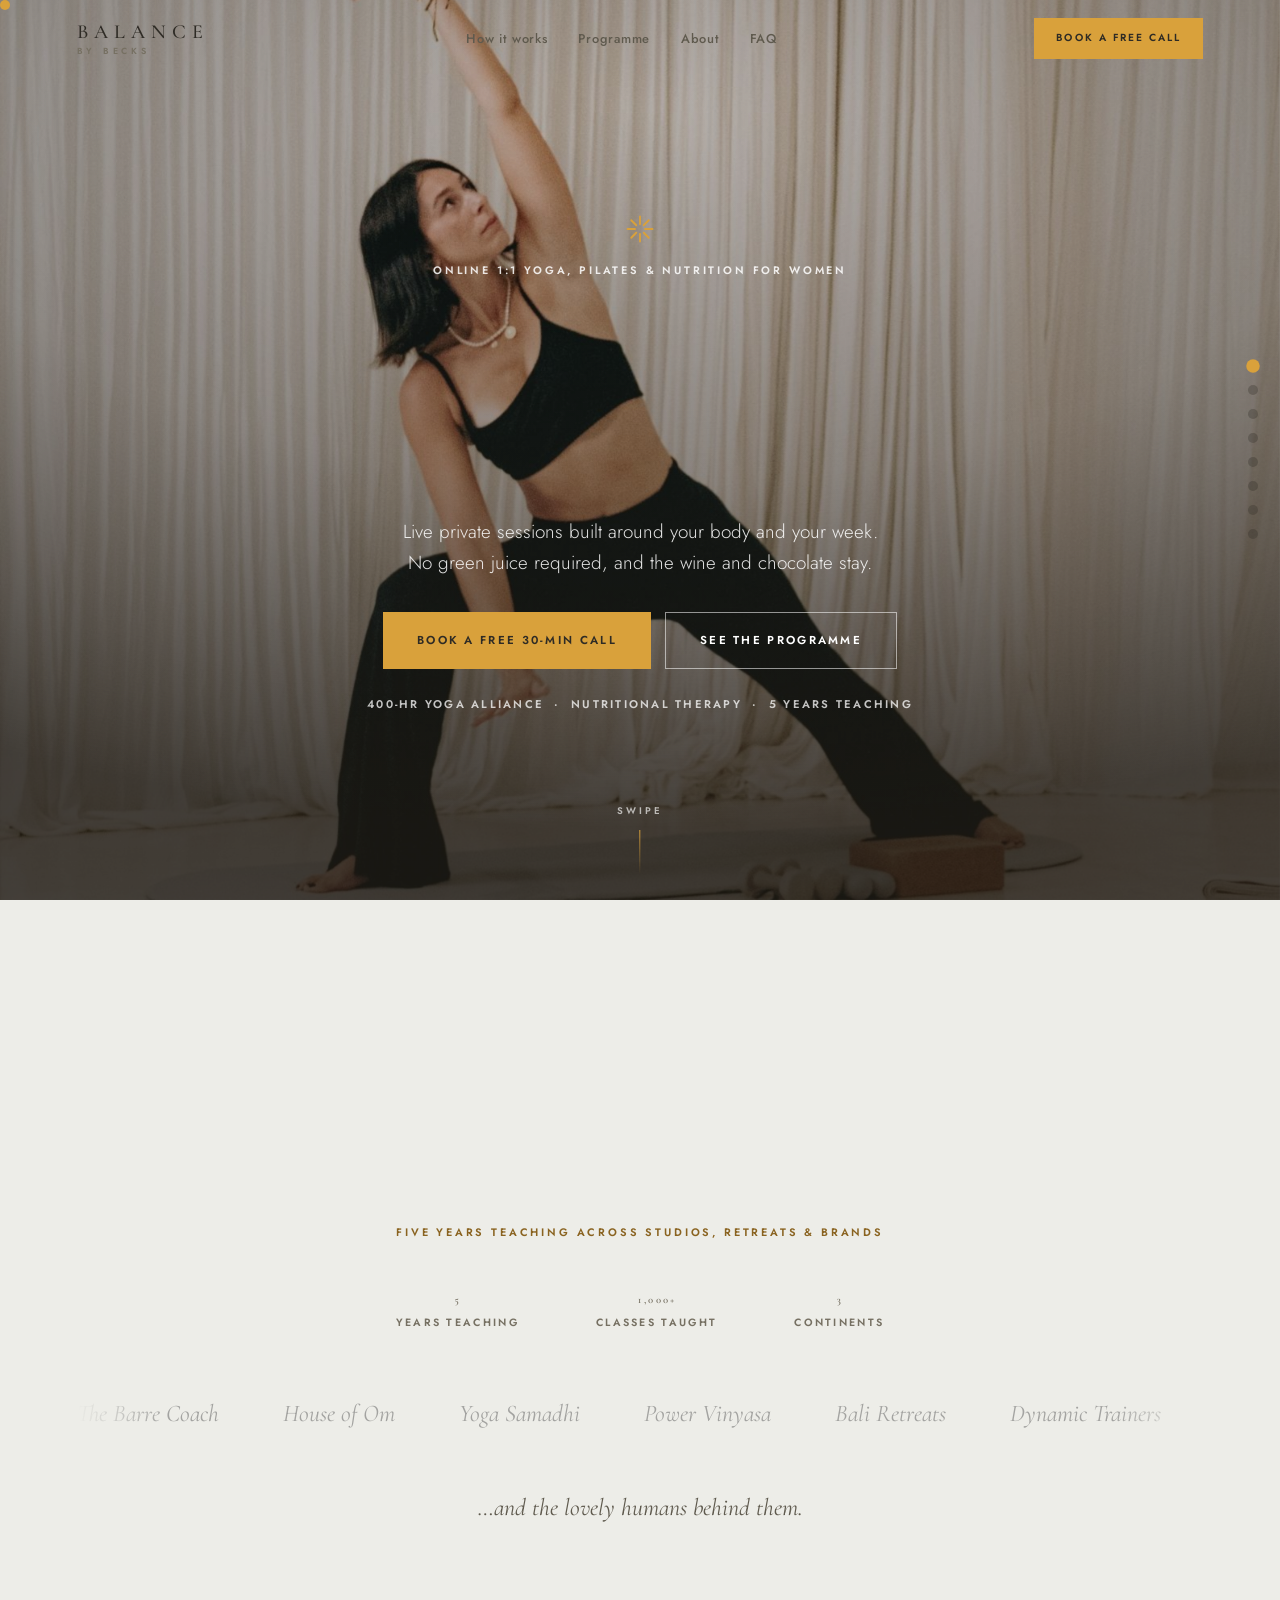
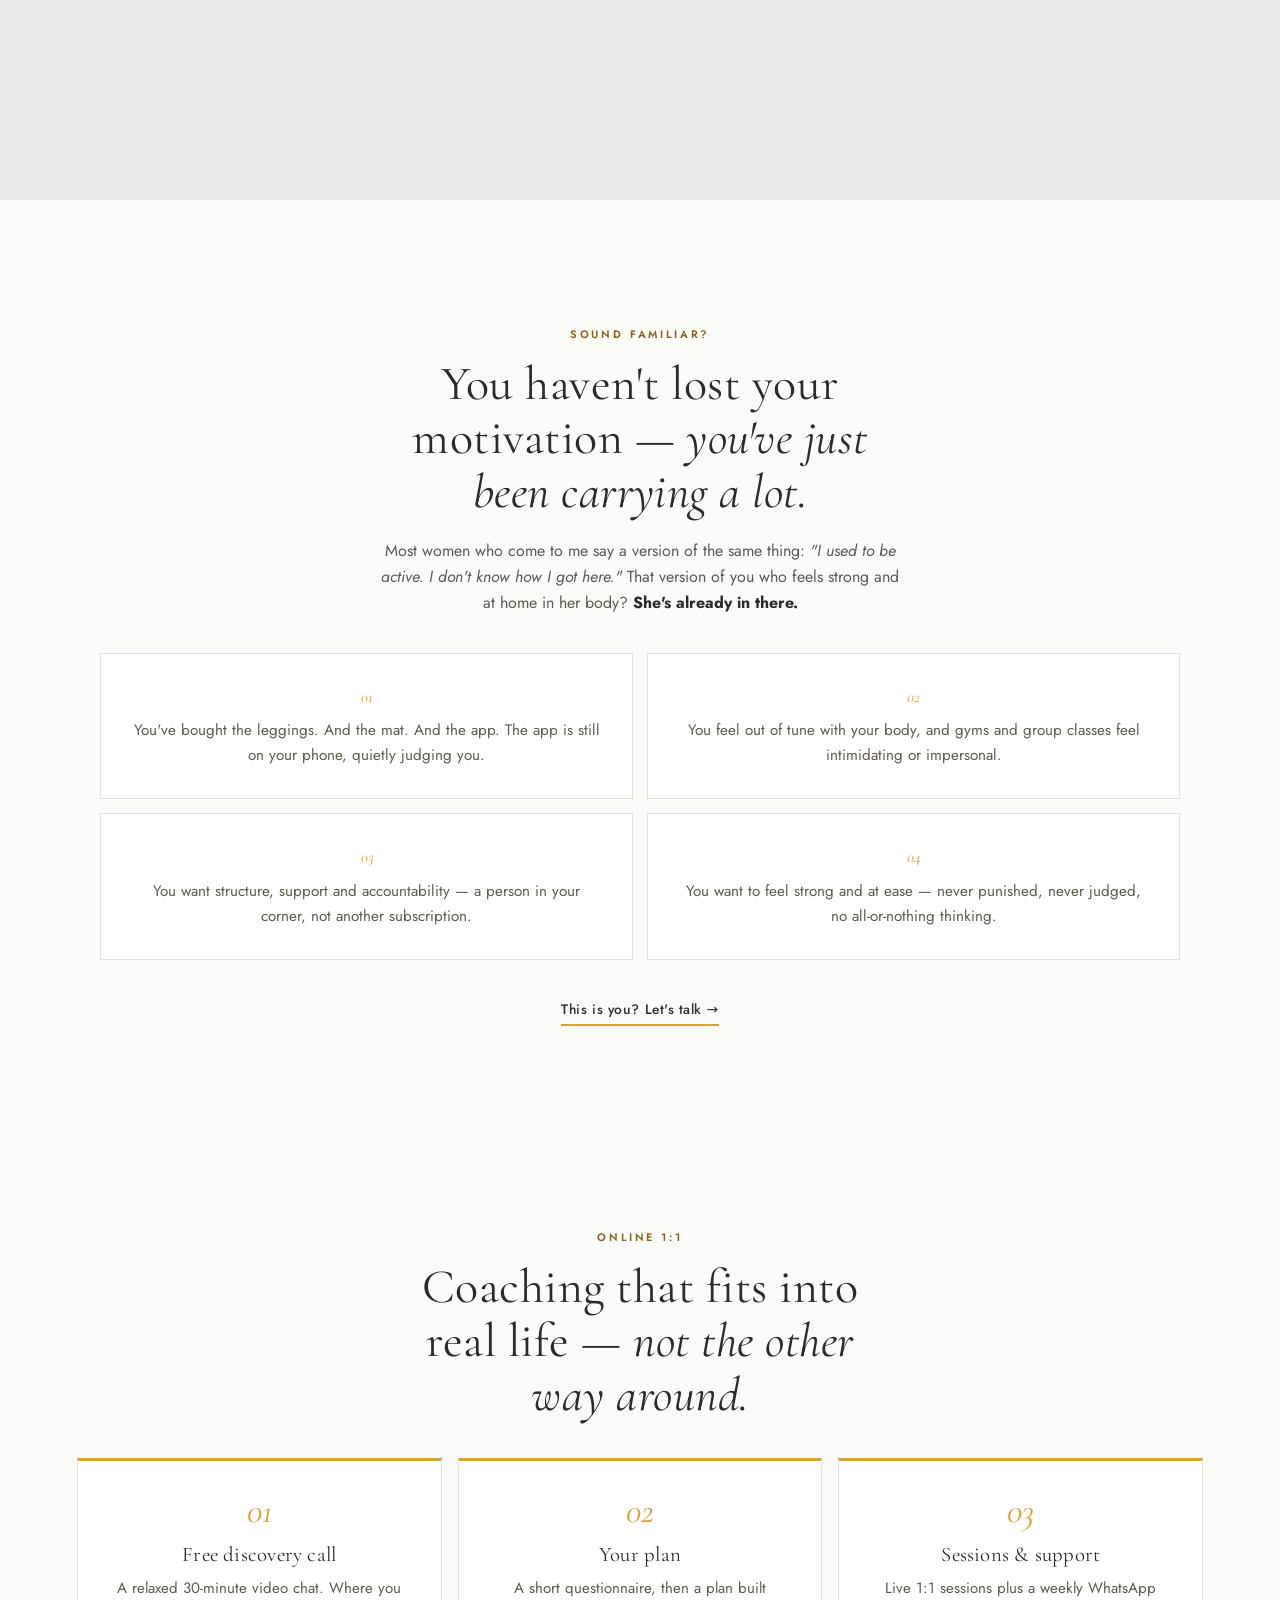
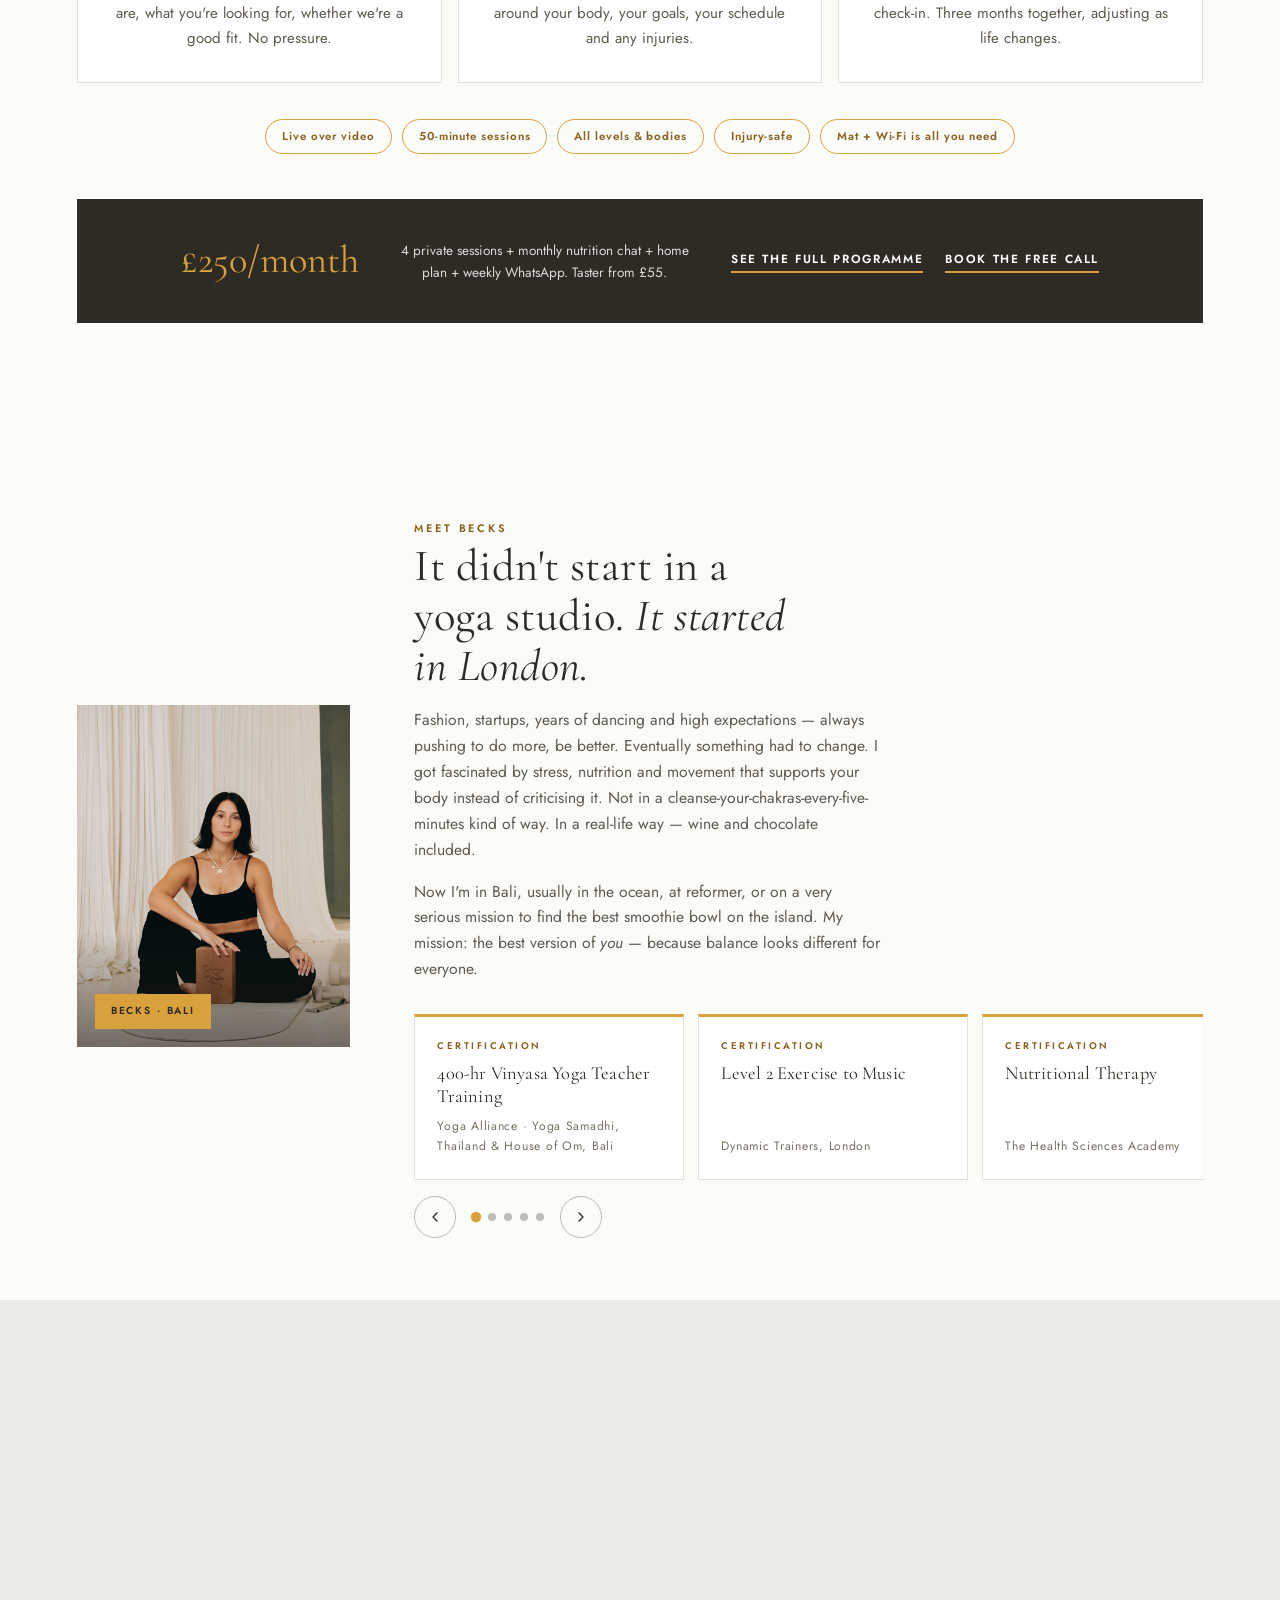
==== index.html @ b0c888af "Update index.html" ====
<!DOCTYPE html>
<html lang="en">
<head>
<meta charset="UTF-8">
<meta name="viewport" content="width=device-width, initial-scale=1.0">
<title>Balance by Becks | Online Yoga, Pilates &amp; Nutrition Coaching for Women</title>
<meta name="description" content="Private online yoga, Pilates and holistic nutrition coaching for women, with Becks. Live 1:1 sessions built around you. Book a free 30-minute call.">
<meta name="theme-color" content="#FBFBF8">
<link rel="canonical" href="https://balancebybecks.com/">
<link rel="icon" href="data:image/svg+xml,%3Csvg xmlns='http://www.w3.org/2000/svg' viewBox='0 0 64 64'%3E%3Crect width='64' height='64' fill='%23FBFBF8'/%3E%3Ctext x='32' y='45' font-family='Georgia,serif' font-size='40' text-anchor='middle' fill='%23D9A13B'%3EB%3C/text%3E%3C/svg%3E">
<meta property="og:type" content="website">
<meta property="og:url" content="https://balancebybecks.com/">
<meta property="og:title" content="Balance by Becks | Online Yoga, Pilates &amp; Nutrition Coaching for Women">
<meta property="og:description" content="Live private sessions built around your body and your week. No green juice required. Book a free 30-minute call.">
<meta property="og:image" content="https://balancebybecks.com/images/hero.jpg">
<meta name="twitter:card" content="summary_large_image">

<!-- ============================================================
     SETUP
     1) BOOKING: Calendly embedded in the closing slide; every Book
        button opens it as a pop-up. Driven by BOOKING_URL below.
     2) ANALYTICS: create Plausible, then uncomment the script line.
     3) LOGOS: images/logo-1.png … logo-6.png (transparent, ~800px).
        Missing logo? Its name shows in serif — nothing breaks.
     4) NEWSLETTER: paste your Formspree URL in the footer form action.
     IMAGES: images/hero.jpg (face, smiling) · images/about.jpg
     ============================================================ -->
<script>window.BOOKING_URL = "https://calendly.com/balancebybecks/new-meeting";</script>
<!-- <script defer data-domain="balancebybecks.com" src="https://plausible.io/js/script.js"></script> -->

<script type="application/ld+json">
{"@context":"https://schema.org","@graph":[
{"@type":"Person","name":"Rebecca (Becks)","url":"https://balancebybecks.com/","jobTitle":"Online yoga, Pilates and nutrition coach","description":"Becks is an online yoga and Pilates coach and nutritional therapist for women, based in Bali."},
{"@type":"Service","name":"Online 1:1 Yoga, Pilates & Nutrition Coaching","provider":{"@type":"Person","name":"Rebecca (Becks)"},"areaServed":["United Kingdom","Australia","Indonesia","Asia"],"url":"https://balancebybecks.com/","description":"Private online yoga, Pilates and holistic nutrition coaching for women. Four 50-minute sessions a month, a monthly nutrition chat, a home practice plan and a weekly WhatsApp check-in, for an initial three months.","offers":{"@type":"Offer","price":"250","priceCurrency":"GBP","description":"£250 a month for an initial three months. £55 taster session available. Pay all three months up front for £700."}}]}
</script>

<link rel="preconnect" href="https://fonts.googleapis.com">
<link rel="preconnect" href="https://fonts.gstatic.com" crossorigin>
<link href="https://fonts.googleapis.com/css2?family=Cormorant+Garamond:ital,wght@0,400;0,500;0,600;1,400;1,500&family=Jost:wght@300;400;500;600&display=swap" rel="stylesheet">
<script>document.documentElement.classList.add('js');</script>

<style>
/* ==========================================================================
   BALANCE by Becks — presentation edition · turmeric-only accent
   Near-white #FBFBF8 · turmeric #D9A13B · vertical slides, full-bleed
   ========================================================================== */
:root{
  --bg:#FBFBF8;
  --surface:#FFFFFF;
  --grey:#EDEDE8;
  --ink:#2E2B25;
  --ink-soft:#5F5A4E;
  --ink-faint:#767062;
  --turmeric:#D9A13B;      /* accent + CTA bg (with ink text = AA) */
  --turmeric-soft:#B8842A; /* hover strokes */
  --turmeric-deep:#8A6320; /* small text on light bg — 5.9:1 */
  --line:rgba(46,43,37,.14);
  --line-strong:rgba(46,43,37,.3);
  --font-serif:'Cormorant Garamond',Georgia,serif;
  --font-sans:'Jost',system-ui,-apple-system,'Segoe UI',sans-serif;
  --ease:cubic-bezier(.22,1,.36,1);
  --pad:clamp(24px,6vw,88px);
  --head-h:76px;
}
*,*::before,*::after{box-sizing:border-box;margin:0;padding:0}
html{scroll-behavior:smooth}
@media (prefers-reduced-motion:no-preference){
  html{scroll-snap-type:y mandatory}
  .slide{scroll-snap-align:start;scroll-snap-stop:always}
  .slide--tall{scroll-snap-align:start end}
}
body{font-family:var(--font-sans);font-weight:400;font-size:16px;line-height:1.65;color:var(--ink);background:var(--bg);overflow-x:hidden;-webkit-font-smoothing:antialiased}
img{display:block;max-width:100%}
a{color:inherit;text-decoration:none}
ul,ol{list-style:none}
button{font:inherit;background:none;border:0;cursor:pointer;color:inherit}
input{font:inherit}
:focus-visible{outline:2px solid var(--turmeric-deep);outline-offset:3px}
::selection{background:rgba(217,161,59,.35);color:var(--ink)}
h1,h2,h3,.serif{font-family:var(--font-serif);font-weight:400;line-height:1.12;letter-spacing:.01em;color:var(--ink)}
h1 em,h2 em,h3 em,.serif em{font-style:italic}
.caps{font-family:var(--font-sans);font-size:.68rem;font-weight:600;letter-spacing:.26em;text-transform:uppercase;color:var(--turmeric-deep)}
.visually-hidden{position:absolute!important;width:1px;height:1px;overflow:hidden;clip:rect(0 0 0 0);white-space:nowrap}
.skip-link{position:absolute;left:16px;top:-64px;background:var(--ink);color:#fff;padding:10px 20px;z-index:300;transition:top .2s var(--ease)}
.skip-link:focus{top:16px}

/* ---- progress + dots ---- */
.progress{position:fixed;top:0;left:0;height:3px;width:100%;z-index:210;pointer-events:none}
.progress b{display:block;height:100%;background:var(--turmeric);transform-origin:0 50%;transform:scaleX(0);transition:transform .15s linear}
.dots{position:fixed;right:22px;top:50%;transform:translateY(-50%);z-index:210;display:none;flex-direction:column;gap:14px}
.dots button{position:relative;width:10px;height:10px;border-radius:999px;background:var(--line-strong);transition:background .25s,transform .25s}
.dots button:hover{background:var(--turmeric-soft)}
.dots button.on{background:var(--turmeric);transform:scale(1.35)}
.dots button::after{content:attr(data-label);position:absolute;right:20px;top:50%;transform:translateY(-50%);font-size:.62rem;font-weight:600;letter-spacing:.18em;text-transform:uppercase;color:var(--ink);background:var(--surface);padding:5px 12px;white-space:nowrap;opacity:0;pointer-events:none;transition:opacity .2s;box-shadow:0 4px 18px rgba(46,43,37,.12)}
.dots button:hover::after{opacity:1}

/* ---- cursor ---- */
.cursor-dot,.cursor-ring{position:fixed;top:0;left:0;pointer-events:none;z-index:9999;border-radius:50%;opacity:0}
.cursor-dot{width:10px;height:10px;background:var(--turmeric)}
.cursor-ring{width:38px;height:38px;border:1.5px solid rgba(46,43,37,.55);transition:width .25s var(--ease),height .25s var(--ease),border-color .25s}
.cursor-ring.is-hover{width:60px;height:60px;border-color:var(--turmeric)}
.has-cursor .cursor-dot,.has-cursor .cursor-ring{opacity:1}
.has-cursor,.has-cursor a,.has-cursor button,.has-cursor summary,.has-cursor input{cursor:none}

/* ---- header ---- */
.site-header{position:fixed;inset:0 0 auto 0;z-index:200;padding:18px var(--pad);display:flex;align-items:center;justify-content:space-between;gap:16px;transition:background .3s var(--ease),box-shadow .3s,padding .3s}
.site-header.scrolled{background:rgba(251,251,248,.88);-webkit-backdrop-filter:blur(10px);backdrop-filter:blur(10px);box-shadow:inset 0 -1px 0 var(--line);padding-block:12px}
.brand{display:flex;flex-direction:column;line-height:1}
.brand__word{font-family:var(--font-serif);font-weight:500;font-size:1.25rem;letter-spacing:.3em;color:var(--ink)}
.brand__sub{font-size:.55rem;font-weight:600;letter-spacing:.42em;text-transform:uppercase;color:var(--ink-faint);margin-top:5px}
.head-links{display:none;align-items:center;gap:clamp(18px,2.4vw,34px)}
.head-links a{font-size:.8rem;font-weight:500;letter-spacing:.06em;color:var(--ink-soft);position:relative;transition:color .2s}
.head-links a::after{content:"";position:absolute;left:0;bottom:-5px;width:0;height:2px;background:var(--turmeric);transition:width .25s var(--ease)}
.head-links a:hover{color:var(--ink)}
.head-links a:hover::after{width:100%}
.head-right{display:flex;align-items:center;gap:12px}
.burger{display:inline-flex;flex-direction:column;justify-content:center;align-items:center;gap:7px;width:44px;height:44px;border:1px solid var(--line-strong);transition:border-color .2s}
.burger:hover{border-color:var(--ink)}
.burger span{width:18px;height:1.6px;background:var(--ink);transition:transform .2s var(--ease)}
.burger[aria-expanded="true"] span:nth-child(1){transform:translateY(4.3px) rotate(45deg)}
.burger[aria-expanded="true"] span:nth-child(2){transform:translateY(-4.3px) rotate(-45deg)}
.mobile-menu{position:fixed;inset:0;z-index:190;background:var(--bg);display:flex;flex-direction:column;justify-content:center;padding:var(--pad);opacity:0;visibility:hidden;transform:translateY(-8px);transition:opacity .3s var(--ease),transform .3s var(--ease),visibility 0s .3s}
.mobile-menu.open{opacity:1;visibility:visible;transform:none;transition-delay:0s}
.mobile-menu ul a{display:block;font-family:var(--font-serif);font-size:clamp(2rem,9vw,2.7rem);padding:12px 0;border-bottom:1px solid var(--line)}
.mobile-menu ul a:hover{color:var(--turmeric-deep)}
.mobile-menu .btn{align-self:flex-start;margin-top:28px}
body.no-scroll{overflow:hidden}

/* ---- buttons: turmeric bg + ink text; hover flips to ink + turmeric ---- */
.btn{display:inline-flex;align-items:center;justify-content:center;gap:10px;background:var(--turmeric);color:var(--ink);font-size:.72rem;font-weight:600;letter-spacing:.2em;text-transform:uppercase;padding:18px 34px;transition:background .2s var(--ease),color .2s var(--ease),transform .2s var(--ease),box-shadow .2s}
.btn:hover{background:var(--ink);color:var(--turmeric);transform:translateY(-2px);box-shadow:0 12px 28px rgba(46,43,37,.22)}
.btn--ghost{background:transparent;border:1px solid rgba(255,255,255,.55);color:#fff}
.btn--ghost:hover{background:#fff;color:var(--ink);box-shadow:0 12px 28px rgba(0,0,0,.25)}
.btn--sm{padding:12px 22px;font-size:.64rem}
.link-more{display:inline-flex;align-items:center;gap:8px;font-size:.86rem;font-weight:500;letter-spacing:.04em;color:var(--ink);border-bottom:2px solid var(--turmeric);padding-bottom:3px;transition:color .2s,gap .2s}
.link-more:hover{color:var(--turmeric-deep);gap:12px}

/* ---- slides base ---- */
.slide{position:relative;min-height:100svh;display:flex;flex-direction:column;justify-content:center;padding:calc(var(--head-h) + 24px) var(--pad) 48px;overflow:hidden}
.slide .a{opacity:0;transform:translateY(26px);transition:opacity .6s var(--ease),transform .6s var(--ease);transition-delay:var(--d,0s)}
.slide.active .a{opacity:1;transform:none}
.center{text-align:center;align-items:center}
.slide-head{margin-bottom:clamp(28px,4vh,48px)}
.slide-head .caps{display:block;margin-bottom:14px}
.slide-head h2{font-size:clamp(1.9rem,4vw,3rem);max-width:22ch;margin-inline:auto}

/* ---- 1. HERO ---- */
.hero{color:#fff;justify-content:center;align-items:center;text-align:center;padding-top:var(--head-h)}
.hero__bg{position:absolute;inset:0;width:100%;height:100%;object-fit:cover;will-change:transform}
.hero__tint{position:absolute;inset:0;background:radial-gradient(110% 80% at 50% 12%,rgba(38,33,26,.18) 0%,rgba(38,33,26,.42) 52%,rgba(30,26,20,.8) 100%)}
.hero__inner{position:relative;z-index:2;display:flex;flex-direction:column;align-items:center;max-width:880px}
.hero-spark{width:30px;height:30px;color:var(--turmeric);margin-bottom:18px;animation:spin 16s linear infinite}
@keyframes spin{to{transform:rotate(360deg)}}
.hero .caps{color:rgba(255,255,255,.85);margin-bottom:20px}
.hero h1{font-size:clamp(2.7rem,7vw,5.2rem);color:#fff;text-wrap:balance}
.hero h1 .w{display:inline-block;opacity:0;transform:translateY(.55em)}
.slide.active .hero h1 .w{animation:rise .7s var(--ease) both;animation-delay:calc(.15s + var(--i)*.09s)}
@keyframes rise{to{opacity:1;transform:none}}
.w--accent{border-bottom:5px solid var(--turmeric);padding-bottom:.03em}
.hero__sub{margin-top:22px;max-width:44ch;font-weight:300;font-size:clamp(1rem,1.6vw,1.18rem);color:rgba(255,255,255,.88)}
.hero-actions{display:flex;flex-wrap:wrap;justify-content:center;gap:14px;margin-top:34px}
.hero-trust{margin-top:26px;font-size:.7rem;font-weight:600;letter-spacing:.2em;text-transform:uppercase;color:rgba(255,255,255,.75)}
.scroll-hint{position:absolute;bottom:26px;left:50%;transform:translateX(-50%);z-index:2;display:flex;flex-direction:column;align-items:center;gap:10px;font-size:.6rem;font-weight:600;letter-spacing:.3em;text-transform:uppercase;color:rgba(255,255,255,.65)}
.scroll-hint i{display:block;width:1px;height:44px;background:linear-gradient(180deg,var(--turmeric),transparent);animation:drip 1.8s var(--ease) infinite}
@keyframes drip{0%{transform:scaleY(0);transform-origin:top}45%{transform:scaleY(1);transform-origin:top}55%{transform:scaleY(1);transform-origin:bottom}100%{transform:scaleY(0);transform-origin:bottom}}

/* ---- 2. BRANDS ---- */
.slide--brands{background:var(--grey)}
.brands-wrap{width:100%;max-width:1400px;margin-inline:auto}
.stats{display:flex;justify-content:center;gap:clamp(28px,6vw,80px);margin:clamp(28px,5vh,52px) 0}
.stats b{display:block;font-family:var(--font-serif);font-size:clamp(2.4rem,4.5vw,3.6rem);line-height:1;color:var(--ink);font-variant-numeric:tabular-nums}
.stats b sup{font-size:.45em;color:var(--turmeric)}
.stats span{display:block;margin-top:8px;font-size:.66rem;font-weight:600;letter-spacing:.22em;text-transform:uppercase;color:var(--ink-faint)}
.marquee{display:flex;overflow:hidden;user-select:none;mask-image:linear-gradient(90deg,transparent,#000 8%,#000 92%,transparent);-webkit-mask-image:linear-gradient(90deg,transparent,#000 8%,#000 92%,transparent)}
.marquee__track{display:flex;align-items:center;gap:clamp(40px,5vw,88px);flex:none;padding-right:clamp(40px,5vw,88px);animation:scroll 34s linear infinite}
.marquee:hover .marquee__track{animation-play-state:paused}
@keyframes scroll{to{transform:translateX(-100%)}}
.logo-slot{flex:none;height:76px;display:flex;align-items:center;justify-content:center;filter:grayscale(1);opacity:.5;transition:filter .3s var(--ease),opacity .3s}
.logo-slot:hover{filter:none;opacity:1}
.logo-slot img{max-height:76px;width:auto;max-width:170px;object-fit:contain}
.logo-slot.no-img::after{content:attr(data-name);font-family:var(--font-serif);font-style:italic;font-size:1.5rem;color:var(--ink-soft);white-space:nowrap}
.brands-note{text-align:center;margin-top:clamp(28px,4vh,44px);font-family:var(--font-serif);font-style:italic;font-size:clamp(1.2rem,2vw,1.5rem);color:var(--ink-soft)}

/* ---- 3. FAMILIAR ---- */
.fam-grid{display:grid;gap:14px;width:100%;max-width:1080px;margin-inline:auto}
@media(min-width:760px){.fam-grid{grid-template-columns:1fr 1fr}}
.fam-item{background:var(--surface);border:1px solid var(--line);padding:clamp(20px,3vw,30px);transition:transform .25s var(--ease),box-shadow .25s,border-color .25s}
.fam-item:hover{transform:translateY(-4px);box-shadow:0 16px 40px rgba(46,43,37,.09);border-color:var(--turmeric)}
.fam-item .num{font-family:var(--font-serif);font-style:italic;color:var(--turmeric);font-size:1rem;display:block;margin-bottom:8px}
.fam-item p{color:var(--ink-soft);font-size:.95rem}
.fam-cta{margin-top:clamp(26px,4vh,40px)}

/* ---- 4. HOW ---- */
.steps{display:grid;gap:16px;width:100%;max-width:1280px;margin-inline:auto}
@media(min-width:860px){.steps{grid-template-columns:repeat(3,1fr)}}
.step{background:var(--surface);border:1px solid var(--line);border-top:3px solid var(--turmeric);padding:clamp(22px,3vw,32px);transition:transform .25s var(--ease),box-shadow .25s}
.step:hover{transform:translateY(-5px);box-shadow:0 18px 44px rgba(46,43,37,.1)}
.step .num{font-family:var(--font-serif);font-style:italic;font-size:2.2rem;line-height:1;color:var(--turmeric);display:block}
.step h3{margin-top:14px;font-size:1.3rem}
.step p{margin-top:10px;font-size:.94rem;color:var(--ink-soft)}
.chips{display:flex;flex-wrap:wrap;justify-content:center;gap:10px;margin-top:clamp(24px,4vh,40px)}
.chip{font-size:.72rem;font-weight:600;letter-spacing:.08em;color:var(--turmeric-deep);border:1px solid var(--turmeric);border-radius:999px;padding:7px 16px;transition:background .2s,color .2s}
.chip:hover{background:var(--turmeric);color:var(--ink)}
.price-strip{width:100%;max-width:1280px;margin:clamp(28px,5vh,52px) auto 0;background:var(--ink);color:#fff;display:flex;flex-wrap:wrap;align-items:center;justify-content:center;gap:14px 34px;padding:clamp(20px,3vw,30px) clamp(22px,3vw,40px)}
.price-strip .amount{font-family:var(--font-serif);font-size:clamp(1.7rem,3vw,2.4rem);color:var(--turmeric);white-space:nowrap}
.price-strip .desc{font-size:.85rem;color:rgba(255,255,255,.82);max-width:38ch}
.price-strip .links{display:flex;gap:22px;align-items:center;flex-wrap:wrap;justify-content:center}
.price-strip .links a{font-size:.74rem;font-weight:600;letter-spacing:.14em;text-transform:uppercase;border-bottom:2px solid var(--turmeric);padding-bottom:3px;color:#fff}
.price-strip .links a:hover{color:var(--turmeric)}

/* ---- 5. ABOUT + credentials carousel ---- */
.slide--about .about-grid{display:grid;gap:clamp(28px,5vw,72px);width:100%;max-width:1280px;margin-inline:auto;align-items:center}
@media(min-width:900px){.slide--about .about-grid{grid-template-columns:5fr 6fr}}
.about-photo{position:relative;aspect-ratio:4/5;max-height:62svh;overflow:hidden}
.about-photo img{width:100%;height:100%;object-fit:cover;transition:transform .8s var(--ease)}
.about-photo:hover img{transform:scale(1.03)}
.about-photo::after{content:"";position:absolute;inset:auto 0 0 0;height:34%;background:linear-gradient(180deg,transparent,rgba(30,26,20,.55))}
.about-photo .badge{position:absolute;left:18px;bottom:18px;z-index:2;background:var(--turmeric);color:var(--ink);font-size:.64rem;font-weight:600;letter-spacing:.18em;text-transform:uppercase;padding:9px 16px}
.about-copy h2{font-size:clamp(1.9rem,3.6vw,2.8rem);max-width:18ch}
.about-copy p{margin-top:16px;color:var(--ink-soft);font-size:.98rem;max-width:52ch}
.cred-wrap{margin-top:clamp(22px,3.5vh,36px)}
.cred-track{display:flex;gap:14px;overflow-x:auto;scroll-snap-type:x mandatory;scrollbar-width:none;-ms-overflow-style:none}
.cred-track::-webkit-scrollbar{display:none}
.cred-card{flex:0 0 min(270px,76vw);scroll-snap-align:start;background:var(--surface);border:1px solid var(--line);border-top:3px solid var(--turmeric);padding:22px;display:flex;flex-direction:column;gap:8px;min-height:150px}
.cred-card .caps{font-size:.6rem}
.cred-card h3{font-size:1.15rem;line-height:1.25}
.cred-card .org{font-size:.76rem;letter-spacing:.06em;color:var(--ink-faint);margin-top:auto}
.cred-nav{display:flex;align-items:center;gap:16px;margin-top:16px}
.cred-btn{width:42px;height:42px;border:1px solid var(--line-strong);border-radius:99px;display:inline-flex;align-items:center;justify-content:center;transition:background .2s,border-color .2s,color .2s}
.cred-btn:hover{background:var(--turmeric);border-color:var(--turmeric);color:var(--ink)}
.cred-btn svg{width:16px;height:16px}
.cred-dots{display:flex;gap:8px}
.cred-dots button{width:8px;height:8px;border-radius:99px;background:var(--line-strong);transition:background .2s,transform .2s}
.cred-dots button.on{background:var(--turmeric);transform:scale(1.3)}

/* ---- 6. WORDS ---- */
.slide--words{background:var(--grey)}
.bigquote{max-width:900px;margin-inline:auto;text-align:center}
.bigquote .mark{font-family:var(--font-serif);font-size:4rem;line-height:.5;color:var(--turmeric);display:block;margin-bottom:18px}
.bigquote blockquote{font-family:var(--font-serif);font-style:italic;font-size:clamp(1.6rem,3.4vw,2.6rem);line-height:1.35;color:var(--ink);text-wrap:balance}
.bigquote figcaption{margin-top:26px}
.bigquote .t-name{font-size:.72rem;font-weight:600;letter-spacing:.24em;text-transform:uppercase}
.bigquote .t-ctx{font-size:.8rem;color:var(--ink-faint);margin-top:4px}
.mini-quotes{display:grid;gap:14px;max-width:1080px;margin:clamp(30px,5vh,56px) auto 0}
@media(min-width:820px){.mini-quotes{grid-template-columns:1fr 1fr}}
.mini-q{background:var(--surface);border:1px solid var(--line);padding:clamp(18px,2.5vw,26px);font-family:var(--font-serif);font-style:italic;font-size:1.05rem;line-height:1.5;color:var(--ink-soft)}
.mini-q b{display:block;margin-top:12px;font-family:var(--font-sans);font-style:normal;font-size:.66rem;font-weight:600;letter-spacing:.2em;text-transform:uppercase;color:var(--turmeric-deep)}

/* ---- 7. BOOK ---- */
.book-grid{display:grid;gap:clamp(28px,4vw,64px);width:100%;max-width:1280px;margin-inline:auto;align-items:center}
@media(min-width:960px){.book-grid{grid-template-columns:5fr 7fr}}
.book-copy h2{font-size:clamp(2.2rem,4.6vw,3.6rem);max-width:12ch}
.book-copy p{margin-top:18px;color:var(--ink-soft);max-width:44ch}
.book-copy .alt{margin-top:16px;font-size:.84rem;color:var(--ink-faint)}
.book-copy .alt a{color:var(--turmeric-deep);border-bottom:1px solid var(--turmeric)}
.cal-box{background:var(--surface);border:1px solid var(--line);box-shadow:0 24px 70px rgba(46,43,37,.12);padding:10px}
.calendly-inline-widget{height:600px}
@media(max-width:959px){.calendly-inline-widget{height:540px}}

/* ---- 8. FOOTER — minimal, same background ---- */
.slide--foot{background:var(--bg)}
.foot-min{width:100%;max-width:760px;margin-inline:auto;display:flex;flex-direction:column;align-items:center;text-align:center;gap:clamp(14px,2.4vh,22px)}
.foot-brand{display:flex;flex-direction:column;line-height:1;align-items:center}
.foot-brand b{font-family:var(--font-serif);font-weight:500;font-size:1.5rem;letter-spacing:.32em;color:var(--ink)}
.foot-brand span{font-size:.58rem;font-weight:600;letter-spacing:.44em;text-transform:uppercase;color:var(--ink-faint);margin-top:7px}
.foot-tag{font-family:var(--font-serif);font-style:italic;font-size:1.25rem;color:var(--ink-soft)}
.bali{display:inline-flex;align-items:center;gap:10px;font-size:.88rem;color:var(--ink-soft)}
.bali .pulse{width:9px;height:9px;border-radius:99px;background:var(--turmeric);animation:pulse 1.6s ease infinite}
@keyframes pulse{0%,100%{box-shadow:0 0 0 0 rgba(217,161,59,.5)}55%{box-shadow:0 0 0 9px rgba(217,161,59,0)}}
.bali b{font-variant-numeric:tabular-nums;color:var(--ink)}
.foot-links{display:flex;flex-wrap:wrap;justify-content:center;gap:8px 10px;font-size:.84rem;color:var(--ink-soft)}
.foot-links a{padding-bottom:2px;border-bottom:1px solid transparent;transition:color .2s,border-color .2s}
.foot-links a:hover{color:var(--ink);border-color:var(--turmeric)}
.foot-links .sep{color:var(--turmeric)}
.foot-nl{margin-top:6px}
.foot-nl .caps{display:block;margin-bottom:10px}
.foot-nl p{font-size:.88rem;color:var(--ink-soft);max-width:44ch}
.guide-form{display:flex;gap:8px;margin-top:14px;justify-content:center}
.guide-form input{flex:1;min-width:0;max-width:280px;background:var(--surface);border:1px solid var(--line-strong);padding:13px 16px;color:var(--ink)}
.guide-form input::placeholder{color:var(--ink-faint)}
.guide-form .btn{padding:13px 22px}
.guide-note{margin-top:8px;font-size:.74rem;color:var(--ink-faint)}
.foot-icons{display:flex;gap:12px;margin-top:4px}
.foot-icons a{width:40px;height:40px;border:1px solid var(--line-strong);border-radius:99px;display:inline-flex;align-items:center;justify-content:center;color:var(--ink);transition:background .2s,border-color .2s}
.foot-icons a:hover{background:var(--turmeric);border-color:var(--turmeric)}
.foot-icons svg{width:17px;height:17px}
.foot-bottom{margin-top:clamp(12px,2vh,20px);padding-top:16px;border-top:1px solid var(--line);width:100%;font-size:.74rem;color:var(--ink-faint)}

/* ---- responsive ---- */
@media(min-width:980px){.head-links{display:flex}.dots{display:flex}.burger{display:none}}
@media(max-width:979px){.head-links{display:none}}
@media(max-width:640px){
  .hero-actions .btn{width:100%;max-width:340px}
  .price-strip{flex-direction:column;text-align:center}
  .stats{flex-wrap:wrap;gap:22px 36px}
  .slide{padding-inline:20px}
  .dots{display:none}
  .guide-form{flex-direction:column;align-items:center}
  .guide-form .btn{width:100%;max-width:280px}
}
@media (prefers-reduced-motion:reduce){
  *,*::before,*::after{animation-duration:.01ms!important;animation-iteration-count:1!important;transition-duration:.01ms!important;scroll-behavior:auto!important}
  html{scroll-snap-type:none}
  .slide .a,.hero h1 .w{opacity:1;transform:none;animation:none}
  .marquee__track{animation:none;flex-wrap:wrap}
  .cursor-dot,.cursor-ring{display:none}
  .has-cursor,.has-cursor a,.has-cursor button,.has-cursor input{cursor:auto}
}
</style>
</head>
<body id="top">
<a class="skip-link" href="#main">Skip to content</a>
<div class="progress" aria-hidden="true"><b id="progressBar"></b></div>
<div class="cursor-dot" id="cursorDot" aria-hidden="true"></div>
<div class="cursor-ring" id="cursorRing" aria-hidden="true"></div>
<div class="dots" id="dots" aria-label="Section navigation"></div>

<header class="site-header" id="siteHeader">
  <a class="brand" href="#home" aria-label="BALANCE by Becks — home">
    <span class="brand__word">BALANCE</span>
    <span class="brand__sub">by Becks</span>
  </a>
  <nav class="head-links" aria-label="Primary">
    <a href="#how">How it works</a>
    <a href="programme.html">Programme</a>
    <a href="#about">About</a>
    <a href="faq.html">FAQ</a>
  </nav>
  <div class="head-right">
    <a class="btn btn--sm js-book" href="https://calendly.com/balancebybecks/new-meeting">Book a free call</a>
    <button class="burger" id="burger" aria-expanded="false" aria-controls="mobileMenu" aria-label="Open menu"><span></span><span></span></button>
  </div>
</header>

<div class="mobile-menu" id="mobileMenu">
  <nav aria-label="Mobile">
    <ul>
      <li><a href="#how">How it works</a></li>
      <li><a href="programme.html">Programme &amp; pricing</a></li>
      <li><a href="#about">About</a></li>
      <li><a href="faq.html">FAQ</a></li>
    </ul>
  </nav>
  <a class="btn js-book" href="https://calendly.com/balancebybecks/new-meeting">Book a free 30-min call</a>
</div>

<main id="main">

  <!-- ============ SLIDE 1 · HERO ============ -->
  <section class="slide hero active" id="home" aria-label="Introduction">
    <img class="hero__bg" id="heroBg" src="images/hero.jpg" alt="Becks, online yoga and Pilates coach for women, smiling at the camera" fetchpriority="high">
    <div class="hero__tint" aria-hidden="true"></div>
    <div class="hero__inner">
      <svg class="hero-spark" viewBox="0 0 24 24" fill="none" stroke="currentColor" stroke-width="1.5" stroke-linecap="round" aria-hidden="true"><path d="M12 2v6M12 16v6M2 12h6M16 12h6M5 5l4 4M15 15l4 4M19 5l-4 4M9 15l-4 4"/></svg>
      <p class="caps a" style="--d:.05s;color:rgba(255,255,255,.85)">Online 1:1 yoga, Pilates &amp; nutrition for women</p>
      <h1 aria-label="Not someone else's best. Yours.">
        <span class="w" style="--i:0">Not</span> <span class="w" style="--i:1">someone</span> <span class="w" style="--i:2">else's</span> <span class="w" style="--i:3">best.</span> <span class="w w--accent" style="--i:4">Yours.</span>
      </h1>
      <p class="hero__sub a" style="--d:.55s">Live private sessions built around your body and your week. No green juice required, and the wine and chocolate stay.</p>
      <div class="hero-actions a" style="--d:.65s">
        <a class="btn js-book" href="https://calendly.com/balancebybecks/new-meeting">Book a free 30-min call</a>
        <a class="btn btn--ghost" href="programme.html">See the programme</a>
      </div>
      <p class="hero-trust a" style="--d:.75s">400-hr Yoga Alliance&nbsp;&nbsp;·&nbsp;&nbsp;Nutritional therapy&nbsp;&nbsp;·&nbsp;&nbsp;5 years teaching</p>
    </div>
    <div class="scroll-hint" aria-hidden="true"><span>Swipe</span><i></i></div>
  </section>

  <!-- ============ SLIDE 2 · BRANDS ============ -->
  <section class="slide slide--brands center" id="studios" aria-label="Studios and brands Becks has worked with">
    <div class="brands-wrap">
      <p class="caps a">Five years teaching across studios, retreats &amp; brands</p>
      <div class="stats">
        <div class="a" style="--d:.1s"><b><span class="count" data-count="5">0</span></b><span>years teaching</span></div>
        <div class="a" style="--d:.18s"><b><span class="count" data-count="1000" data-suffix="+">0</span></b><span>classes taught</span></div>
        <div class="a" style="--d:.26s"><b><span class="count" data-count="3">0</span></b><span>continents</span></div>
      </div>
      <div class="marquee a" style="--d:.2s" aria-label="Partner logos">
        <div class="marquee__track">
          <span class="logo-slot" data-name="The Barre Coach"><img src="images/logo-1.png" alt="The Barre Coach" loading="lazy"></span>
          <span class="logo-slot" data-name="House of Om"><img src="images/logo-2.png" alt="House of Om" loading="lazy"></span>
          <span class="logo-slot" data-name="Yoga Samadhi"><img src="images/logo-3.png" alt="Yoga Samadhi" loading="lazy"></span>
          <span class="logo-slot" data-name="Power Vinyasa"><img src="images/logo-4.png" alt="Power Vinyasa London" loading="lazy"></span>
          <span class="logo-slot" data-name="Bali Retreats"><img src="images/logo-5.png" alt="Bali retreat organiser" loading="lazy"></span>
          <span class="logo-slot" data-name="Dynamic Trainers"><img src="images/logo-6.png" alt="Dynamic Trainers London" loading="lazy"></span>
        </div>
        <div class="marquee__track" aria-hidden="true">
          <span class="logo-slot"><img src="images/logo-1.png" alt="" loading="lazy"></span>
          <span class="logo-slot"><img src="images/logo-2.png" alt="" loading="lazy"></span>
          <span class="logo-slot"><img src="images/logo-3.png" alt="" loading="lazy"></span>
          <span class="logo-slot"><img src="images/logo-4.png" alt="" loading="lazy"></span>
          <span class="logo-slot"><img src="images/logo-5.png" alt="" loading="lazy"></span>
          <span class="logo-slot"><img src="images/logo-6.png" alt="" loading="lazy"></span>
        </div>
      </div>
      <p class="brands-note a" style="--d:.3s">…and the lovely humans behind them.</p>
    </div>
  </section>

  <!-- ============ SLIDE 3 · SOUND FAMILIAR ============ -->
  <section class="slide center" id="familiar" aria-label="Who this is for">
    <div class="slide-head">
      <span class="caps a">Sound familiar?</span>
      <h2 class="a" style="--d:.08s">You haven't lost your motivation — <em>you've just been carrying a lot.</em></h2>
      <p class="a" style="--d:.14s;max-width:52ch;margin:18px auto 0;color:var(--ink-soft)">Most women who come to me say a version of the same thing: <em>"I used to be active. I don't know how I got here."</em> That version of you who feels strong and at home in her body? <strong style="color:var(--ink)">She's already in there.</strong></p>
    </div>
    <div class="fam-grid">
      <div class="fam-item a" style="--d:.16s"><span class="num">01</span><p>You've bought the leggings. And the mat. And the app. The app is still on your phone, quietly judging you.</p></div>
      <div class="fam-item a" style="--d:.22s"><span class="num">02</span><p>You feel out of tune with your body, and gyms and group classes feel intimidating or impersonal.</p></div>
      <div class="fam-item a" style="--d:.28s"><span class="num">03</span><p>You want structure, support and accountability — a person in your corner, not another subscription.</p></div>
      <div class="fam-item a" style="--d:.34s"><span class="num">04</span><p>You want to feel strong and at ease — never punished, never judged, no all-or-nothing thinking.</p></div>
    </div>
    <div class="fam-cta a" style="--d:.4s"><a class="link-more js-anchor" href="#book">This is you? Let's talk →</a></div>
  </section>

  <!-- ============ SLIDE 4 · HOW IT WORKS ============ -->
  <section class="slide center" id="how" aria-label="How online one-to-one coaching works">
    <div class="slide-head">
      <span class="caps a">Online 1:1</span>
      <h2 class="a" style="--d:.08s">Coaching that fits into real life — <em>not the other way around.</em></h2>
    </div>
    <ol class="steps">
      <li class="step a" style="--d:.14s"><span class="num">01</span><h3>Free discovery call</h3><p>A relaxed 30-minute video chat. Where you are, what you're looking for, whether we're a good fit. No pressure.</p></li>
      <li class="step a" style="--d:.22s"><span class="num">02</span><h3>Your plan</h3><p>A short questionnaire, then a plan built around your body, your goals, your schedule and any injuries.</p></li>
      <li class="step a" style="--d:.3s"><span class="num">03</span><h3>Sessions &amp; support</h3><p>Live 1:1 sessions plus a weekly WhatsApp check-in. Three months together, adjusting as life changes.</p></li>
    </ol>
    <div class="chips a" style="--d:.36s">
      <span class="chip">Live over video</span><span class="chip">50-minute sessions</span><span class="chip">All levels &amp; bodies</span><span class="chip">Injury-safe</span><span class="chip">Mat + Wi-Fi is all you need</span>
    </div>
    <div class="price-strip a" style="--d:.42s">
      <span class="amount">£250/month</span>
      <span class="desc">4 private sessions + monthly nutrition chat + home plan + weekly WhatsApp. Taster from £55.</span>
      <span class="links">
        <a href="programme.html">See the full programme</a>
        <a class="js-book" href="https://calendly.com/balancebybecks/new-meeting">Book the free call</a>
      </span>
    </div>
  </section>

  <!-- ============ SLIDE 5 · ABOUT + CREDENTIALS CAROUSEL ============ -->
  <section class="slide slide--about" id="about" aria-label="About Becks">
    <div class="about-grid">
      <div class="about-photo a">
        <img src="images/about.jpg" alt="Becks, online yoga and Pilates coach for women, practising yoga" loading="lazy">
        <span class="badge">Becks · Bali</span>
      </div>
      <div class="about-copy">
        <span class="caps a">Meet Becks</span>
        <h2 class="a" style="--d:.08s">It didn't start in a yoga studio. <em>It started in London.</em></h2>
        <p class="a" style="--d:.14s">Fashion, startups, years of dancing and high expectations — always pushing to do more, be better. Eventually something had to change. I got fascinated by stress, nutrition and movement that supports your body instead of criticising it. Not in a cleanse-your-chakras-every-five-minutes kind of way. In a real-life way — wine and chocolate included.</p>
        <p class="a" style="--d:.2s">Now I'm in Bali, usually in the ocean, at reformer, or on a very serious mission to find the best smoothie bowl on the island. My mission: the best version of <em>you</em> — because balance looks different for everyone.</p>

        <div class="cred-wrap a" style="--d:.26s">
          <div class="cred-track" id="credTrack" tabindex="0" aria-label="Qualifications carousel">
            <article class="cred-card"><span class="caps">Certification</span><h3>400-hr Vinyasa Yoga Teacher Training</h3><p class="org">Yoga Alliance · Yoga Samadhi, Thailand &amp; House of Om, Bali</p></article>
            <article class="cred-card"><span class="caps">Certification</span><h3>Level 2 Exercise to Music</h3><p class="org">Dynamic Trainers, London</p></article>
            <article class="cred-card"><span class="caps">Certification</span><h3>Nutritional Therapy</h3><p class="org">The Health Sciences Academy</p></article>
            <article class="cred-card"><span class="caps">Certification</span><h3>Holistic Health Coaching</h3><p class="org">Institute for Integrative Nutrition</p></article>
            <article class="cred-card"><span class="caps">Experience</span><h3>5 years teaching</h3><p class="org">Classes, private clients, retreats &amp; events</p></article>
          </div>
          <div class="cred-nav">
            <button class="cred-btn" id="credPrev" aria-label="Previous qualification"><svg viewBox="0 0 24 24" fill="none" stroke="currentColor" stroke-width="2" stroke-linecap="round" stroke-linejoin="round" aria-hidden="true"><path d="M15 18l-6-6 6-6"/></svg></button>
            <div class="cred-dots" id="credDots" aria-hidden="true"></div>
            <button class="cred-btn" id="credNext" aria-label="Next qualification"><svg viewBox="0 0 24 24" fill="none" stroke="currentColor" stroke-width="2" stroke-linecap="round" stroke-linejoin="round" aria-hidden="true"><path d="M9 6l6 6-6 6"/></svg></button>
          </div>
        </div>
      </div>
    </div>
  </section>

  <!-- ============ SLIDE 6 · KIND WORDS ============ -->
  <section class="slide slide--words center" id="words" aria-label="Client testimonials">
    <figure class="bigquote">
      <span class="mark a" aria-hidden="true">"</span>
      <blockquote class="a" style="--d:.08s">Becks is warm, caring and very knowledgeable. I'd recommend her to anyone wanting to improve their health and wellbeing.</blockquote>
      <figcaption class="a" style="--d:.16s">
        <p class="t-name">Tiff Baron</p>
        <p class="t-ctx">Creative Director · Private coaching</p>
      </figcaption>
    </figure>
    <div class="mini-quotes">
      <div class="mini-q a" style="--d:.22s">"Becks' classes are the perfect balance of challenge and calm. I always leave feeling stronger and lighter."<b>Power Vinyasa student</b></div>
      <div class="mini-q a" style="--d:.28s">"Exactly what we needed at the retreat. Practical, grounding, and full of tangible takeaways."<b>Gen Greensted · The Barre Coach</b></div>
    </div>
  </section>

  <!-- ============ SLIDE 7 · BOOK ============ -->
  <section class="slide slide--tall" id="book" aria-label="Book a free discovery call">
    <div class="book-grid">
      <div class="book-copy">
        <span class="caps a">Ready when you are</span>
        <h2 class="a" style="--d:.08s">Come home <em>to your body.</em></h2>
        <p class="a" style="--d:.14s">Pick a time that suits you below — the calendar shows my availability in your own time zone. Free, 30 minutes, no pressure. Just a warm conversation about where you are and where you'd love to be.</p>
        <p class="alt a" style="--d:.2s">Prefer to say hello first? <a href="mailto:rebecca@balancebybecks.com">rebecca@balancebybecks.com</a></p>
      </div>
      <div class="cal-box a" style="--d:.18s">
        <div class="calendly-inline-widget" data-url="https://calendly.com/balancebybecks/new-meeting?hide_gdpr_banner=1" style="min-width:300px"></div>
      </div>
    </div>
  </section>

  <!-- ============ SLIDE 8 · FOOTER (minimal) ============ -->
  <footer class="slide slide--foot center" id="contact" aria-label="Contact and newsletter">
    <div class="foot-min">
      <p class="foot-brand a"><b>BALANCE</b><span>by Becks</span></p>
      <p class="foot-tag a" style="--d:.06s">Your best, your way.</p>
      <p class="bali a" style="--d:.12s"><span class="pulse" aria-hidden="true"></span>Bali · <b id="baliTime">--:--</b>&nbsp;—&nbsp;<span id="baliNote">Becks is probably in the ocean.</span></p>
      <nav class="foot-links a" style="--d:.18s" aria-label="Footer">
        <a href="#how">How it works</a><span class="sep" aria-hidden="true">·</span>
        <a href="programme.html">Programme &amp; pricing</a><span class="sep" aria-hidden="true">·</span>
        <a href="#about">About</a><span class="sep" aria-hidden="true">·</span>
        <a href="faq.html">FAQ</a><span class="sep" aria-hidden="true">·</span>
        <a href="terms.html">Terms</a><span class="sep" aria-hidden="true">·</span>
        <a href="privacy.html">Privacy</a>
      </nav>
      <div class="foot-nl a" style="--d:.24s">
        <span class="caps">Free Morning Reset</span>
        <p>A 10-minute morning flow video to start your day. Not ready to book? Start here.</p>
        <!-- CONFIRM: paste your Formspree endpoint in action="" -->
        <form class="guide-form" action="REPLACE_WITH_FORMSPREE_URL" method="POST">
          <label class="visually-hidden" for="nlEmail">Email address</label>
          <input id="nlEmail" type="email" name="email" placeholder="Your email address" required>
          <button class="btn" type="submit">Send it</button>
        </form>
        <p class="guide-note">One email. No spam, unsubscribe any time.</p>
      </div>
      <div class="foot-icons a" style="--d:.3s">
        <a href="https://www.instagram.com/balancebybecks" target="_blank" rel="noopener" aria-label="Instagram — @balancebybecks"><svg viewBox="0 0 24 24" fill="none" stroke="currentColor" stroke-width="1.6" stroke-linecap="round" stroke-linejoin="round" aria-hidden="true"><rect x="3" y="3" width="18" height="18" rx="5"/><circle cx="12" cy="12" r="4"/><circle cx="17.2" cy="6.8" r="1" fill="currentColor" stroke="none"/></svg></a>
        <a href="mailto:rebecca@balancebybecks.com" aria-label="Email rebecca@balancebybecks.com"><svg viewBox="0 0 24 24" fill="none" stroke="currentColor" stroke-width="1.6" stroke-linecap="round" stroke-linejoin="round" aria-hidden="true"><rect x="3" y="5" width="18" height="14" rx="2"/><path d="M3 7l9 6 9-6"/></svg></a>
      </div>
      <p class="foot-bottom a" style="--d:.36s">© <span id="year">2025</span> BALANCE by Becks · balancebybecks.com · Live online sessions for women, UK, Australia &amp; Asia</p>
    </div>
  </footer>

</main>

<script src="https://assets.calendly.com/assets/external/widget.js" defer></script>
<script>
(function(){
  'use strict';
  var reduceMotion = window.matchMedia('(prefers-reduced-motion: reduce)').matches;

  /* ---- Calendly pop-up for every .js-book button ---- */
  var BOOKING_URL = window.BOOKING_URL || '';
  function openBooking(){
    if(window.Calendly && !reduceMotion){ window.Calendly.initPopupWidget({url:BOOKING_URL}); }
    else { window.open(BOOKING_URL,'_blank','noopener'); }
    if(typeof window.plausible==='function'){ window.plausible('Booking click'); }
  }
  document.querySelectorAll('.js-book').forEach(function(a){
    a.addEventListener('click',function(e){ if(!reduceMotion){ e.preventDefault(); openBooking(); } });
  });

  /* ---- Custom cursor: turmeric dot + ink ring (desktop, fine pointer) ---- */
  var finePointer = window.matchMedia('(pointer: fine)').matches;
  if(finePointer && !reduceMotion){
    var dot=document.getElementById('cursorDot'), ring=document.getElementById('cursorRing');
    var mx=-100,my=-100,rx=-100,ry=-100;
    document.body.classList.add('has-cursor');
    document.addEventListener('mousemove',function(e){
      mx=e.clientX;my=e.clientY;
      dot.style.transform='translate('+mx+'px,'+my+'px) translate(-50%,-50%)';
    });
    document.addEventListener('mouseover',function(e){
      var t=e.target.closest('a, button, summary, input, .chip, .cred-track');
      ring.classList.toggle('is-hover',!!t);
    });
    (function loop(){
      rx+=(mx-rx)*.16; ry+=(my-ry)*.16;
      ring.style.transform='translate('+rx+'px,'+ry+'px) translate(-50%,-50%)';
      requestAnimationFrame(loop);
    })();
  }

  /* ---- Slides: active state, dots, progress ---- */
  var slides=Array.prototype.slice.call(document.querySelectorAll('.slide'));
  var dotsWrap=document.getElementById('dots');
  var labels=['Home','Studios','For you','How it works','About','Kind words','Book a call','Contact'];
  slides.forEach(function(s,i){
    var b=document.createElement('button');
    b.setAttribute('data-label',labels[i]||('Slide '+(i+1)));
    b.setAttribute('aria-label','Go to '+(labels[i]||('slide '+(i+1))));
    b.addEventListener('click',function(){ s.scrollIntoView({behavior:reduceMotion?'auto':'smooth'}); });
    dotsWrap.appendChild(b);
  });
  var dotBtns=dotsWrap.querySelectorAll('button');
  var bar=document.getElementById('progressBar');

  function countUp(el){
    if(el.dataset.done) return; el.dataset.done='1';
    var target=parseInt(el.dataset.count,10), suf=el.dataset.suffix||'', t0=null;
    function step(ts){
      if(!t0)t0=ts;
      var p=Math.min((ts-t0)/900,1), eased=1-Math.pow(1-p,3);
      el.textContent=Math.round(target*eased).toLocaleString('en-GB')+(p===1?suf:'');
      if(p<1)requestAnimationFrame(step);
    }
    requestAnimationFrame(step);
  }

  if('IntersectionObserver' in window && !reduceMotion){
    var io=new IntersectionObserver(function(entries){
      entries.forEach(function(en){
        var idx=slides.indexOf(en.target);
        en.target.classList.toggle('active', en.isIntersecting && en.intersectionRatio>.5);
        if(en.isIntersecting && en.intersectionRatio>.5){
          dotBtns.forEach(function(d,i){ d.classList.toggle('on', i===idx); });
          en.target.querySelectorAll('.count').forEach(countUp);
        }
      });
    },{threshold:[.5]});
    slides.forEach(function(s){ io.observe(s); });
  } else {
    slides.forEach(function(s){ s.classList.add('active'); s.querySelectorAll('.count').forEach(countUp); });
  }

  /* progress bar + header */
  var header=document.getElementById('siteHeader'), ticking=false;
  function onScroll(){
    if(ticking)return; ticking=true;
    requestAnimationFrame(function(){
      var max=document.documentElement.scrollHeight-innerHeight;
      bar.style.transform='scaleX('+(max>0?scrollY/max:0)+')';
      header.classList.toggle('scrolled',scrollY>40);
      ticking=false;
    });
  }
  addEventListener('scroll',onScroll,{passive:true}); onScroll();

  /* hero parallax */
  var heroBg=document.getElementById('heroBg');
  if(heroBg && !reduceMotion){
    addEventListener('scroll',function(){
      if(scrollY<innerHeight){ heroBg.style.transform='translateY('+(scrollY*.28)+'px)'; }
    },{passive:true});
  }

  /* ---- Credentials carousel ---- */
  var track=document.getElementById('credTrack');
  if(track){
    var prev=document.getElementById('credPrev'), next=document.getElementById('credNext');
    var cDots=document.getElementById('credDots');
    var cards=track.children;
    function stepW(){ return cards[0].getBoundingClientRect().width+14; }
    function pages(){ return cards.length; }
    for(var i=0;i<pages();i++){
      (function(idx){
        var b=document.createElement('button');
        b.setAttribute('aria-label','Go to qualification '+(idx+1));
        b.addEventListener('click',function(){ track.scrollTo({left:idx*stepW(),behavior:reduceMotion?'auto':'smooth'}); });
        cDots.appendChild(b);
      })(i);
    }
    var cDotBtns=cDots.querySelectorAll('button');
    function syncDots(){
      var idx=Math.min(pages()-1,Math.max(0,Math.round(track.scrollLeft/stepW())));
      cDotBtns.forEach(function(d,i){ d.classList.toggle('on',i===idx); });
    }
    track.addEventListener('scroll',syncDots,{passive:true}); syncDots();
    prev.addEventListener('click',function(){ track.scrollBy({left:-stepW(),behavior:reduceMotion?'auto':'smooth'}); });
    next.addEventListener('click',function(){ track.scrollBy({left:stepW(),behavior:reduceMotion?'auto':'smooth'}); });
  }

  /* mobile menu */
  var burger=document.getElementById('burger'),menu=document.getElementById('mobileMenu');
  function setMenu(open){
    menu.classList.toggle('open',open);
    burger.setAttribute('aria-expanded',String(open));
    document.body.classList.toggle('no-scroll',open);
  }
  burger.addEventListener('click',function(){ setMenu(!menu.classList.contains('open')); });
  menu.querySelectorAll('a').forEach(function(l){ l.addEventListener('click',function(){ setMenu(false); }); });
  document.addEventListener('keydown',function(e){
    if(e.key==='Escape'&&menu.classList.contains('open')){ setMenu(false); burger.focus(); }
  });

  /* logo fallback — shows name if image missing */
  document.querySelectorAll('.logo-slot img').forEach(function(img){
    img.addEventListener('error',function(){
      var slot=img.closest('.logo-slot');
      if(slot && !slot.dataset.name){ slot.dataset.name='Studio'; }
      if(slot){ slot.classList.add('no-img'); }
      img.remove();
    });
  });

  /* Bali clock — WITA (UTC+8) */
  var tEl=document.getElementById('baliTime'), nEl=document.getElementById('baliNote');
  function baliTick(){
    try{
      var now=new Date();
      tEl.textContent=new Intl.DateTimeFormat('en-GB',{hour:'2-digit',minute:'2-digit',timeZone:'Asia/Makassar'}).format(now);
      var h=parseInt(new Intl.DateTimeFormat('en-GB',{hour:'numeric',hour12:false,timeZone:'Asia/Makassar'}).format(now),10);
      nEl.textContent = h<5?'almost certainly asleep.' : h<11?'likely on the mat or a strong coffee.' : h<16?'probably teaching or at the reformer.' : h<21?'very possibly in the ocean.' : 'winding down, island time.';
    }catch(e){}
  }
  if(tEl){ baliTick(); setInterval(baliTick,30000); }

  var y=document.getElementById('year'); if(y){y.textContent=new Date().getFullYear();}
})();
</script>
</body>
</html>
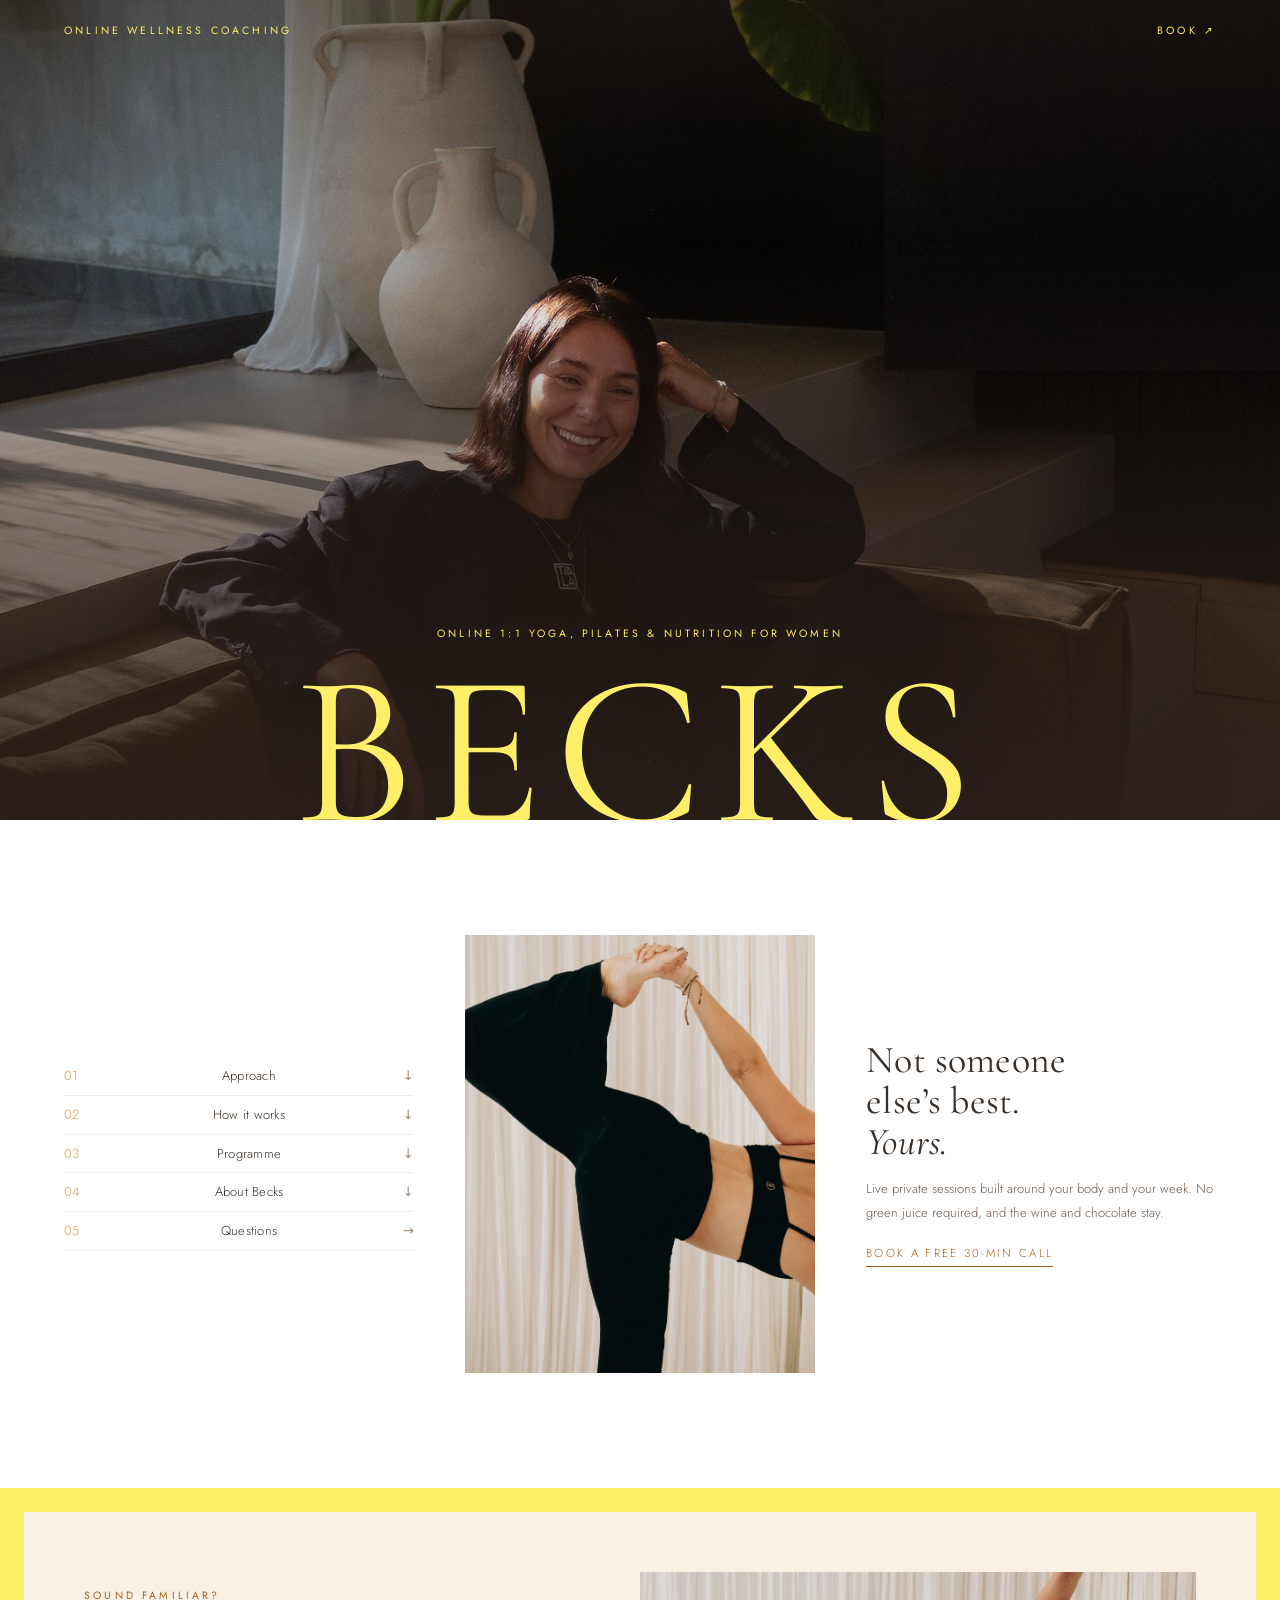
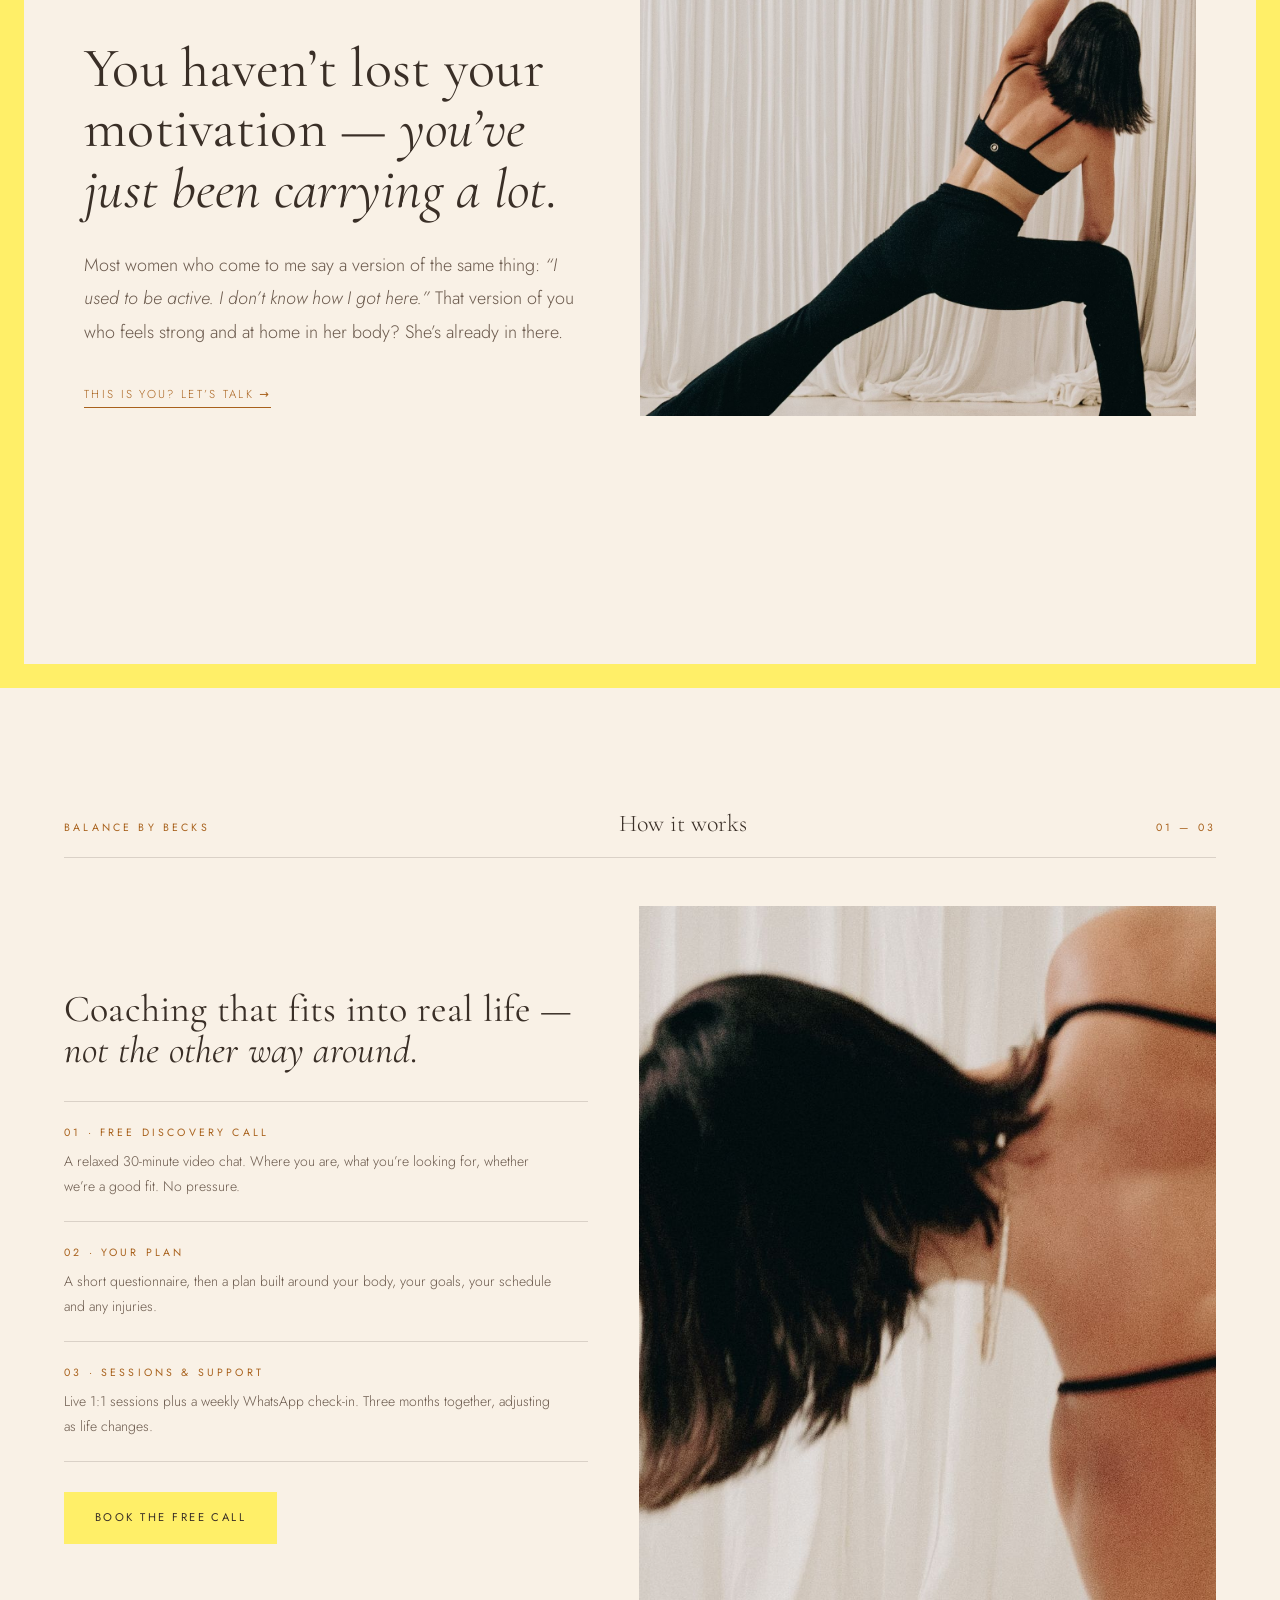
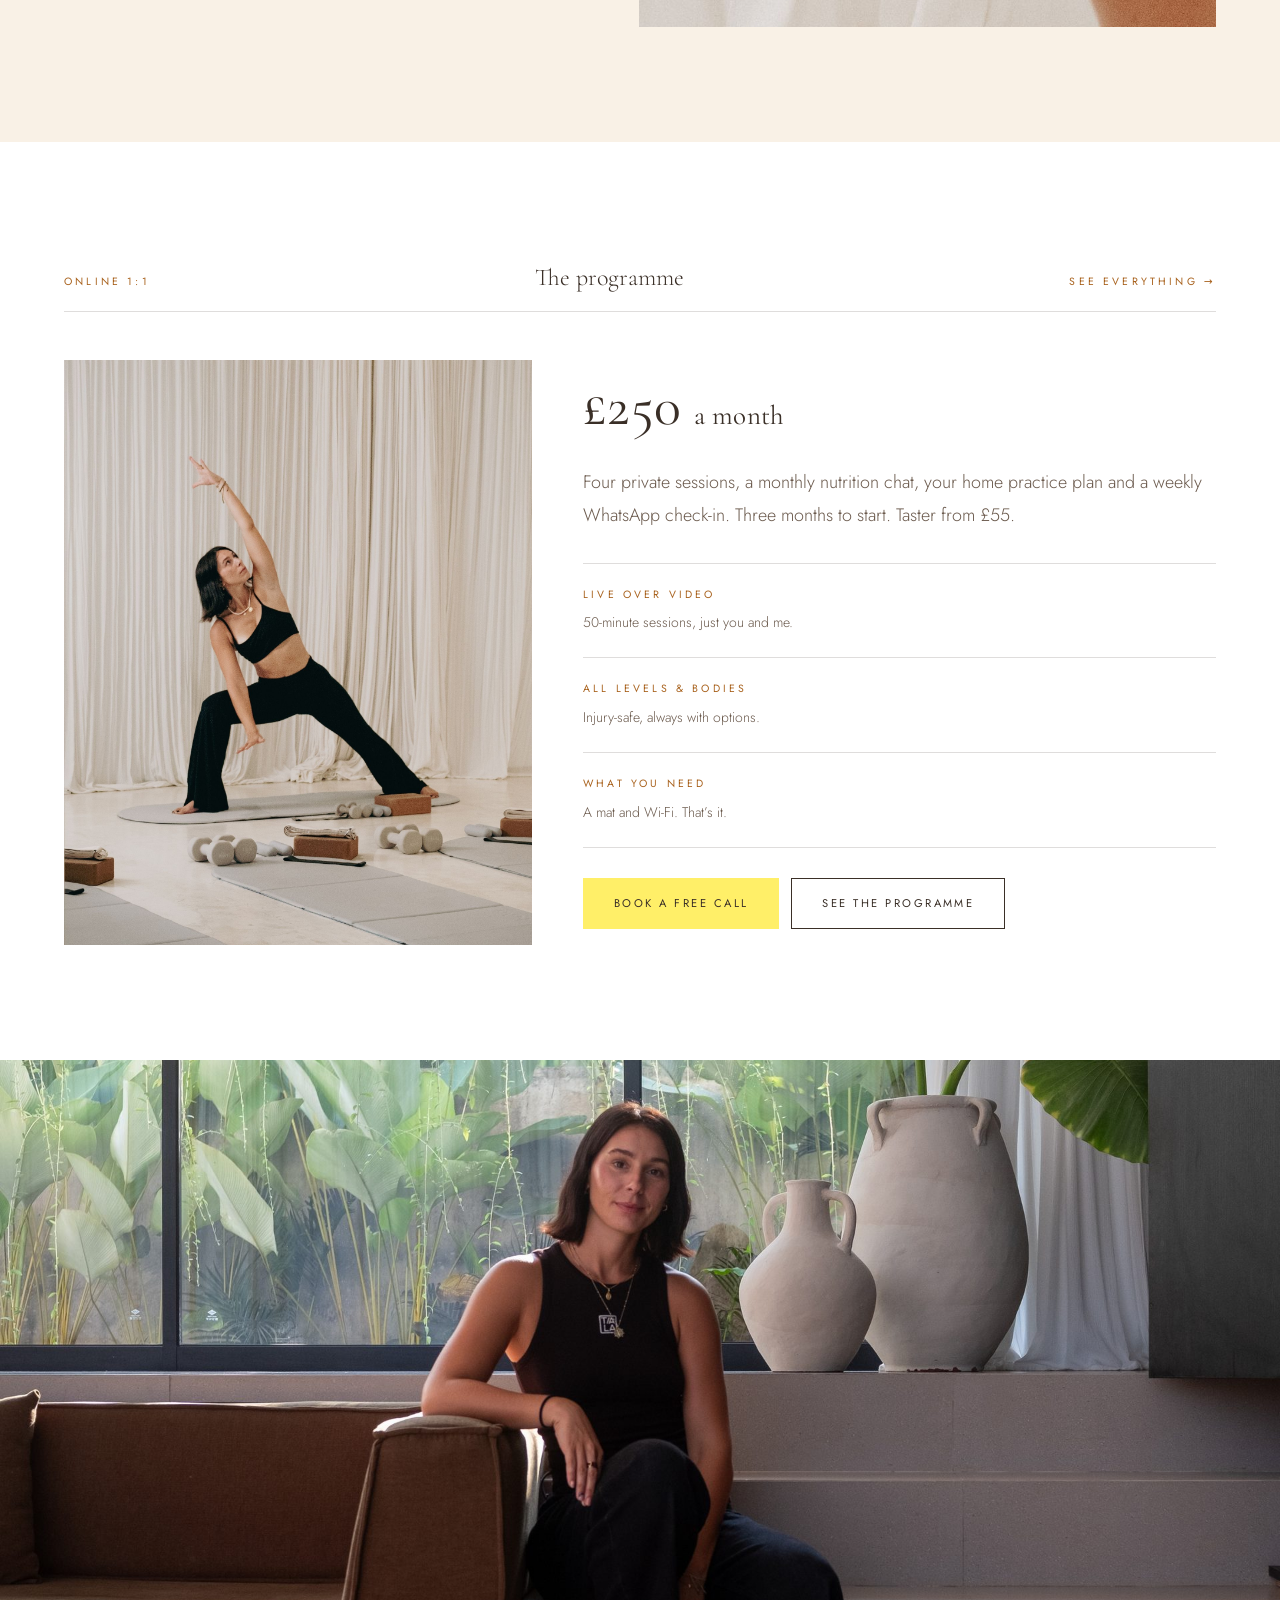
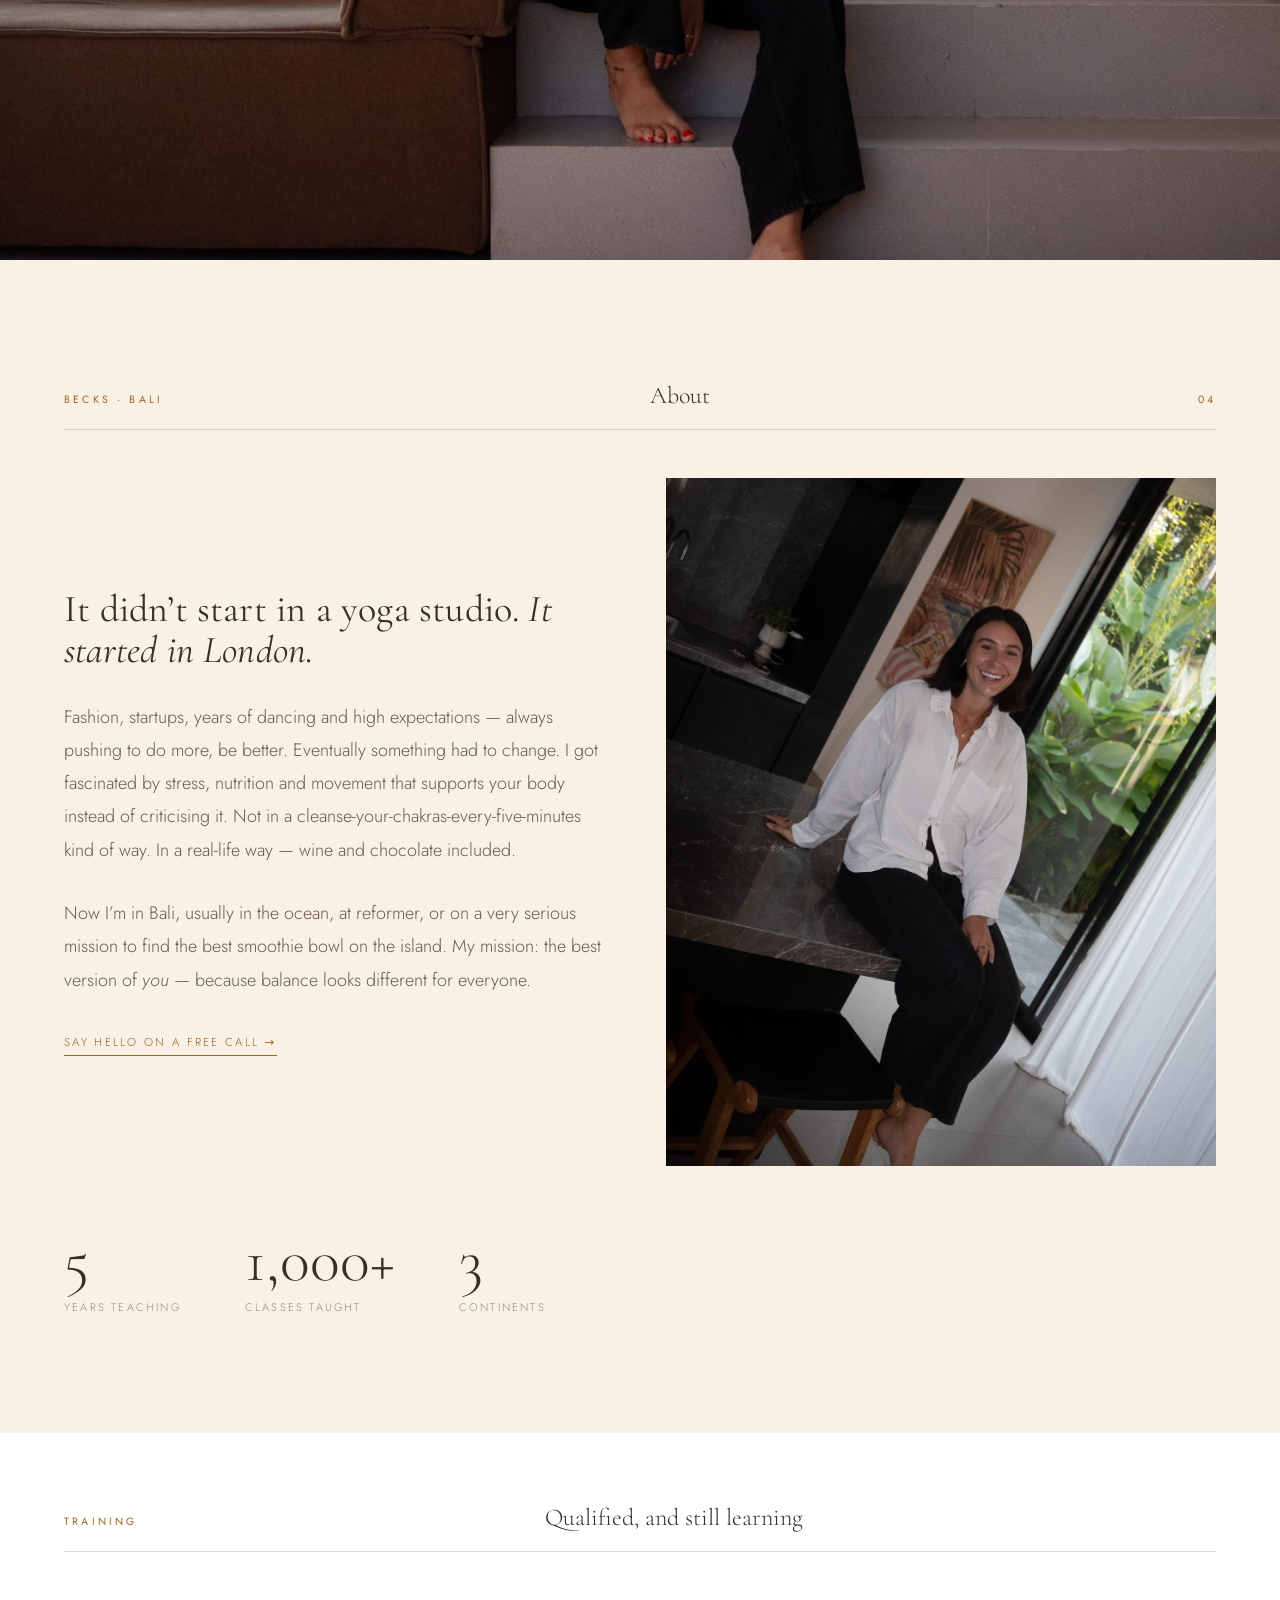
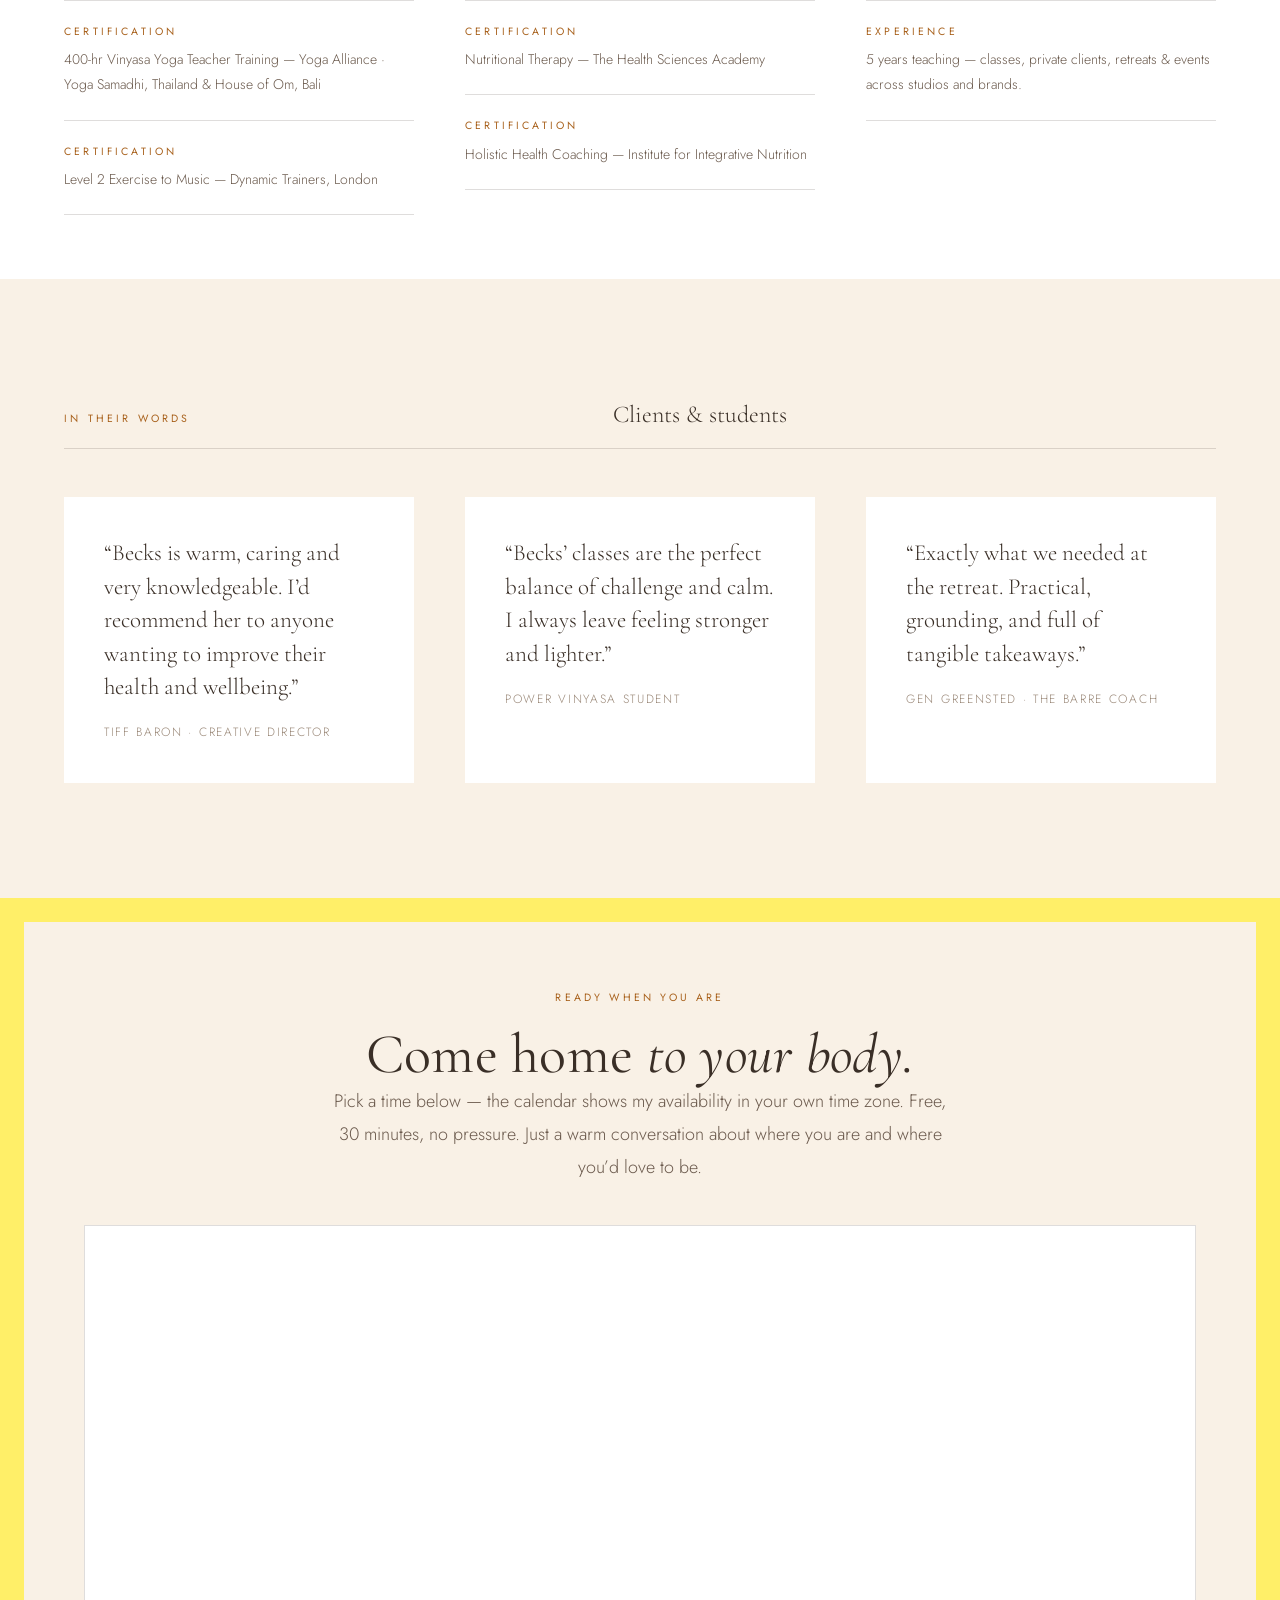
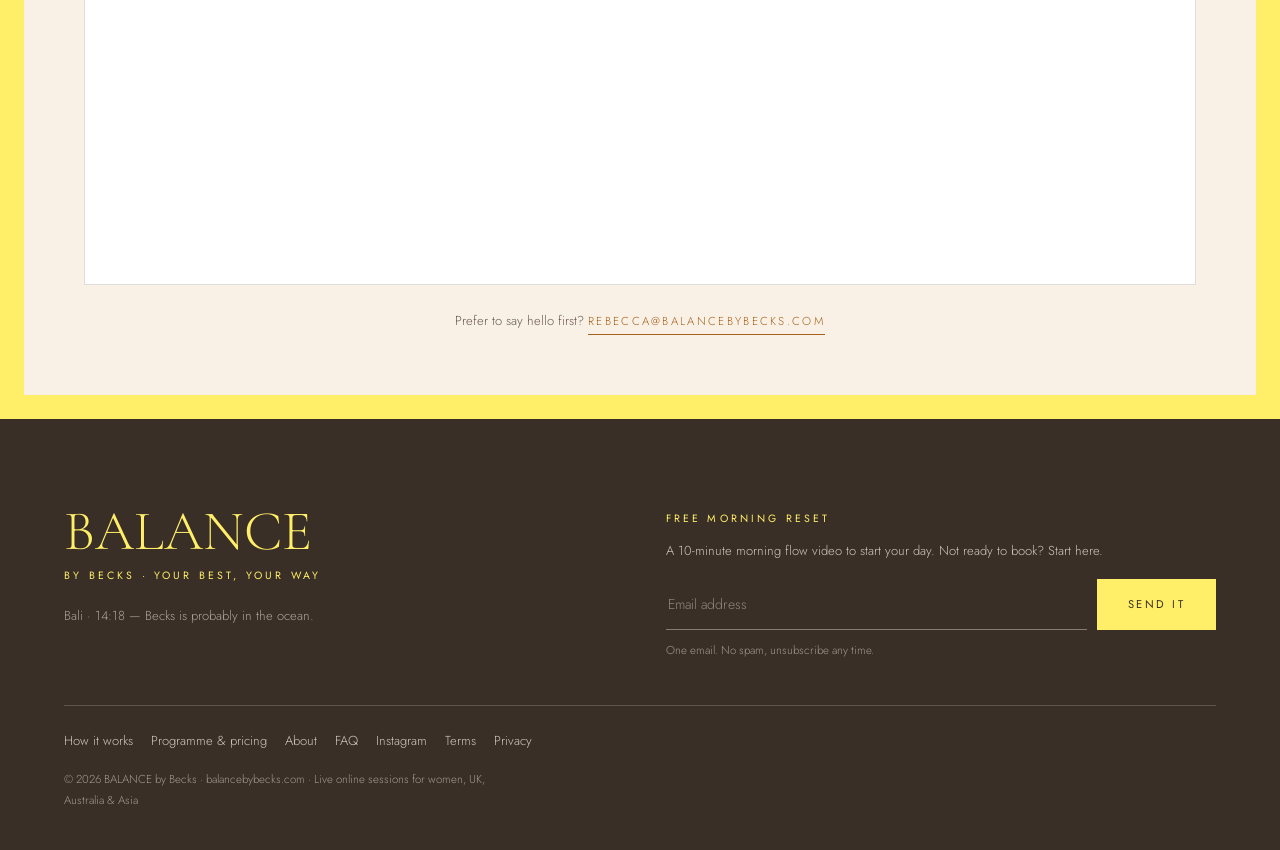
==== commit 37f0619e: "Rediseño Louve: nueva identidad visual en las cinco páginas Monta el diseño "Louve · exact yellow" s" ====
--- a/index.html
+++ b/index.html
@@ -5,699 +5,357 @@
 <meta name="viewport" content="width=device-width, initial-scale=1.0">
 <title>Balance by Becks | Online Yoga, Pilates &amp; Nutrition Coaching for Women</title>
 <meta name="description" content="Private online yoga, Pilates and holistic nutrition coaching for women, with Becks. Live 1:1 sessions built around you. Book a free 30-minute call.">
-<meta name="theme-color" content="#FBFBF8">
+<meta name="theme-color" content="#F9F1E6">
 <link rel="canonical" href="https://balancebybecks.com/">
-<link rel="icon" href="data:image/svg+xml,%3Csvg xmlns='http://www.w3.org/2000/svg' viewBox='0 0 64 64'%3E%3Crect width='64' height='64' fill='%23FBFBF8'/%3E%3Ctext x='32' y='45' font-family='Georgia,serif' font-size='40' text-anchor='middle' fill='%23D9A13B'%3EB%3C/text%3E%3C/svg%3E">
+<link rel="icon" href="data:image/svg+xml,%3Csvg xmlns='http://www.w3.org/2000/svg' viewBox='0 0 64 64'%3E%3Crect width='64' height='64' fill='%23F9F1E6'/%3E%3Ctext x='32' y='46' font-family='Georgia,serif' font-size='42' text-anchor='middle' fill='%23E8963A'%3EB%3C/text%3E%3C/svg%3E">
 <meta property="og:type" content="website">
 <meta property="og:url" content="https://balancebybecks.com/">
 <meta property="og:title" content="Balance by Becks | Online Yoga, Pilates &amp; Nutrition Coaching for Women">
 <meta property="og:description" content="Live private sessions built around your body and your week. No green juice required. Book a free 30-minute call.">
-<meta property="og:image" content="https://balancebybecks.com/images/hero.jpg">
+<meta property="og:image" content="https://balancebybecks.com/images/becks-lounge.jpg">
 <meta name="twitter:card" content="summary_large_image">
 
 <!-- ============================================================
      SETUP
-     1) BOOKING: Calendly embedded in the closing slide; every Book
-        button opens it as a pop-up. Driven by BOOKING_URL below.
-     2) ANALYTICS: create Plausible, then uncomment the script line.
-     3) LOGOS: images/logo-1.png … logo-6.png (transparent, ~800px).
-        Missing logo? Its name shows in serif — nothing breaks.
-     4) NEWSLETTER: paste your Formspree URL in the footer form action.
-     IMAGES: images/hero.jpg (face, smiling) · images/about.jpg
+     1) BOOKING — one place: window.BOOKING_URL below. Every button
+        with data-book opens it as a pop-up; #calendar embeds it.
+     2) ANALYTICS — create Plausible, then uncomment the line.
+     3) NEWSLETTER — paste the Formspree URL in the footer form action.
+     IMAGES — images/becks-lounge.jpg (hero) · becks-kitchen.jpg (about)
+              becks-steps.jpg (wide) · hero.jpg · about.jpg · gallery-1/2
+              online-session.jpg · final.jpg
      ============================================================ -->
 <script>window.BOOKING_URL = "https://calendly.com/balancebybecks/new-meeting";</script>
 <!-- <script defer data-domain="balancebybecks.com" src="https://plausible.io/js/script.js"></script> -->
 
+<link rel="preconnect" href="https://fonts.googleapis.com">
+<link rel="preconnect" href="https://fonts.gstatic.com" crossorigin>
+<link href="https://fonts.googleapis.com/css2?family=Cormorant+Garamond:ital,wght@0,300;0,400;1,400&family=Jost:wght@300;400&display=swap" rel="stylesheet">
+<link rel="stylesheet" href="assets/site.css">
+<link rel="stylesheet" href="https://assets.calendly.com/assets/external/widget.css">
+
 <script type="application/ld+json">
 {"@context":"https://schema.org","@graph":[
 {"@type":"Person","name":"Rebecca (Becks)","url":"https://balancebybecks.com/","jobTitle":"Online yoga, Pilates and nutrition coach","description":"Becks is an online yoga and Pilates coach and nutritional therapist for women, based in Bali."},
-{"@type":"Service","name":"Online 1:1 Yoga, Pilates & Nutrition Coaching","provider":{"@type":"Person","name":"Rebecca (Becks)"},"areaServed":["United Kingdom","Australia","Indonesia","Asia"],"url":"https://balancebybecks.com/","description":"Private online yoga, Pilates and holistic nutrition coaching for women. Four 50-minute sessions a month, a monthly nutrition chat, a home practice plan and a weekly WhatsApp check-in, for an initial three months.","offers":{"@type":"Offer","price":"250","priceCurrency":"GBP","description":"£250 a month for an initial three months. £55 taster session available. Pay all three months up front for £700."}}]}
+{"@type":"Service","name":"Online 1:1 Yoga, Pilates & Nutrition Coaching","provider":{"@type":"Person","name":"Rebecca (Becks)"},"areaServed":["United Kingdom","Australia","Indonesia","Asia"],"url":"https://balancebybecks.com/","description":"Private online yoga, Pilates and holistic nutrition coaching for women. Four 50-minute sessions a month, a monthly nutrition chat, a home practice plan and a weekly WhatsApp check-in, for an initial three months.","offers":{"@type":"Offer","price":"250","priceCurrency":"GBP","description":"£250 a month"}}
+]}
 </script>
-
-<link rel="preconnect" href="https://fonts.googleapis.com">
-<link rel="preconnect" href="https://fonts.gstatic.com" crossorigin>
-<link href="https://fonts.googleapis.com/css2?family=Cormorant+Garamond:ital,wght@0,400;0,500;0,600;1,400;1,500&family=Jost:wght@300;400;500;600&display=swap" rel="stylesheet">
-<script>document.documentElement.classList.add('js');</script>
-
-<style>
-/* ==========================================================================
-   BALANCE by Becks — presentation edition · turmeric-only accent
-   Near-white #FBFBF8 · turmeric #D9A13B · vertical slides, full-bleed
-   ========================================================================== */
-:root{
-  --bg:#FBFBF8;
-  --surface:#FFFFFF;
-  --grey:#EDEDE8;
-  --ink:#2E2B25;
-  --ink-soft:#5F5A4E;
-  --ink-faint:#767062;
-  --turmeric:#D9A13B;      /* accent + CTA bg (with ink text = AA) */
-  --turmeric-soft:#B8842A; /* hover strokes */
-  --turmeric-deep:#8A6320; /* small text on light bg — 5.9:1 */
-  --line:rgba(46,43,37,.14);
-  --line-strong:rgba(46,43,37,.3);
-  --font-serif:'Cormorant Garamond',Georgia,serif;
-  --font-sans:'Jost',system-ui,-apple-system,'Segoe UI',sans-serif;
-  --ease:cubic-bezier(.22,1,.36,1);
-  --pad:clamp(24px,6vw,88px);
-  --head-h:76px;
-}
-*,*::before,*::after{box-sizing:border-box;margin:0;padding:0}
-html{scroll-behavior:smooth}
-@media (prefers-reduced-motion:no-preference){
-  html{scroll-snap-type:y mandatory}
-  .slide{scroll-snap-align:start;scroll-snap-stop:always}
-  .slide--tall{scroll-snap-align:start end}
-}
-body{font-family:var(--font-sans);font-weight:400;font-size:16px;line-height:1.65;color:var(--ink);background:var(--bg);overflow-x:hidden;-webkit-font-smoothing:antialiased}
-img{display:block;max-width:100%}
-a{color:inherit;text-decoration:none}
-ul,ol{list-style:none}
-button{font:inherit;background:none;border:0;cursor:pointer;color:inherit}
-input{font:inherit}
-:focus-visible{outline:2px solid var(--turmeric-deep);outline-offset:3px}
-::selection{background:rgba(217,161,59,.35);color:var(--ink)}
-h1,h2,h3,.serif{font-family:var(--font-serif);font-weight:400;line-height:1.12;letter-spacing:.01em;color:var(--ink)}
-h1 em,h2 em,h3 em,.serif em{font-style:italic}
-.caps{font-family:var(--font-sans);font-size:.68rem;font-weight:600;letter-spacing:.26em;text-transform:uppercase;color:var(--turmeric-deep)}
-.visually-hidden{position:absolute!important;width:1px;height:1px;overflow:hidden;clip:rect(0 0 0 0);white-space:nowrap}
-.skip-link{position:absolute;left:16px;top:-64px;background:var(--ink);color:#fff;padding:10px 20px;z-index:300;transition:top .2s var(--ease)}
-.skip-link:focus{top:16px}
-
-/* ---- progress + dots ---- */
-.progress{position:fixed;top:0;left:0;height:3px;width:100%;z-index:210;pointer-events:none}
-.progress b{display:block;height:100%;background:var(--turmeric);transform-origin:0 50%;transform:scaleX(0);transition:transform .15s linear}
-.dots{position:fixed;right:22px;top:50%;transform:translateY(-50%);z-index:210;display:none;flex-direction:column;gap:14px}
-.dots button{position:relative;width:10px;height:10px;border-radius:999px;background:var(--line-strong);transition:background .25s,transform .25s}
-.dots button:hover{background:var(--turmeric-soft)}
-.dots button.on{background:var(--turmeric);transform:scale(1.35)}
-.dots button::after{content:attr(data-label);position:absolute;right:20px;top:50%;transform:translateY(-50%);font-size:.62rem;font-weight:600;letter-spacing:.18em;text-transform:uppercase;color:var(--ink);background:var(--surface);padding:5px 12px;white-space:nowrap;opacity:0;pointer-events:none;transition:opacity .2s;box-shadow:0 4px 18px rgba(46,43,37,.12)}
-.dots button:hover::after{opacity:1}
-
-/* ---- cursor ---- */
-.cursor-dot,.cursor-ring{position:fixed;top:0;left:0;pointer-events:none;z-index:9999;border-radius:50%;opacity:0}
-.cursor-dot{width:10px;height:10px;background:var(--turmeric)}
-.cursor-ring{width:38px;height:38px;border:1.5px solid rgba(46,43,37,.55);transition:width .25s var(--ease),height .25s var(--ease),border-color .25s}
-.cursor-ring.is-hover{width:60px;height:60px;border-color:var(--turmeric)}
-.has-cursor .cursor-dot,.has-cursor .cursor-ring{opacity:1}
-.has-cursor,.has-cursor a,.has-cursor button,.has-cursor summary,.has-cursor input{cursor:none}
-
-/* ---- header ---- */
-.site-header{position:fixed;inset:0 0 auto 0;z-index:200;padding:18px var(--pad);display:flex;align-items:center;justify-content:space-between;gap:16px;transition:background .3s var(--ease),box-shadow .3s,padding .3s}
-.site-header.scrolled{background:rgba(251,251,248,.88);-webkit-backdrop-filter:blur(10px);backdrop-filter:blur(10px);box-shadow:inset 0 -1px 0 var(--line);padding-block:12px}
-.brand{display:flex;flex-direction:column;line-height:1}
-.brand__word{font-family:var(--font-serif);font-weight:500;font-size:1.25rem;letter-spacing:.3em;color:var(--ink)}
-.brand__sub{font-size:.55rem;font-weight:600;letter-spacing:.42em;text-transform:uppercase;color:var(--ink-faint);margin-top:5px}
-.head-links{display:none;align-items:center;gap:clamp(18px,2.4vw,34px)}
-.head-links a{font-size:.8rem;font-weight:500;letter-spacing:.06em;color:var(--ink-soft);position:relative;transition:color .2s}
-.head-links a::after{content:"";position:absolute;left:0;bottom:-5px;width:0;height:2px;background:var(--turmeric);transition:width .25s var(--ease)}
-.head-links a:hover{color:var(--ink)}
-.head-links a:hover::after{width:100%}
-.head-right{display:flex;align-items:center;gap:12px}
-.burger{display:inline-flex;flex-direction:column;justify-content:center;align-items:center;gap:7px;width:44px;height:44px;border:1px solid var(--line-strong);transition:border-color .2s}
-.burger:hover{border-color:var(--ink)}
-.burger span{width:18px;height:1.6px;background:var(--ink);transition:transform .2s var(--ease)}
-.burger[aria-expanded="true"] span:nth-child(1){transform:translateY(4.3px) rotate(45deg)}
-.burger[aria-expanded="true"] span:nth-child(2){transform:translateY(-4.3px) rotate(-45deg)}
-.mobile-menu{position:fixed;inset:0;z-index:190;background:var(--bg);display:flex;flex-direction:column;justify-content:center;padding:var(--pad);opacity:0;visibility:hidden;transform:translateY(-8px);transition:opacity .3s var(--ease),transform .3s var(--ease),visibility 0s .3s}
-.mobile-menu.open{opacity:1;visibility:visible;transform:none;transition-delay:0s}
-.mobile-menu ul a{display:block;font-family:var(--font-serif);font-size:clamp(2rem,9vw,2.7rem);padding:12px 0;border-bottom:1px solid var(--line)}
-.mobile-menu ul a:hover{color:var(--turmeric-deep)}
-.mobile-menu .btn{align-self:flex-start;margin-top:28px}
-body.no-scroll{overflow:hidden}
-
-/* ---- buttons: turmeric bg + ink text; hover flips to ink + turmeric ---- */
-.btn{display:inline-flex;align-items:center;justify-content:center;gap:10px;background:var(--turmeric);color:var(--ink);font-size:.72rem;font-weight:600;letter-spacing:.2em;text-transform:uppercase;padding:18px 34px;transition:background .2s var(--ease),color .2s var(--ease),transform .2s var(--ease),box-shadow .2s}
-.btn:hover{background:var(--ink);color:var(--turmeric);transform:translateY(-2px);box-shadow:0 12px 28px rgba(46,43,37,.22)}
-.btn--ghost{background:transparent;border:1px solid rgba(255,255,255,.55);color:#fff}
-.btn--ghost:hover{background:#fff;color:var(--ink);box-shadow:0 12px 28px rgba(0,0,0,.25)}
-.btn--sm{padding:12px 22px;font-size:.64rem}
-.link-more{display:inline-flex;align-items:center;gap:8px;font-size:.86rem;font-weight:500;letter-spacing:.04em;color:var(--ink);border-bottom:2px solid var(--turmeric);padding-bottom:3px;transition:color .2s,gap .2s}
-.link-more:hover{color:var(--turmeric-deep);gap:12px}
-
-/* ---- slides base ---- */
-.slide{position:relative;min-height:100svh;display:flex;flex-direction:column;justify-content:center;padding:calc(var(--head-h) + 24px) var(--pad) 48px;overflow:hidden}
-.slide .a{opacity:0;transform:translateY(26px);transition:opacity .6s var(--ease),transform .6s var(--ease);transition-delay:var(--d,0s)}
-.slide.active .a{opacity:1;transform:none}
-.center{text-align:center;align-items:center}
-.slide-head{margin-bottom:clamp(28px,4vh,48px)}
-.slide-head .caps{display:block;margin-bottom:14px}
-.slide-head h2{font-size:clamp(1.9rem,4vw,3rem);max-width:22ch;margin-inline:auto}
-
-/* ---- 1. HERO ---- */
-.hero{color:#fff;justify-content:center;align-items:center;text-align:center;padding-top:var(--head-h)}
-.hero__bg{position:absolute;inset:0;width:100%;height:100%;object-fit:cover;will-change:transform}
-.hero__tint{position:absolute;inset:0;background:radial-gradient(110% 80% at 50% 12%,rgba(38,33,26,.18) 0%,rgba(38,33,26,.42) 52%,rgba(30,26,20,.8) 100%)}
-.hero__inner{position:relative;z-index:2;display:flex;flex-direction:column;align-items:center;max-width:880px}
-.hero-spark{width:30px;height:30px;color:var(--turmeric);margin-bottom:18px;animation:spin 16s linear infinite}
-@keyframes spin{to{transform:rotate(360deg)}}
-.hero .caps{color:rgba(255,255,255,.85);margin-bottom:20px}
-.hero h1{font-size:clamp(2.7rem,7vw,5.2rem);color:#fff;text-wrap:balance}
-.hero h1 .w{display:inline-block;opacity:0;transform:translateY(.55em)}
-.slide.active .hero h1 .w{animation:rise .7s var(--ease) both;animation-delay:calc(.15s + var(--i)*.09s)}
-@keyframes rise{to{opacity:1;transform:none}}
-.w--accent{border-bottom:5px solid var(--turmeric);padding-bottom:.03em}
-.hero__sub{margin-top:22px;max-width:44ch;font-weight:300;font-size:clamp(1rem,1.6vw,1.18rem);color:rgba(255,255,255,.88)}
-.hero-actions{display:flex;flex-wrap:wrap;justify-content:center;gap:14px;margin-top:34px}
-.hero-trust{margin-top:26px;font-size:.7rem;font-weight:600;letter-spacing:.2em;text-transform:uppercase;color:rgba(255,255,255,.75)}
-.scroll-hint{position:absolute;bottom:26px;left:50%;transform:translateX(-50%);z-index:2;display:flex;flex-direction:column;align-items:center;gap:10px;font-size:.6rem;font-weight:600;letter-spacing:.3em;text-transform:uppercase;color:rgba(255,255,255,.65)}
-.scroll-hint i{display:block;width:1px;height:44px;background:linear-gradient(180deg,var(--turmeric),transparent);animation:drip 1.8s var(--ease) infinite}
-@keyframes drip{0%{transform:scaleY(0);transform-origin:top}45%{transform:scaleY(1);transform-origin:top}55%{transform:scaleY(1);transform-origin:bottom}100%{transform:scaleY(0);transform-origin:bottom}}
-
-/* ---- 2. BRANDS ---- */
-.slide--brands{background:var(--grey)}
-.brands-wrap{width:100%;max-width:1400px;margin-inline:auto}
-.stats{display:flex;justify-content:center;gap:clamp(28px,6vw,80px);margin:clamp(28px,5vh,52px) 0}
-.stats b{display:block;font-family:var(--font-serif);font-size:clamp(2.4rem,4.5vw,3.6rem);line-height:1;color:var(--ink);font-variant-numeric:tabular-nums}
-.stats b sup{font-size:.45em;color:var(--turmeric)}
-.stats span{display:block;margin-top:8px;font-size:.66rem;font-weight:600;letter-spacing:.22em;text-transform:uppercase;color:var(--ink-faint)}
-.marquee{display:flex;overflow:hidden;user-select:none;mask-image:linear-gradient(90deg,transparent,#000 8%,#000 92%,transparent);-webkit-mask-image:linear-gradient(90deg,transparent,#000 8%,#000 92%,transparent)}
-.marquee__track{display:flex;align-items:center;gap:clamp(40px,5vw,88px);flex:none;padding-right:clamp(40px,5vw,88px);animation:scroll 34s linear infinite}
-.marquee:hover .marquee__track{animation-play-state:paused}
-@keyframes scroll{to{transform:translateX(-100%)}}
-.logo-slot{flex:none;height:76px;display:flex;align-items:center;justify-content:center;filter:grayscale(1);opacity:.5;transition:filter .3s var(--ease),opacity .3s}
-.logo-slot:hover{filter:none;opacity:1}
-.logo-slot img{max-height:76px;width:auto;max-width:170px;object-fit:contain}
-.logo-slot.no-img::after{content:attr(data-name);font-family:var(--font-serif);font-style:italic;font-size:1.5rem;color:var(--ink-soft);white-space:nowrap}
-.brands-note{text-align:center;margin-top:clamp(28px,4vh,44px);font-family:var(--font-serif);font-style:italic;font-size:clamp(1.2rem,2vw,1.5rem);color:var(--ink-soft)}
-
-/* ---- 3. FAMILIAR ---- */
-.fam-grid{display:grid;gap:14px;width:100%;max-width:1080px;margin-inline:auto}
-@media(min-width:760px){.fam-grid{grid-template-columns:1fr 1fr}}
-.fam-item{background:var(--surface);border:1px solid var(--line);padding:clamp(20px,3vw,30px);transition:transform .25s var(--ease),box-shadow .25s,border-color .25s}
-.fam-item:hover{transform:translateY(-4px);box-shadow:0 16px 40px rgba(46,43,37,.09);border-color:var(--turmeric)}
-.fam-item .num{font-family:var(--font-serif);font-style:italic;color:var(--turmeric);font-size:1rem;display:block;margin-bottom:8px}
-.fam-item p{color:var(--ink-soft);font-size:.95rem}
-.fam-cta{margin-top:clamp(26px,4vh,40px)}
-
-/* ---- 4. HOW ---- */
-.steps{display:grid;gap:16px;width:100%;max-width:1280px;margin-inline:auto}
-@media(min-width:860px){.steps{grid-template-columns:repeat(3,1fr)}}
-.step{background:var(--surface);border:1px solid var(--line);border-top:3px solid var(--turmeric);padding:clamp(22px,3vw,32px);transition:transform .25s var(--ease),box-shadow .25s}
-.step:hover{transform:translateY(-5px);box-shadow:0 18px 44px rgba(46,43,37,.1)}
-.step .num{font-family:var(--font-serif);font-style:italic;font-size:2.2rem;line-height:1;color:var(--turmeric);display:block}
-.step h3{margin-top:14px;font-size:1.3rem}
-.step p{margin-top:10px;font-size:.94rem;color:var(--ink-soft)}
-.chips{display:flex;flex-wrap:wrap;justify-content:center;gap:10px;margin-top:clamp(24px,4vh,40px)}
-.chip{font-size:.72rem;font-weight:600;letter-spacing:.08em;color:var(--turmeric-deep);border:1px solid var(--turmeric);border-radius:999px;padding:7px 16px;transition:background .2s,color .2s}
-.chip:hover{background:var(--turmeric);color:var(--ink)}
-.price-strip{width:100%;max-width:1280px;margin:clamp(28px,5vh,52px) auto 0;background:var(--ink);color:#fff;display:flex;flex-wrap:wrap;align-items:center;justify-content:center;gap:14px 34px;padding:clamp(20px,3vw,30px) clamp(22px,3vw,40px)}
-.price-strip .amount{font-family:var(--font-serif);font-size:clamp(1.7rem,3vw,2.4rem);color:var(--turmeric);white-space:nowrap}
-.price-strip .desc{font-size:.85rem;color:rgba(255,255,255,.82);max-width:38ch}
-.price-strip .links{display:flex;gap:22px;align-items:center;flex-wrap:wrap;justify-content:center}
-.price-strip .links a{font-size:.74rem;font-weight:600;letter-spacing:.14em;text-transform:uppercase;border-bottom:2px solid var(--turmeric);padding-bottom:3px;color:#fff}
-.price-strip .links a:hover{color:var(--turmeric)}
-
-/* ---- 5. ABOUT + credentials carousel ---- */
-.slide--about .about-grid{display:grid;gap:clamp(28px,5vw,72px);width:100%;max-width:1280px;margin-inline:auto;align-items:center}
-@media(min-width:900px){.slide--about .about-grid{grid-template-columns:5fr 6fr}}
-.about-photo{position:relative;aspect-ratio:4/5;max-height:62svh;overflow:hidden}
-.about-photo img{width:100%;height:100%;object-fit:cover;transition:transform .8s var(--ease)}
-.about-photo:hover img{transform:scale(1.03)}
-.about-photo::after{content:"";position:absolute;inset:auto 0 0 0;height:34%;background:linear-gradient(180deg,transparent,rgba(30,26,20,.55))}
-.about-photo .badge{position:absolute;left:18px;bottom:18px;z-index:2;background:var(--turmeric);color:var(--ink);font-size:.64rem;font-weight:600;letter-spacing:.18em;text-transform:uppercase;padding:9px 16px}
-.about-copy h2{font-size:clamp(1.9rem,3.6vw,2.8rem);max-width:18ch}
-.about-copy p{margin-top:16px;color:var(--ink-soft);font-size:.98rem;max-width:52ch}
-.cred-wrap{margin-top:clamp(22px,3.5vh,36px)}
-.cred-track{display:flex;gap:14px;overflow-x:auto;scroll-snap-type:x mandatory;scrollbar-width:none;-ms-overflow-style:none}
-.cred-track::-webkit-scrollbar{display:none}
-.cred-card{flex:0 0 min(270px,76vw);scroll-snap-align:start;background:var(--surface);border:1px solid var(--line);border-top:3px solid var(--turmeric);padding:22px;display:flex;flex-direction:column;gap:8px;min-height:150px}
-.cred-card .caps{font-size:.6rem}
-.cred-card h3{font-size:1.15rem;line-height:1.25}
-.cred-card .org{font-size:.76rem;letter-spacing:.06em;color:var(--ink-faint);margin-top:auto}
-.cred-nav{display:flex;align-items:center;gap:16px;margin-top:16px}
-.cred-btn{width:42px;height:42px;border:1px solid var(--line-strong);border-radius:99px;display:inline-flex;align-items:center;justify-content:center;transition:background .2s,border-color .2s,color .2s}
-.cred-btn:hover{background:var(--turmeric);border-color:var(--turmeric);color:var(--ink)}
-.cred-btn svg{width:16px;height:16px}
-.cred-dots{display:flex;gap:8px}
-.cred-dots button{width:8px;height:8px;border-radius:99px;background:var(--line-strong);transition:background .2s,transform .2s}
-.cred-dots button.on{background:var(--turmeric);transform:scale(1.3)}
-
-/* ---- 6. WORDS ---- */
-.slide--words{background:var(--grey)}
-.bigquote{max-width:900px;margin-inline:auto;text-align:center}
-.bigquote .mark{font-family:var(--font-serif);font-size:4rem;line-height:.5;color:var(--turmeric);display:block;margin-bottom:18px}
-.bigquote blockquote{font-family:var(--font-serif);font-style:italic;font-size:clamp(1.6rem,3.4vw,2.6rem);line-height:1.35;color:var(--ink);text-wrap:balance}
-.bigquote figcaption{margin-top:26px}
-.bigquote .t-name{font-size:.72rem;font-weight:600;letter-spacing:.24em;text-transform:uppercase}
-.bigquote .t-ctx{font-size:.8rem;color:var(--ink-faint);margin-top:4px}
-.mini-quotes{display:grid;gap:14px;max-width:1080px;margin:clamp(30px,5vh,56px) auto 0}
-@media(min-width:820px){.mini-quotes{grid-template-columns:1fr 1fr}}
-.mini-q{background:var(--surface);border:1px solid var(--line);padding:clamp(18px,2.5vw,26px);font-family:var(--font-serif);font-style:italic;font-size:1.05rem;line-height:1.5;color:var(--ink-soft)}
-.mini-q b{display:block;margin-top:12px;font-family:var(--font-sans);font-style:normal;font-size:.66rem;font-weight:600;letter-spacing:.2em;text-transform:uppercase;color:var(--turmeric-deep)}
-
-/* ---- 7. BOOK ---- */
-.book-grid{display:grid;gap:clamp(28px,4vw,64px);width:100%;max-width:1280px;margin-inline:auto;align-items:center}
-@media(min-width:960px){.book-grid{grid-template-columns:5fr 7fr}}
-.book-copy h2{font-size:clamp(2.2rem,4.6vw,3.6rem);max-width:12ch}
-.book-copy p{margin-top:18px;color:var(--ink-soft);max-width:44ch}
-.book-copy .alt{margin-top:16px;font-size:.84rem;color:var(--ink-faint)}
-.book-copy .alt a{color:var(--turmeric-deep);border-bottom:1px solid var(--turmeric)}
-.cal-box{background:var(--surface);border:1px solid var(--line);box-shadow:0 24px 70px rgba(46,43,37,.12);padding:10px}
-.calendly-inline-widget{height:600px}
-@media(max-width:959px){.calendly-inline-widget{height:540px}}
-
-/* ---- 8. FOOTER — minimal, same background ---- */
-.slide--foot{background:var(--bg)}
-.foot-min{width:100%;max-width:760px;margin-inline:auto;display:flex;flex-direction:column;align-items:center;text-align:center;gap:clamp(14px,2.4vh,22px)}
-.foot-brand{display:flex;flex-direction:column;line-height:1;align-items:center}
-.foot-brand b{font-family:var(--font-serif);font-weight:500;font-size:1.5rem;letter-spacing:.32em;color:var(--ink)}
-.foot-brand span{font-size:.58rem;font-weight:600;letter-spacing:.44em;text-transform:uppercase;color:var(--ink-faint);margin-top:7px}
-.foot-tag{font-family:var(--font-serif);font-style:italic;font-size:1.25rem;color:var(--ink-soft)}
-.bali{display:inline-flex;align-items:center;gap:10px;font-size:.88rem;color:var(--ink-soft)}
-.bali .pulse{width:9px;height:9px;border-radius:99px;background:var(--turmeric);animation:pulse 1.6s ease infinite}
-@keyframes pulse{0%,100%{box-shadow:0 0 0 0 rgba(217,161,59,.5)}55%{box-shadow:0 0 0 9px rgba(217,161,59,0)}}
-.bali b{font-variant-numeric:tabular-nums;color:var(--ink)}
-.foot-links{display:flex;flex-wrap:wrap;justify-content:center;gap:8px 10px;font-size:.84rem;color:var(--ink-soft)}
-.foot-links a{padding-bottom:2px;border-bottom:1px solid transparent;transition:color .2s,border-color .2s}
-.foot-links a:hover{color:var(--ink);border-color:var(--turmeric)}
-.foot-links .sep{color:var(--turmeric)}
-.foot-nl{margin-top:6px}
-.foot-nl .caps{display:block;margin-bottom:10px}
-.foot-nl p{font-size:.88rem;color:var(--ink-soft);max-width:44ch}
-.guide-form{display:flex;gap:8px;margin-top:14px;justify-content:center}
-.guide-form input{flex:1;min-width:0;max-width:280px;background:var(--surface);border:1px solid var(--line-strong);padding:13px 16px;color:var(--ink)}
-.guide-form input::placeholder{color:var(--ink-faint)}
-.guide-form .btn{padding:13px 22px}
-.guide-note{margin-top:8px;font-size:.74rem;color:var(--ink-faint)}
-.foot-icons{display:flex;gap:12px;margin-top:4px}
-.foot-icons a{width:40px;height:40px;border:1px solid var(--line-strong);border-radius:99px;display:inline-flex;align-items:center;justify-content:center;color:var(--ink);transition:background .2s,border-color .2s}
-.foot-icons a:hover{background:var(--turmeric);border-color:var(--turmeric)}
-.foot-icons svg{width:17px;height:17px}
-.foot-bottom{margin-top:clamp(12px,2vh,20px);padding-top:16px;border-top:1px solid var(--line);width:100%;font-size:.74rem;color:var(--ink-faint)}
-
-/* ---- responsive ---- */
-@media(min-width:980px){.head-links{display:flex}.dots{display:flex}.burger{display:none}}
-@media(max-width:979px){.head-links{display:none}}
-@media(max-width:640px){
-  .hero-actions .btn{width:100%;max-width:340px}
-  .price-strip{flex-direction:column;text-align:center}
-  .stats{flex-wrap:wrap;gap:22px 36px}
-  .slide{padding-inline:20px}
-  .dots{display:none}
-  .guide-form{flex-direction:column;align-items:center}
-  .guide-form .btn{width:100%;max-width:280px}
-}
-@media (prefers-reduced-motion:reduce){
-  *,*::before,*::after{animation-duration:.01ms!important;animation-iteration-count:1!important;transition-duration:.01ms!important;scroll-behavior:auto!important}
-  html{scroll-snap-type:none}
-  .slide .a,.hero h1 .w{opacity:1;transform:none;animation:none}
-  .marquee__track{animation:none;flex-wrap:wrap}
-  .cursor-dot,.cursor-ring{display:none}
-  .has-cursor,.has-cursor a,.has-cursor button,.has-cursor input{cursor:auto}
-}
-</style>
 </head>
-<body id="top">
-<a class="skip-link" href="#main">Skip to content</a>
-<div class="progress" aria-hidden="true"><b id="progressBar"></b></div>
-<div class="cursor-dot" id="cursorDot" aria-hidden="true"></div>
-<div class="cursor-ring" id="cursorRing" aria-hidden="true"></div>
-<div class="dots" id="dots" aria-label="Section navigation"></div>
-
-<header class="site-header" id="siteHeader">
-  <a class="brand" href="#home" aria-label="BALANCE by Becks — home">
-    <span class="brand__word">BALANCE</span>
-    <span class="brand__sub">by Becks</span>
-  </a>
-  <nav class="head-links" aria-label="Primary">
-    <a href="#how">How it works</a>
-    <a href="programme.html">Programme</a>
-    <a href="#about">About</a>
-    <a href="faq.html">FAQ</a>
-  </nav>
-  <div class="head-right">
-    <a class="btn btn--sm js-book" href="https://calendly.com/balancebybecks/new-meeting">Book a free call</a>
-    <button class="burger" id="burger" aria-expanded="false" aria-controls="mobileMenu" aria-label="Open menu"><span></span><span></span></button>
+
+<body>
+<a class="skip" href="#main">Skip to content</a>
+
+<!-- ══════════════ 01 · HERO ══════════════ -->
+<header class="hero">
+  <div class="strip">
+    <span class="label label--light">Online wellness coaching</span>
+    <a class="label label--light" href="#book" data-book>Book ↗</a>
+  </div>
+
+  <img class="hero__img" src="images/becks-lounge.jpg"
+       alt="Becks, online yoga and Pilates coach, sitting in warm afternoon light" width="1280" height="1600">
+  <div class="hero__veil"></div>
+
+  <div class="hero__foot">
+    <p class="hero__sub label label--light">Online 1:1 yoga, Pilates &amp; nutrition for women</p>
+    <h1 class="hero__mark">BECKS</h1>
   </div>
 </header>
 
-<div class="mobile-menu" id="mobileMenu">
-  <nav aria-label="Mobile">
-    <ul>
-      <li><a href="#how">How it works</a></li>
-      <li><a href="programme.html">Programme &amp; pricing</a></li>
-      <li><a href="#about">About</a></li>
-      <li><a href="faq.html">FAQ</a></li>
-    </ul>
-  </nav>
-  <a class="btn js-book" href="https://calendly.com/balancebybecks/new-meeting">Book a free 30-min call</a>
-</div>
-
 <main id="main">
 
-  <!-- ============ SLIDE 1 · HERO ============ -->
-  <section class="slide hero active" id="home" aria-label="Introduction">
-    <img class="hero__bg" id="heroBg" src="images/hero.jpg" alt="Becks, online yoga and Pilates coach for women, smiling at the camera" fetchpriority="high">
-    <div class="hero__tint" aria-hidden="true"></div>
-    <div class="hero__inner">
-      <svg class="hero-spark" viewBox="0 0 24 24" fill="none" stroke="currentColor" stroke-width="1.5" stroke-linecap="round" aria-hidden="true"><path d="M12 2v6M12 16v6M2 12h6M16 12h6M5 5l4 4M15 15l4 4M19 5l-4 4M9 15l-4 4"/></svg>
-      <p class="caps a" style="--d:.05s;color:rgba(255,255,255,.85)">Online 1:1 yoga, Pilates &amp; nutrition for women</p>
-      <h1 aria-label="Not someone else's best. Yours.">
-        <span class="w" style="--i:0">Not</span> <span class="w" style="--i:1">someone</span> <span class="w" style="--i:2">else's</span> <span class="w" style="--i:3">best.</span> <span class="w w--accent" style="--i:4">Yours.</span>
-      </h1>
-      <p class="hero__sub a" style="--d:.55s">Live private sessions built around your body and your week. No green juice required, and the wine and chocolate stay.</p>
-      <div class="hero-actions a" style="--d:.65s">
-        <a class="btn js-book" href="https://calendly.com/balancebybecks/new-meeting">Book a free 30-min call</a>
-        <a class="btn btn--ghost" href="programme.html">See the programme</a>
-      </div>
-      <p class="hero-trust a" style="--d:.75s">400-hr Yoga Alliance&nbsp;&nbsp;·&nbsp;&nbsp;Nutritional therapy&nbsp;&nbsp;·&nbsp;&nbsp;5 years teaching</p>
-    </div>
-    <div class="scroll-hint" aria-hidden="true"><span>Swipe</span><i></i></div>
-  </section>
-
-  <!-- ============ SLIDE 2 · BRANDS ============ -->
-  <section class="slide slide--brands center" id="studios" aria-label="Studios and brands Becks has worked with">
-    <div class="brands-wrap">
-      <p class="caps a">Five years teaching across studios, retreats &amp; brands</p>
-      <div class="stats">
-        <div class="a" style="--d:.1s"><b><span class="count" data-count="5">0</span></b><span>years teaching</span></div>
-        <div class="a" style="--d:.18s"><b><span class="count" data-count="1000" data-suffix="+">0</span></b><span>classes taught</span></div>
-        <div class="a" style="--d:.26s"><b><span class="count" data-count="3">0</span></b><span>continents</span></div>
-      </div>
-      <div class="marquee a" style="--d:.2s" aria-label="Partner logos">
-        <div class="marquee__track">
-          <span class="logo-slot" data-name="The Barre Coach"><img src="images/logo-1.png" alt="The Barre Coach" loading="lazy"></span>
-          <span class="logo-slot" data-name="House of Om"><img src="images/logo-2.png" alt="House of Om" loading="lazy"></span>
-          <span class="logo-slot" data-name="Yoga Samadhi"><img src="images/logo-3.png" alt="Yoga Samadhi" loading="lazy"></span>
-          <span class="logo-slot" data-name="Power Vinyasa"><img src="images/logo-4.png" alt="Power Vinyasa London" loading="lazy"></span>
-          <span class="logo-slot" data-name="Bali Retreats"><img src="images/logo-5.png" alt="Bali retreat organiser" loading="lazy"></span>
-          <span class="logo-slot" data-name="Dynamic Trainers"><img src="images/logo-6.png" alt="Dynamic Trainers London" loading="lazy"></span>
-        </div>
-        <div class="marquee__track" aria-hidden="true">
-          <span class="logo-slot"><img src="images/logo-1.png" alt="" loading="lazy"></span>
-          <span class="logo-slot"><img src="images/logo-2.png" alt="" loading="lazy"></span>
-          <span class="logo-slot"><img src="images/logo-3.png" alt="" loading="lazy"></span>
-          <span class="logo-slot"><img src="images/logo-4.png" alt="" loading="lazy"></span>
-          <span class="logo-slot"><img src="images/logo-5.png" alt="" loading="lazy"></span>
-          <span class="logo-slot"><img src="images/logo-6.png" alt="" loading="lazy"></span>
-        </div>
-      </div>
-      <p class="brands-note a" style="--d:.3s">…and the lovely humans behind them.</p>
-    </div>
-  </section>
-
-  <!-- ============ SLIDE 3 · SOUND FAMILIAR ============ -->
-  <section class="slide center" id="familiar" aria-label="Who this is for">
-    <div class="slide-head">
-      <span class="caps a">Sound familiar?</span>
-      <h2 class="a" style="--d:.08s">You haven't lost your motivation — <em>you've just been carrying a lot.</em></h2>
-      <p class="a" style="--d:.14s;max-width:52ch;margin:18px auto 0;color:var(--ink-soft)">Most women who come to me say a version of the same thing: <em>"I used to be active. I don't know how I got here."</em> That version of you who feels strong and at home in her body? <strong style="color:var(--ink)">She's already in there.</strong></p>
-    </div>
-    <div class="fam-grid">
-      <div class="fam-item a" style="--d:.16s"><span class="num">01</span><p>You've bought the leggings. And the mat. And the app. The app is still on your phone, quietly judging you.</p></div>
-      <div class="fam-item a" style="--d:.22s"><span class="num">02</span><p>You feel out of tune with your body, and gyms and group classes feel intimidating or impersonal.</p></div>
-      <div class="fam-item a" style="--d:.28s"><span class="num">03</span><p>You want structure, support and accountability — a person in your corner, not another subscription.</p></div>
-      <div class="fam-item a" style="--d:.34s"><span class="num">04</span><p>You want to feel strong and at ease — never punished, never judged, no all-or-nothing thinking.</p></div>
-    </div>
-    <div class="fam-cta a" style="--d:.4s"><a class="link-more js-anchor" href="#book">This is you? Let's talk →</a></div>
-  </section>
-
-  <!-- ============ SLIDE 4 · HOW IT WORKS ============ -->
-  <section class="slide center" id="how" aria-label="How online one-to-one coaching works">
-    <div class="slide-head">
-      <span class="caps a">Online 1:1</span>
-      <h2 class="a" style="--d:.08s">Coaching that fits into real life — <em>not the other way around.</em></h2>
-    </div>
-    <ol class="steps">
-      <li class="step a" style="--d:.14s"><span class="num">01</span><h3>Free discovery call</h3><p>A relaxed 30-minute video chat. Where you are, what you're looking for, whether we're a good fit. No pressure.</p></li>
-      <li class="step a" style="--d:.22s"><span class="num">02</span><h3>Your plan</h3><p>A short questionnaire, then a plan built around your body, your goals, your schedule and any injuries.</p></li>
-      <li class="step a" style="--d:.3s"><span class="num">03</span><h3>Sessions &amp; support</h3><p>Live 1:1 sessions plus a weekly WhatsApp check-in. Three months together, adjusting as life changes.</p></li>
-    </ol>
-    <div class="chips a" style="--d:.36s">
-      <span class="chip">Live over video</span><span class="chip">50-minute sessions</span><span class="chip">All levels &amp; bodies</span><span class="chip">Injury-safe</span><span class="chip">Mat + Wi-Fi is all you need</span>
-    </div>
-    <div class="price-strip a" style="--d:.42s">
-      <span class="amount">£250/month</span>
-      <span class="desc">4 private sessions + monthly nutrition chat + home plan + weekly WhatsApp. Taster from £55.</span>
-      <span class="links">
-        <a href="programme.html">See the full programme</a>
-        <a class="js-book" href="https://calendly.com/balancebybecks/new-meeting">Book the free call</a>
-      </span>
-    </div>
-  </section>
-
-  <!-- ============ SLIDE 5 · ABOUT + CREDENTIALS CAROUSEL ============ -->
-  <section class="slide slide--about" id="about" aria-label="About Becks">
-    <div class="about-grid">
-      <div class="about-photo a">
-        <img src="images/about.jpg" alt="Becks, online yoga and Pilates coach for women, practising yoga" loading="lazy">
-        <span class="badge">Becks · Bali</span>
-      </div>
-      <div class="about-copy">
-        <span class="caps a">Meet Becks</span>
-        <h2 class="a" style="--d:.08s">It didn't start in a yoga studio. <em>It started in London.</em></h2>
-        <p class="a" style="--d:.14s">Fashion, startups, years of dancing and high expectations — always pushing to do more, be better. Eventually something had to change. I got fascinated by stress, nutrition and movement that supports your body instead of criticising it. Not in a cleanse-your-chakras-every-five-minutes kind of way. In a real-life way — wine and chocolate included.</p>
-        <p class="a" style="--d:.2s">Now I'm in Bali, usually in the ocean, at reformer, or on a very serious mission to find the best smoothie bowl on the island. My mission: the best version of <em>you</em> — because balance looks different for everyone.</p>
-
-        <div class="cred-wrap a" style="--d:.26s">
-          <div class="cred-track" id="credTrack" tabindex="0" aria-label="Qualifications carousel">
-            <article class="cred-card"><span class="caps">Certification</span><h3>400-hr Vinyasa Yoga Teacher Training</h3><p class="org">Yoga Alliance · Yoga Samadhi, Thailand &amp; House of Om, Bali</p></article>
-            <article class="cred-card"><span class="caps">Certification</span><h3>Level 2 Exercise to Music</h3><p class="org">Dynamic Trainers, London</p></article>
-            <article class="cred-card"><span class="caps">Certification</span><h3>Nutritional Therapy</h3><p class="org">The Health Sciences Academy</p></article>
-            <article class="cred-card"><span class="caps">Certification</span><h3>Holistic Health Coaching</h3><p class="org">Institute for Integrative Nutrition</p></article>
-            <article class="cred-card"><span class="caps">Experience</span><h3>5 years teaching</h3><p class="org">Classes, private clients, retreats &amp; events</p></article>
+<!-- ══════════════ 02 · CONTENTS ══════════════ -->
+<section class="section section--paper">
+  <div class="wrap cols cols--3 middle">
+
+    <nav class="contents rise" aria-label="Contents">
+      <a href="#approach"><span class="n">01</span><span>Approach</span><span class="p">↓</span></a>
+      <a href="#how"><span class="n">02</span><span>How it works</span><span class="p">↓</span></a>
+      <a href="#programme"><span class="n">03</span><span>Programme</span><span class="p">↓</span></a>
+      <a href="#about"><span class="n">04</span><span>About Becks</span><span class="p">↓</span></a>
+      <a href="faq.html"><span class="n">05</span><span>Questions</span><span class="p">→</span></a>
+    </nav>
+
+    <div class="shot shot--tall rise">
+      <img src="images/gallery-1.jpg" alt="Becks training outdoors with weights" loading="lazy">
+    </div>
+
+    <div class="rise stack">
+      <h2 class="h-md serif">Not someone<br>else&rsquo;s best.<br><em>Yours.</em></h2>
+      <p class="small">Live private sessions built around your body and your week. No green juice required, and the wine and chocolate stay.</p>
+      <p><a class="link-cta" href="#book" data-book>Book a free 30-min call</a></p>
+    </div>
+
+  </div>
+</section>
+
+<!-- ══════════════ 03 · THE YELLOW FRAME ══════════════ -->
+<section class="frame" id="approach">
+  <div class="frame__inner">
+    <div class="wrap cols cols--text-photo middle">
+
+      <div class="rise stack-lg">
+        <span class="label">Sound familiar?</span>
+        <h2 class="h-lg serif">You haven&rsquo;t lost your motivation &mdash; <em>you&rsquo;ve just been carrying a lot.</em></h2>
+        <p class="lede">Most women who come to me say a version of the same thing: <em>&ldquo;I used to be active. I don&rsquo;t know how I got here.&rdquo;</em> That version of you who feels strong and at home in her body? She&rsquo;s already in there.</p>
+        <p><a class="link-cta" href="#book" data-book>This is you? Let&rsquo;s talk →</a></p>
+      </div>
+
+      <div class="shot shot--wide rise">
+        <img src="images/gallery-2.jpg" alt="Becks practising on the mat" loading="lazy">
+      </div>
+
+    </div>
+
+    <div class="wrap steps steps--4 rise" style="margin-top:clamp(36px,5vw,64px)">
+      <div class="step">
+        <div class="step__n">01</div>
+        <p>You&rsquo;ve bought the leggings. And the mat. And the app. The app is still on your phone, quietly judging you.</p>
+      </div>
+      <div class="step">
+        <div class="step__n">02</div>
+        <p>You feel out of tune with your body, and gyms and group classes feel intimidating or impersonal.</p>
+      </div>
+      <div class="step">
+        <div class="step__n">03</div>
+        <p>You want structure, support and accountability &mdash; a person in your corner, not another subscription.</p>
+      </div>
+      <div class="step">
+        <div class="step__n">04</div>
+        <p>You want to feel strong and at ease &mdash; never punished, never judged, no all-or-nothing thinking.</p>
+      </div>
+    </div>
+  </div>
+</section>
+
+<!-- ══════════════ 04 · HOW IT WORKS ══════════════ -->
+<section class="section" id="how">
+  <div class="wrap">
+    <div class="rule-head">
+      <span class="label">Balance by Becks</span>
+      <span class="rule-head__mid">How it works</span>
+      <span class="label hide-sm">01 &mdash; 03</span>
+    </div>
+
+    <div class="cols cols--text-photo middle">
+      <div class="rise stack-lg">
+        <h2 class="h-md serif">Coaching that fits into real life &mdash; <em>not the other way around.</em></h2>
+
+        <div class="rows">
+          <div class="row">
+            <span class="row__k label">01 &middot; Free discovery call</span>
+            <p>A relaxed 30-minute video chat. Where you are, what you&rsquo;re looking for, whether we&rsquo;re a good fit. No pressure.</p>
           </div>
-          <div class="cred-nav">
-            <button class="cred-btn" id="credPrev" aria-label="Previous qualification"><svg viewBox="0 0 24 24" fill="none" stroke="currentColor" stroke-width="2" stroke-linecap="round" stroke-linejoin="round" aria-hidden="true"><path d="M15 18l-6-6 6-6"/></svg></button>
-            <div class="cred-dots" id="credDots" aria-hidden="true"></div>
-            <button class="cred-btn" id="credNext" aria-label="Next qualification"><svg viewBox="0 0 24 24" fill="none" stroke="currentColor" stroke-width="2" stroke-linecap="round" stroke-linejoin="round" aria-hidden="true"><path d="M9 6l6 6-6 6"/></svg></button>
+          <div class="row">
+            <span class="row__k label">02 &middot; Your plan</span>
+            <p>A short questionnaire, then a plan built around your body, your goals, your schedule and any injuries.</p>
+          </div>
+          <div class="row">
+            <span class="row__k label">03 &middot; Sessions &amp; support</span>
+            <p>Live 1:1 sessions plus a weekly WhatsApp check-in. Three months together, adjusting as life changes.</p>
           </div>
         </div>
-      </div>
-    </div>
-  </section>
-
-  <!-- ============ SLIDE 6 · KIND WORDS ============ -->
-  <section class="slide slide--words center" id="words" aria-label="Client testimonials">
-    <figure class="bigquote">
-      <span class="mark a" aria-hidden="true">"</span>
-      <blockquote class="a" style="--d:.08s">Becks is warm, caring and very knowledgeable. I'd recommend her to anyone wanting to improve their health and wellbeing.</blockquote>
-      <figcaption class="a" style="--d:.16s">
-        <p class="t-name">Tiff Baron</p>
-        <p class="t-ctx">Creative Director · Private coaching</p>
-      </figcaption>
-    </figure>
-    <div class="mini-quotes">
-      <div class="mini-q a" style="--d:.22s">"Becks' classes are the perfect balance of challenge and calm. I always leave feeling stronger and lighter."<b>Power Vinyasa student</b></div>
-      <div class="mini-q a" style="--d:.28s">"Exactly what we needed at the retreat. Practical, grounding, and full of tangible takeaways."<b>Gen Greensted · The Barre Coach</b></div>
-    </div>
-  </section>
-
-  <!-- ============ SLIDE 7 · BOOK ============ -->
-  <section class="slide slide--tall" id="book" aria-label="Book a free discovery call">
-    <div class="book-grid">
-      <div class="book-copy">
-        <span class="caps a">Ready when you are</span>
-        <h2 class="a" style="--d:.08s">Come home <em>to your body.</em></h2>
-        <p class="a" style="--d:.14s">Pick a time that suits you below — the calendar shows my availability in your own time zone. Free, 30 minutes, no pressure. Just a warm conversation about where you are and where you'd love to be.</p>
-        <p class="alt a" style="--d:.2s">Prefer to say hello first? <a href="mailto:rebecca@balancebybecks.com">rebecca@balancebybecks.com</a></p>
-      </div>
-      <div class="cal-box a" style="--d:.18s">
-        <div class="calendly-inline-widget" data-url="https://calendly.com/balancebybecks/new-meeting?hide_gdpr_banner=1" style="min-width:300px"></div>
-      </div>
-    </div>
-  </section>
-
-  <!-- ============ SLIDE 8 · FOOTER (minimal) ============ -->
-  <footer class="slide slide--foot center" id="contact" aria-label="Contact and newsletter">
-    <div class="foot-min">
-      <p class="foot-brand a"><b>BALANCE</b><span>by Becks</span></p>
-      <p class="foot-tag a" style="--d:.06s">Your best, your way.</p>
-      <p class="bali a" style="--d:.12s"><span class="pulse" aria-hidden="true"></span>Bali · <b id="baliTime">--:--</b>&nbsp;—&nbsp;<span id="baliNote">Becks is probably in the ocean.</span></p>
-      <nav class="foot-links a" style="--d:.18s" aria-label="Footer">
-        <a href="#how">How it works</a><span class="sep" aria-hidden="true">·</span>
-        <a href="programme.html">Programme &amp; pricing</a><span class="sep" aria-hidden="true">·</span>
-        <a href="#about">About</a><span class="sep" aria-hidden="true">·</span>
-        <a href="faq.html">FAQ</a><span class="sep" aria-hidden="true">·</span>
-        <a href="terms.html">Terms</a><span class="sep" aria-hidden="true">·</span>
-        <a href="privacy.html">Privacy</a>
-      </nav>
-      <div class="foot-nl a" style="--d:.24s">
-        <span class="caps">Free Morning Reset</span>
-        <p>A 10-minute morning flow video to start your day. Not ready to book? Start here.</p>
-        <!-- CONFIRM: paste your Formspree endpoint in action="" -->
-        <form class="guide-form" action="REPLACE_WITH_FORMSPREE_URL" method="POST">
-          <label class="visually-hidden" for="nlEmail">Email address</label>
-          <input id="nlEmail" type="email" name="email" placeholder="Your email address" required>
-          <button class="btn" type="submit">Send it</button>
-        </form>
-        <p class="guide-note">One email. No spam, unsubscribe any time.</p>
-      </div>
-      <div class="foot-icons a" style="--d:.3s">
-        <a href="https://www.instagram.com/balancebybecks" target="_blank" rel="noopener" aria-label="Instagram — @balancebybecks"><svg viewBox="0 0 24 24" fill="none" stroke="currentColor" stroke-width="1.6" stroke-linecap="round" stroke-linejoin="round" aria-hidden="true"><rect x="3" y="3" width="18" height="18" rx="5"/><circle cx="12" cy="12" r="4"/><circle cx="17.2" cy="6.8" r="1" fill="currentColor" stroke="none"/></svg></a>
-        <a href="mailto:rebecca@balancebybecks.com" aria-label="Email rebecca@balancebybecks.com"><svg viewBox="0 0 24 24" fill="none" stroke="currentColor" stroke-width="1.6" stroke-linecap="round" stroke-linejoin="round" aria-hidden="true"><rect x="3" y="5" width="18" height="14" rx="2"/><path d="M3 7l9 6 9-6"/></svg></a>
-      </div>
-      <p class="foot-bottom a" style="--d:.36s">© <span id="year">2025</span> BALANCE by Becks · balancebybecks.com · Live online sessions for women, UK, Australia &amp; Asia</p>
-    </div>
-  </footer>
+
+        <div class="btn-row">
+          <a class="btn" href="#book" data-book>Book the free call</a>
+        </div>
+      </div>
+
+      <div class="shot shot--tall rise">
+        <img src="images/online-session.jpg" alt="A live online session in progress" loading="lazy">
+      </div>
+    </div>
+  </div>
+</section>
+
+<!-- ══════════════ 05 · PROGRAMME ══════════════ -->
+<section class="section section--paper" id="programme">
+  <div class="wrap">
+    <div class="rule-head">
+      <span class="label">Online 1:1</span>
+      <span class="rule-head__mid">The programme</span>
+      <a class="label" href="programme.html">See everything →</a>
+    </div>
+
+    <div class="cols cols--sidebar middle">
+      <div class="shot shot--tall rise">
+        <img src="images/hero.jpg" alt="Becks teaching" loading="lazy">
+      </div>
+
+      <div class="rise stack-lg">
+        <h2 class="h-lg serif">£250 <span class="h-sm">a month</span></h2>
+        <p class="lede">Four private sessions, a monthly nutrition chat, your home practice plan and a weekly WhatsApp check-in. Three months to start. Taster from £55.</p>
+
+        <div class="rows">
+          <div class="row"><span class="row__k label">Live over video</span><p>50-minute sessions, just you and me.</p></div>
+          <div class="row"><span class="row__k label">All levels &amp; bodies</span><p>Injury-safe, always with options.</p></div>
+          <div class="row"><span class="row__k label">What you need</span><p>A mat and Wi-Fi. That&rsquo;s it.</p></div>
+        </div>
+
+        <div class="btn-row">
+          <a class="btn" href="#book" data-book>Book a free call</a>
+          <a class="btn btn--ghost" href="programme.html">See the programme</a>
+        </div>
+      </div>
+    </div>
+  </div>
+</section>
+
+<!-- ══════════════ 06 · WIDE BREAK ══════════════ -->
+<section class="shot shot--pano" aria-hidden="true">
+  <img src="images/becks-steps.jpg" alt="" loading="lazy">
+</section>
+
+<!-- ══════════════ 07 · ABOUT ══════════════ -->
+<section class="section" id="about">
+  <div class="wrap">
+    <div class="rule-head">
+      <span class="label">Becks &middot; Bali</span>
+      <span class="rule-head__mid">About</span>
+      <span class="label hide-sm">04</span>
+    </div>
+
+    <div class="cols cols--2 middle">
+      <div class="rise stack-lg">
+        <h2 class="h-md serif">It didn&rsquo;t start in a yoga studio. <em>It started in London.</em></h2>
+        <p class="lede">Fashion, startups, years of dancing and high expectations &mdash; always pushing to do more, be better. Eventually something had to change. I got fascinated by stress, nutrition and movement that supports your body instead of criticising it. Not in a cleanse-your-chakras-every-five-minutes kind of way. In a real-life way &mdash; wine and chocolate included.</p>
+        <p class="lede">Now I&rsquo;m in Bali, usually in the ocean, at reformer, or on a very serious mission to find the best smoothie bowl on the island. My mission: the best version of <em>you</em> &mdash; because balance looks different for everyone.</p>
+        <p><a class="link-cta" href="#book" data-book>Say hello on a free call →</a></p>
+      </div>
+
+      <div class="shot shot--tall rise">
+        <img src="images/becks-kitchen.jpg" alt="Becks at home in Bali" loading="lazy">
+      </div>
+    </div>
+
+    <div class="facts rise" style="margin-top:clamp(40px,5vw,70px)">
+      <div class="fact"><div class="fact__n">5</div><div class="fact__k">Years teaching</div></div>
+      <div class="fact"><div class="fact__n">1,000+</div><div class="fact__k">Classes taught</div></div>
+      <div class="fact"><div class="fact__n">3</div><div class="fact__k">Continents</div></div>
+    </div>
+  </div>
+</section>
+
+<!-- ══════════════ 08 · CREDENTIALS ══════════════ -->
+<section class="section section--paper section--tight">
+  <div class="wrap">
+    <div class="rule-head">
+      <span class="label">Training</span>
+      <span class="rule-head__mid">Qualified, and still learning</span>
+      <span class="label hide-sm">&nbsp;</span>
+    </div>
+    <div class="cols cols--3">
+      <div class="rows rise">
+        <div class="row"><span class="row__k label">Certification</span><p>400-hr Vinyasa Yoga Teacher Training &mdash; Yoga Alliance · Yoga Samadhi, Thailand &amp; House of Om, Bali</p></div>
+        <div class="row"><span class="row__k label">Certification</span><p>Level 2 Exercise to Music &mdash; Dynamic Trainers, London</p></div>
+      </div>
+      <div class="rows rise">
+        <div class="row"><span class="row__k label">Certification</span><p>Nutritional Therapy &mdash; The Health Sciences Academy</p></div>
+        <div class="row"><span class="row__k label">Certification</span><p>Holistic Health Coaching &mdash; Institute for Integrative Nutrition</p></div>
+      </div>
+      <div class="rows rise">
+        <div class="row"><span class="row__k label">Experience</span><p>5 years teaching &mdash; classes, private clients, retreats &amp; events across studios and brands.</p></div>
+      </div>
+    </div>
+  </div>
+</section>
+
+<!-- ══════════════ 09 · WORDS ══════════════ -->
+<section class="section">
+  <div class="wrap">
+    <div class="rule-head">
+      <span class="label">In their words</span>
+      <span class="rule-head__mid">Clients &amp; students</span>
+      <span class="label hide-sm">&nbsp;</span>
+    </div>
+    <div class="cols cols--3">
+      <blockquote class="quote rise">
+        <p>&ldquo;Becks is warm, caring and very knowledgeable. I&rsquo;d recommend her to anyone wanting to improve their health and wellbeing.&rdquo;</p>
+        <cite>Tiff Baron &middot; Creative Director</cite>
+      </blockquote>
+      <blockquote class="quote rise">
+        <p>&ldquo;Becks&rsquo; classes are the perfect balance of challenge and calm. I always leave feeling stronger and lighter.&rdquo;</p>
+        <cite>Power Vinyasa student</cite>
+      </blockquote>
+      <blockquote class="quote rise">
+        <p>&ldquo;Exactly what we needed at the retreat. Practical, grounding, and full of tangible takeaways.&rdquo;</p>
+        <cite>Gen Greensted &middot; The Barre Coach</cite>
+      </blockquote>
+    </div>
+  </div>
+</section>
+
+<!-- ══════════════ 10 · BOOK ══════════════ -->
+<section class="frame" id="book">
+  <div class="frame__inner frame--paper">
+    <div class="wrap">
+      <div class="center stack" style="margin-bottom:clamp(26px,3.5vw,40px)">
+        <span class="label">Ready when you are</span>
+        <h2 class="h-lg serif">Come home <em>to your body.</em></h2>
+        <p class="lede" style="margin:0 auto">Pick a time below &mdash; the calendar shows my availability in your own time zone. Free, 30 minutes, no pressure. Just a warm conversation about where you are and where you&rsquo;d love to be.</p>
+      </div>
+
+      <!-- Calendly inline; falls back to a plain link if the widget can't load -->
+      <div id="calendar" class="calendly-inline-widget booking"
+           data-url="https://calendly.com/balancebybecks/new-meeting?hide_gdpr_banner=1&background_color=ffffff&text_color=3a2f27&primary_color=e8963a">
+        <noscript>
+          <p style="padding:40px">Book your free 30-minute call:
+            <a href="https://calendly.com/balancebybecks/new-meeting">calendly.com/balancebybecks</a>
+          </p>
+        </noscript>
+      </div>
+
+      <p class="center small" style="margin:24px auto 0">
+        Prefer to say hello first? <a class="link-cta" href="mailto:rebecca@balancebybecks.com">rebecca@balancebybecks.com</a>
+      </p>
+    </div>
+  </div>
+</section>
 
 </main>
 
-<script src="https://assets.calendly.com/assets/external/widget.js" defer></script>
-<script>
-(function(){
-  'use strict';
-  var reduceMotion = window.matchMedia('(prefers-reduced-motion: reduce)').matches;
-
-  /* ---- Calendly pop-up for every .js-book button ---- */
-  var BOOKING_URL = window.BOOKING_URL || '';
-  function openBooking(){
-    if(window.Calendly && !reduceMotion){ window.Calendly.initPopupWidget({url:BOOKING_URL}); }
-    else { window.open(BOOKING_URL,'_blank','noopener'); }
-    if(typeof window.plausible==='function'){ window.plausible('Booking click'); }
-  }
-  document.querySelectorAll('.js-book').forEach(function(a){
-    a.addEventListener('click',function(e){ if(!reduceMotion){ e.preventDefault(); openBooking(); } });
-  });
-
-  /* ---- Custom cursor: turmeric dot + ink ring (desktop, fine pointer) ---- */
-  var finePointer = window.matchMedia('(pointer: fine)').matches;
-  if(finePointer && !reduceMotion){
-    var dot=document.getElementById('cursorDot'), ring=document.getElementById('cursorRing');
-    var mx=-100,my=-100,rx=-100,ry=-100;
-    document.body.classList.add('has-cursor');
-    document.addEventListener('mousemove',function(e){
-      mx=e.clientX;my=e.clientY;
-      dot.style.transform='translate('+mx+'px,'+my+'px) translate(-50%,-50%)';
-    });
-    document.addEventListener('mouseover',function(e){
-      var t=e.target.closest('a, button, summary, input, .chip, .cred-track');
-      ring.classList.toggle('is-hover',!!t);
-    });
-    (function loop(){
-      rx+=(mx-rx)*.16; ry+=(my-ry)*.16;
-      ring.style.transform='translate('+rx+'px,'+ry+'px) translate(-50%,-50%)';
-      requestAnimationFrame(loop);
-    })();
-  }
-
-  /* ---- Slides: active state, dots, progress ---- */
-  var slides=Array.prototype.slice.call(document.querySelectorAll('.slide'));
-  var dotsWrap=document.getElementById('dots');
-  var labels=['Home','Studios','For you','How it works','About','Kind words','Book a call','Contact'];
-  slides.forEach(function(s,i){
-    var b=document.createElement('button');
-    b.setAttribute('data-label',labels[i]||('Slide '+(i+1)));
-    b.setAttribute('aria-label','Go to '+(labels[i]||('slide '+(i+1))));
-    b.addEventListener('click',function(){ s.scrollIntoView({behavior:reduceMotion?'auto':'smooth'}); });
-    dotsWrap.appendChild(b);
-  });
-  var dotBtns=dotsWrap.querySelectorAll('button');
-  var bar=document.getElementById('progressBar');
-
-  function countUp(el){
-    if(el.dataset.done) return; el.dataset.done='1';
-    var target=parseInt(el.dataset.count,10), suf=el.dataset.suffix||'', t0=null;
-    function step(ts){
-      if(!t0)t0=ts;
-      var p=Math.min((ts-t0)/900,1), eased=1-Math.pow(1-p,3);
-      el.textContent=Math.round(target*eased).toLocaleString('en-GB')+(p===1?suf:'');
-      if(p<1)requestAnimationFrame(step);
-    }
-    requestAnimationFrame(step);
-  }
-
-  if('IntersectionObserver' in window && !reduceMotion){
-    var io=new IntersectionObserver(function(entries){
-      entries.forEach(function(en){
-        var idx=slides.indexOf(en.target);
-        en.target.classList.toggle('active', en.isIntersecting && en.intersectionRatio>.5);
-        if(en.isIntersecting && en.intersectionRatio>.5){
-          dotBtns.forEach(function(d,i){ d.classList.toggle('on', i===idx); });
-          en.target.querySelectorAll('.count').forEach(countUp);
-        }
-      });
-    },{threshold:[.5]});
-    slides.forEach(function(s){ io.observe(s); });
-  } else {
-    slides.forEach(function(s){ s.classList.add('active'); s.querySelectorAll('.count').forEach(countUp); });
-  }
-
-  /* progress bar + header */
-  var header=document.getElementById('siteHeader'), ticking=false;
-  function onScroll(){
-    if(ticking)return; ticking=true;
-    requestAnimationFrame(function(){
-      var max=document.documentElement.scrollHeight-innerHeight;
-      bar.style.transform='scaleX('+(max>0?scrollY/max:0)+')';
-      header.classList.toggle('scrolled',scrollY>40);
-      ticking=false;
-    });
-  }
-  addEventListener('scroll',onScroll,{passive:true}); onScroll();
-
-  /* hero parallax */
-  var heroBg=document.getElementById('heroBg');
-  if(heroBg && !reduceMotion){
-    addEventListener('scroll',function(){
-      if(scrollY<innerHeight){ heroBg.style.transform='translateY('+(scrollY*.28)+'px)'; }
-    },{passive:true});
-  }
-
-  /* ---- Credentials carousel ---- */
-  var track=document.getElementById('credTrack');
-  if(track){
-    var prev=document.getElementById('credPrev'), next=document.getElementById('credNext');
-    var cDots=document.getElementById('credDots');
-    var cards=track.children;
-    function stepW(){ return cards[0].getBoundingClientRect().width+14; }
-    function pages(){ return cards.length; }
-    for(var i=0;i<pages();i++){
-      (function(idx){
-        var b=document.createElement('button');
-        b.setAttribute('aria-label','Go to qualification '+(idx+1));
-        b.addEventListener('click',function(){ track.scrollTo({left:idx*stepW(),behavior:reduceMotion?'auto':'smooth'}); });
-        cDots.appendChild(b);
-      })(i);
-    }
-    var cDotBtns=cDots.querySelectorAll('button');
-    function syncDots(){
-      var idx=Math.min(pages()-1,Math.max(0,Math.round(track.scrollLeft/stepW())));
-      cDotBtns.forEach(function(d,i){ d.classList.toggle('on',i===idx); });
-    }
-    track.addEventListener('scroll',syncDots,{passive:true}); syncDots();
-    prev.addEventListener('click',function(){ track.scrollBy({left:-stepW(),behavior:reduceMotion?'auto':'smooth'}); });
-    next.addEventListener('click',function(){ track.scrollBy({left:stepW(),behavior:reduceMotion?'auto':'smooth'}); });
-  }
-
-  /* mobile menu */
-  var burger=document.getElementById('burger'),menu=document.getElementById('mobileMenu');
-  function setMenu(open){
-    menu.classList.toggle('open',open);
-    burger.setAttribute('aria-expanded',String(open));
-    document.body.classList.toggle('no-scroll',open);
-  }
-  burger.addEventListener('click',function(){ setMenu(!menu.classList.contains('open')); });
-  menu.querySelectorAll('a').forEach(function(l){ l.addEventListener('click',function(){ setMenu(false); }); });
-  document.addEventListener('keydown',function(e){
-    if(e.key==='Escape'&&menu.classList.contains('open')){ setMenu(false); burger.focus(); }
-  });
-
-  /* logo fallback — shows name if image missing */
-  document.querySelectorAll('.logo-slot img').forEach(function(img){
-    img.addEventListener('error',function(){
-      var slot=img.closest('.logo-slot');
-      if(slot && !slot.dataset.name){ slot.dataset.name='Studio'; }
-      if(slot){ slot.classList.add('no-img'); }
-      img.remove();
-    });
-  });
-
-  /* Bali clock — WITA (UTC+8) */
-  var tEl=document.getElementById('baliTime'), nEl=document.getElementById('baliNote');
-  function baliTick(){
-    try{
-      var now=new Date();
-      tEl.textContent=new Intl.DateTimeFormat('en-GB',{hour:'2-digit',minute:'2-digit',timeZone:'Asia/Makassar'}).format(now);
-      var h=parseInt(new Intl.DateTimeFormat('en-GB',{hour:'numeric',hour12:false,timeZone:'Asia/Makassar'}).format(now),10);
-      nEl.textContent = h<5?'almost certainly asleep.' : h<11?'likely on the mat or a strong coffee.' : h<16?'probably teaching or at the reformer.' : h<21?'very possibly in the ocean.' : 'winding down, island time.';
-    }catch(e){}
-  }
-  if(tEl){ baliTick(); setInterval(baliTick,30000); }
-
-  var y=document.getElementById('year'); if(y){y.textContent=new Date().getFullYear();}
-})();
-</script>
+<!-- ══════════════ FOOTER ══════════════ -->
+<footer class="foot">
+  <div class="wrap cols cols--2">
+    <div>
+      <div class="foot__mark">BALANCE</div>
+      <p class="label" style="margin-top:8px">by Becks &middot; Your best, your way</p>
+      <p class="small" style="color:rgba(249,241,230,.6);margin-top:18px">
+        Bali · <span data-bali>--:--</span> &mdash; Becks is probably in the ocean.
+      </p>
+    </div>
+
+    <div>
+      <span class="label">Free Morning Reset</span>
+      <p class="small" style="color:rgba(249,241,230,.78);margin-top:8px">A 10-minute morning flow video to start your day. Not ready to book? Start here.</p>
+      <form class="news" action="REPLACE_WITH_FORMSPREE_URL" method="POST">
+        <label class="vh" for="nl">Email address</label>
+        <input id="nl" type="email" name="email" placeholder="Email address" required>
+        <button class="btn" type="submit">Send it</button>
+      </form>
+      <p class="foot__fine" style="margin-top:10px">One email. No spam, unsubscribe any time.</p>
+    </div>
+  </div>
+
+  <hr class="foot__rule">
+
+  <div class="wrap">
+    <nav class="foot__nav" aria-label="Footer">
+      <a href="index.html#how">How it works</a>
+      <a href="programme.html">Programme &amp; pricing</a>
+      <a href="index.html#about">About</a>
+      <a href="faq.html">FAQ</a>
+      <a href="https://www.instagram.com/balancebybecks" rel="noopener">Instagram</a>
+      <a href="terms.html">Terms</a>
+      <a href="privacy.html">Privacy</a>
+    </nav>
+    <p class="foot__fine" style="margin-top:16px">
+      © <span data-year>2026</span> BALANCE by Becks · balancebybecks.com · Live online sessions for women, UK, Australia &amp; Asia
+    </p>
+  </div>
+</footer>
+
+<script src="https://assets.calendly.com/assets/external/widget.js" async></script>
+<script src="assets/site.js" defer></script>
 </body>
 </html>
--- a/assets/site.css
+++ b/assets/site.css
@@ -0,0 +1,242 @@
+/* ==========================================================================
+   BALANCE by Becks — Louve edition
+   Peachy cream #F9F1E6 · sunshine yellow #FFEF68 · orange labels #E8963A
+   Cormorant Garamond display · Jost 300 body
+   Shared across index, programme, faq, privacy, terms.
+   ========================================================================== */
+
+:root{
+  --cream:#F9F1E6;
+  --paper:#FFFFFF;
+  --ink:#3A2F27;
+  --ink-soft:#6B5A4D;
+  --ink-faint:#9A8878;
+  --yellow:#FFEF68;
+  --orange:#E8963A;
+  --orange-deep:#A8611C;      /* 4.8:1 on cream — small text */
+  --line:rgba(58,47,39,.16);
+  --line-soft:rgba(58,47,39,.09);
+
+  --serif:'Cormorant Garamond',Georgia,'Times New Roman',serif;
+  --sans:'Jost',system-ui,-apple-system,'Segoe UI',sans-serif;
+
+  --pad:clamp(20px,5vw,72px);
+  --gap:clamp(24px,4vw,56px);
+  --ease:cubic-bezier(.22,1,.36,1);
+}
+
+*,*::before,*::after{box-sizing:border-box;margin:0;padding:0}
+html{scroll-behavior:smooth;-webkit-text-size-adjust:100%}
+body{
+  font-family:var(--sans);font-weight:300;font-size:16px;line-height:1.75;
+  color:var(--ink);background:var(--cream);
+  overflow-x:hidden;-webkit-font-smoothing:antialiased;
+}
+img{display:block;max-width:100%}
+a{color:inherit;text-decoration:none}
+ul,ol{list-style:none}
+button{font:inherit;background:none;border:0;cursor:pointer;color:inherit}
+input,textarea{font:inherit}
+:focus-visible{outline:2px solid var(--orange-deep);outline-offset:3px}
+::selection{background:var(--yellow);color:var(--ink)}
+
+/* ---------- type ---------- */
+h1,h2,h3,.serif{font-family:var(--serif);font-weight:400;line-height:1.08;letter-spacing:.005em}
+h1 em,h2 em,h3 em,.serif em{font-style:italic}
+p{max-width:62ch}
+.lede{font-size:clamp(15px,1.5vw,18px);line-height:1.85;color:var(--ink-soft)}
+.small{font-size:13px;line-height:1.8;color:var(--ink-soft)}
+
+.label{
+  font-family:var(--sans);font-weight:400;font-size:.66rem;
+  letter-spacing:.3em;text-transform:uppercase;color:var(--orange-deep);
+}
+.label--light{color:var(--yellow)}
+
+.h-xl{font-size:clamp(38px,7vw,86px)}
+.h-lg{font-size:clamp(30px,4.6vw,56px)}
+.h-md{font-size:clamp(24px,3vw,38px)}
+.h-sm{font-size:clamp(20px,2.2vw,27px)}
+
+/* ---------- layout ---------- */
+.section{padding:clamp(56px,9vw,120px) var(--pad)}
+.section--paper{background:var(--paper)}
+.section--tight{padding-top:clamp(36px,5vw,64px);padding-bottom:clamp(36px,5vw,64px)}
+.wrap{max-width:1280px;margin:0 auto}
+.wrap--narrow{max-width:780px}
+
+.cols{display:grid;gap:var(--gap)}
+@media(min-width:860px){
+  .cols--2{grid-template-columns:1fr 1fr}
+  .cols--3{grid-template-columns:repeat(3,1fr)}
+  .cols--sidebar{grid-template-columns:.85fr 1.15fr}
+  .cols--text-photo{grid-template-columns:1fr 1.1fr}
+  .middle{align-items:center}
+}
+
+/* ---------- top strip (faithful to the reference) ---------- */
+.strip{
+  position:absolute;top:0;left:0;right:0;z-index:20;
+  display:flex;justify-content:space-between;align-items:center;gap:16px;
+  padding:22px var(--pad);
+}
+.strip a:hover{opacity:.72}
+.strip--solid{position:static;border-bottom:1px solid var(--line);background:var(--cream)}
+.strip--solid .label{color:var(--orange-deep)}
+
+/* ---------- hero ---------- */
+.hero{position:relative;min-height:min(94vh,820px);display:flex;align-items:flex-end;overflow:hidden}
+.hero__foot{position:relative;width:100%;flex:1 0 100%}
+.hero__img{position:absolute;inset:0;width:100%;height:100%;object-fit:cover;object-position:center 38%}
+.hero__veil{position:absolute;inset:0;background:linear-gradient(rgba(42,31,25,.38) 0%,rgba(42,31,25,0) 30%,rgba(42,31,25,.55) 62%,rgba(42,31,25,.92) 100%)}
+.hero__mark{
+  position:relative;width:100%;text-align:center;
+  font-family:var(--serif);font-weight:400;
+  font-size:clamp(68px,18.5vw,215px);line-height:.76;letter-spacing:.06em;
+  color:var(--yellow);padding:0 10px;
+  margin-bottom:-.06em;              /* bleeds off the bottom, as in the reference */
+}
+.hero__sub{
+  width:100%;max-width:none;text-align:center;color:var(--yellow);
+  padding:0 var(--pad) clamp(16px,2.4vw,26px);
+}
+
+/* ---------- numbered contents, brand-book style ---------- */
+.contents{font-size:13px;line-height:2.9;letter-spacing:.02em}
+.contents a{display:flex;justify-content:space-between;gap:14px;border-bottom:1px solid var(--line-soft);transition:background .25s var(--ease)}
+.contents a:hover{background:rgba(255,239,104,.4)}
+.contents .n{color:var(--orange);min-width:2.4em}
+.contents .p{color:var(--ink-faint)}
+
+/* ---------- the yellow frame ---------- */
+.frame{background:var(--yellow);padding:clamp(14px,2.4vw,24px)}
+.frame__inner{background:var(--cream);padding:clamp(28px,5vw,60px)}
+.frame--paper .frame__inner{background:var(--paper)}
+
+/* ---------- header rule, "Balance by Becks — Services — →" ---------- */
+.rule-head{
+  display:flex;justify-content:space-between;align-items:baseline;gap:18px;
+  border-bottom:1px solid var(--line);padding-bottom:12px;margin-bottom:clamp(28px,4vw,48px);
+}
+.rule-head__mid{font-family:var(--serif);font-size:clamp(19px,2vw,24px);letter-spacing:0;text-transform:none}
+
+/* ---------- media ---------- */
+.shot{position:relative;overflow:hidden;background:#EADBC8}
+.shot img{width:100%;height:100%;object-fit:cover}
+.shot--tall{aspect-ratio:4/5}
+.shot--wide{aspect-ratio:5/4}
+.shot--pano{aspect-ratio:16/10}
+
+/* ---------- buttons ---------- */
+.btn{
+  display:inline-block;font-family:var(--sans);font-weight:400;
+  font-size:.7rem;letter-spacing:.22em;text-transform:uppercase;
+  padding:15px 30px;background:var(--yellow);color:var(--ink);
+  border:1px solid transparent;transition:all .3s var(--ease);
+}
+.btn:hover{background:var(--ink);color:var(--yellow)}
+.btn--ghost{background:transparent;border-color:var(--ink);color:var(--ink)}
+.btn--ghost:hover{background:var(--ink);color:var(--cream)}
+.btn--light{background:var(--yellow);color:var(--ink)}
+.btn-row{display:flex;flex-wrap:wrap;gap:12px;align-items:center;margin-top:clamp(22px,3vw,32px)}
+
+/* a quiet link that still reads as a CTA */
+.link-cta{
+  display:inline-block;font-size:.72rem;letter-spacing:.2em;text-transform:uppercase;
+  color:var(--orange-deep);border-bottom:1px solid currentColor;padding-bottom:3px;
+  transition:opacity .25s var(--ease);
+}
+.link-cta:hover{opacity:.65}
+
+/* ---------- numbered cards ---------- */
+.steps{display:grid;gap:clamp(22px,3vw,34px)}
+@media(min-width:760px){.steps--3{grid-template-columns:repeat(3,1fr)}
+  .steps--4{grid-template-columns:repeat(2,1fr)}}
+@media(min-width:1100px){.steps--4{grid-template-columns:repeat(4,1fr)}}
+.step__n{font-family:var(--serif);font-size:clamp(34px,4vw,48px);color:var(--orange);line-height:1}
+.step h3{margin:10px 0 8px}
+.step p{font-size:14px;line-height:1.8;color:var(--ink-soft)}
+
+/* ---------- values / list rows ---------- */
+.rows{border-top:1px solid var(--line)}
+.row{border-bottom:1px solid var(--line);padding:22px 0}
+.row__k{display:block;margin-bottom:6px}
+.row p{font-size:14px;line-height:1.8;color:var(--ink-soft)}
+
+/* ---------- quotes ---------- */
+.quote{background:var(--paper);padding:clamp(26px,3.4vw,40px)}
+.quote p{font-family:var(--serif);font-size:clamp(18px,1.9vw,23px);line-height:1.45}
+.quote cite{display:block;margin-top:18px;font-style:normal;font-size:12px;letter-spacing:.14em;text-transform:uppercase;color:var(--ink-faint)}
+
+/* ---------- facts ---------- */
+.facts{display:flex;flex-wrap:wrap;gap:clamp(26px,5vw,64px)}
+.fact__n{font-family:var(--serif);font-size:clamp(38px,5vw,62px);line-height:1}
+.fact__k{font-size:11px;letter-spacing:.2em;text-transform:uppercase;color:var(--ink-faint);margin-top:6px}
+
+/* ---------- accordion ---------- */
+.acc{border-top:1px solid var(--line)}
+.acc details{border-bottom:1px solid var(--line)}
+.acc summary{
+  display:flex;justify-content:space-between;align-items:center;gap:18px;
+  padding:20px 0;cursor:pointer;list-style:none;
+  font-family:var(--serif);font-size:clamp(18px,1.9vw,22px);
+}
+.acc summary::-webkit-details-marker{display:none}
+.acc summary::after{content:'+';color:var(--orange);font-family:var(--sans);font-weight:300;font-size:20px;transition:transform .3s var(--ease)}
+.acc details[open] summary::after{transform:rotate(45deg)}
+.acc details > p,.acc details > div{padding:0 0 22px;font-size:14.5px;line-height:1.85;color:var(--ink-soft);max-width:68ch}
+
+/* a column that follows the long one beside it */
+@media(min-width:860px){
+  .sticky{position:sticky;top:clamp(24px,4vw,56px);align-self:start}
+}
+
+/* ---------- booking ---------- */
+.booking{min-height:660px;background:var(--paper);border:1px solid var(--line)}
+
+/* ---------- prose (privacy / terms) ---------- */
+.prose h2{font-size:clamp(22px,2.4vw,30px);margin:clamp(34px,4vw,52px) 0 14px}
+.prose h3{font-size:clamp(18px,2vw,22px);margin:28px 0 10px}
+.prose p,.prose li{font-size:15px;line-height:1.85;color:var(--ink-soft);margin-bottom:12px;max-width:72ch}
+.prose ul{list-style:none;padding-left:0}
+.prose li{position:relative;padding-left:20px}
+.prose li::before{content:'—';position:absolute;left:0;color:var(--orange)}
+.prose a{border-bottom:1px solid var(--line);}
+.prose a:hover{border-color:var(--ink)}
+
+/* ---------- footer ---------- */
+.foot{background:var(--ink);color:var(--cream);padding:clamp(48px,7vw,84px) var(--pad) 40px}
+.foot a:hover{color:var(--yellow)}
+.foot .label{color:var(--yellow)}
+.foot__mark{font-family:var(--serif);font-size:clamp(34px,5vw,56px);line-height:1;color:var(--yellow)}
+.foot__nav{display:flex;flex-wrap:wrap;gap:8px 18px;font-size:13px;color:rgba(249,241,230,.78)}
+.foot__rule{border:0;border-top:1px solid rgba(249,241,230,.2);margin:clamp(30px,4vw,44px) 0 24px}
+.foot__fine{font-size:11.5px;color:rgba(249,241,230,.55);line-height:1.8}
+
+.news{display:flex;flex-wrap:wrap;gap:10px;margin-top:16px}
+.news input{
+  flex:1;min-width:200px;background:transparent;border:0;border-bottom:1px solid rgba(249,241,230,.4);
+  color:var(--cream);padding:10px 2px;font-size:14px;font-weight:300;
+}
+.news input::placeholder{color:rgba(249,241,230,.45)}
+.news input:focus{outline:0;border-bottom-color:var(--yellow)}
+
+/* ---------- motion ---------- */
+.rise{opacity:0;transform:translateY(22px);transition:opacity .9s var(--ease),transform .9s var(--ease)}
+.rise.in{opacity:1;transform:none}
+@media (prefers-reduced-motion:reduce){
+  html{scroll-behavior:auto}
+  .rise{opacity:1;transform:none;transition:none}
+  *{animation-duration:.01ms!important;transition-duration:.01ms!important}
+}
+
+/* ---------- utilities ---------- */
+.stack>*+*{margin-top:14px}
+.stack-lg>*+*{margin-top:clamp(20px,2.6vw,30px)}
+.center{text-align:center}
+.vh{position:absolute!important;width:1px;height:1px;overflow:hidden;clip:rect(0 0 0 0);white-space:nowrap}
+.skip{position:absolute;left:16px;top:-64px;background:var(--ink);color:var(--cream);padding:10px 20px;z-index:300;transition:top .2s}
+.skip:focus{top:12px}
+@media(max-width:640px){
+  .hide-sm{display:none}
+}
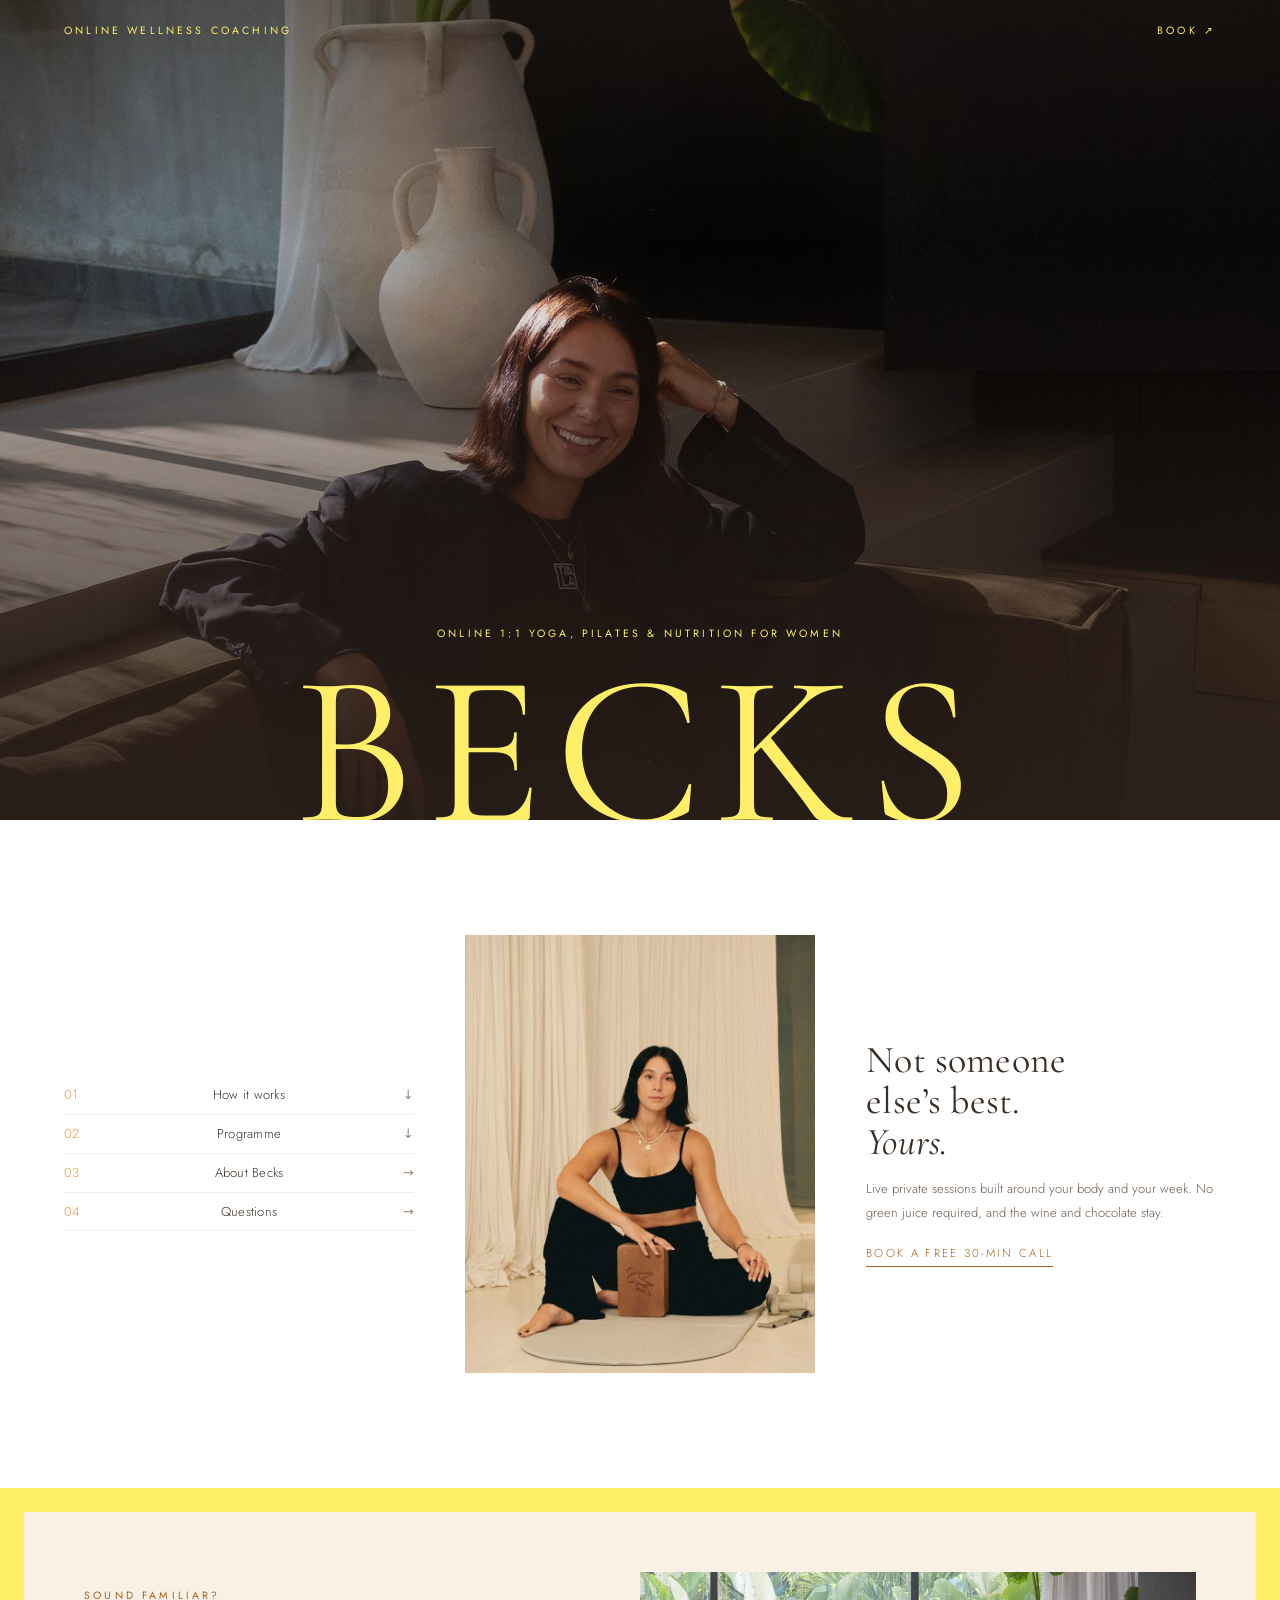
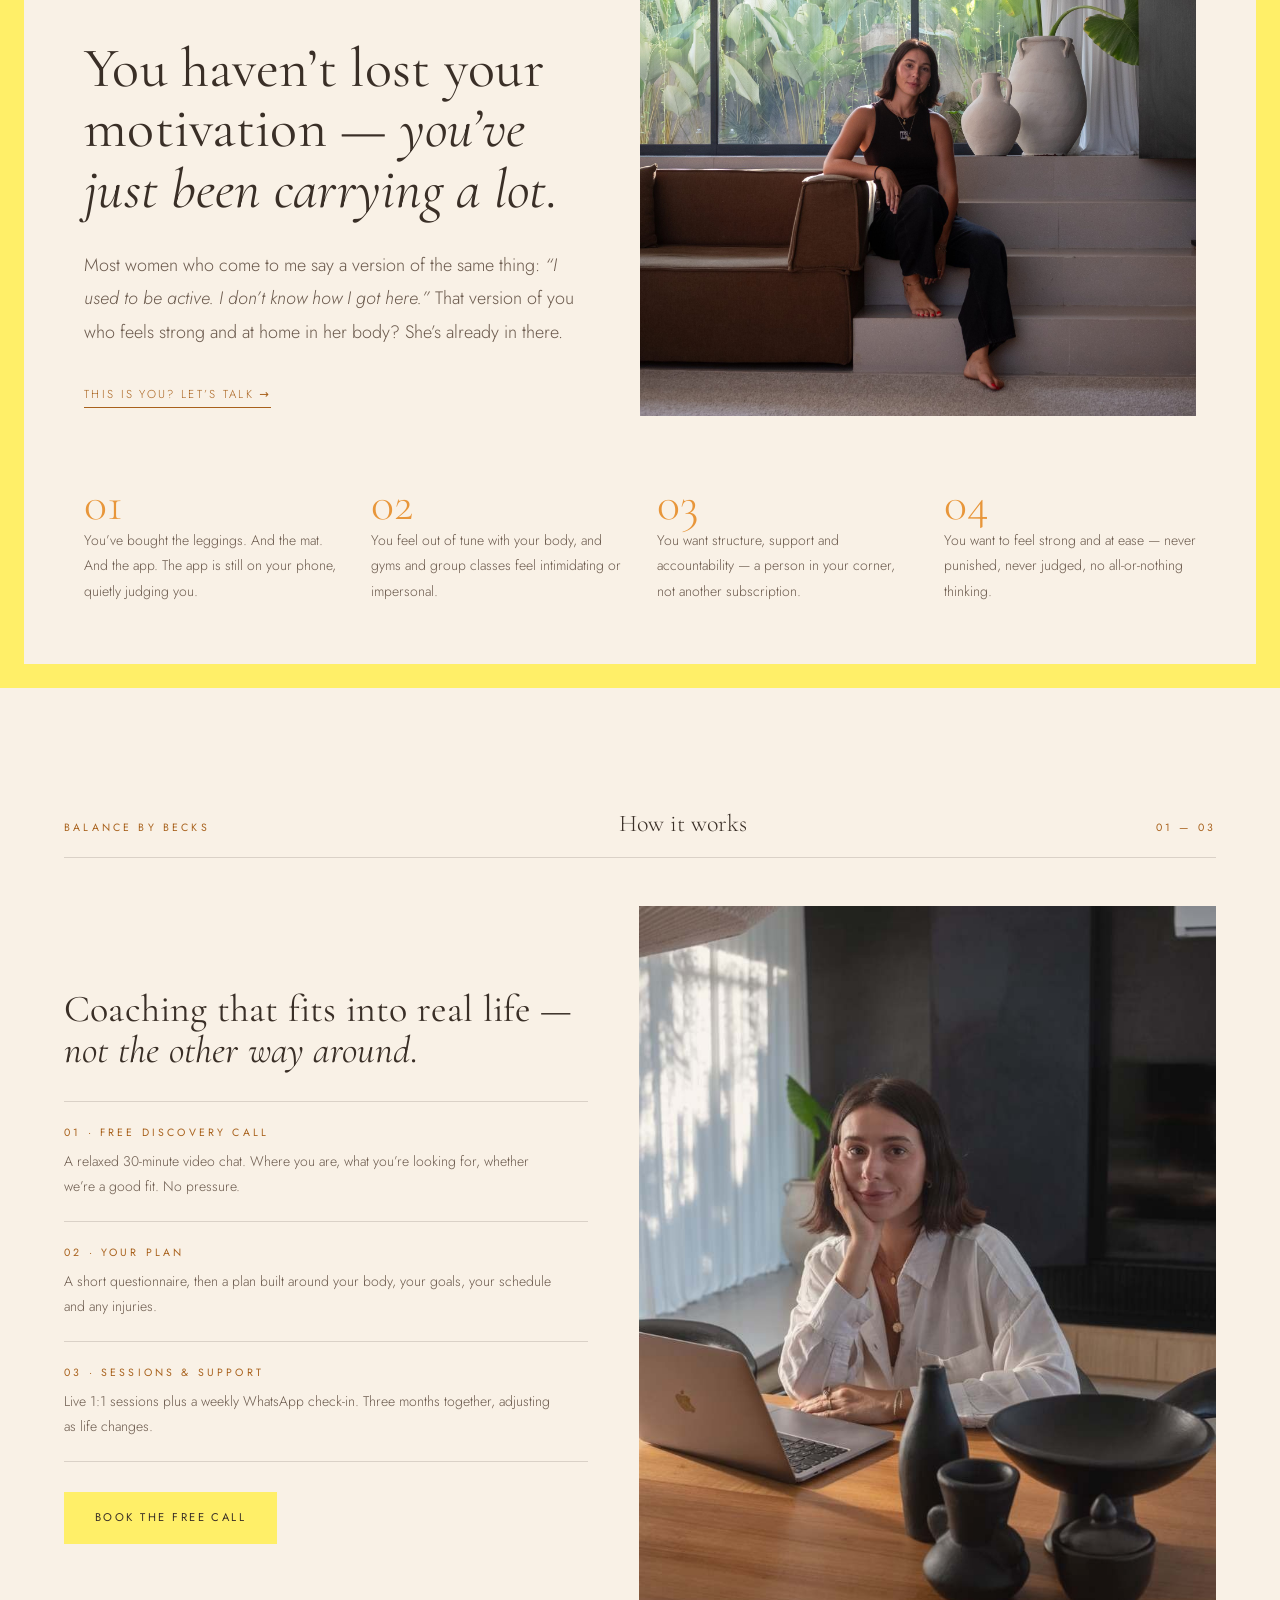
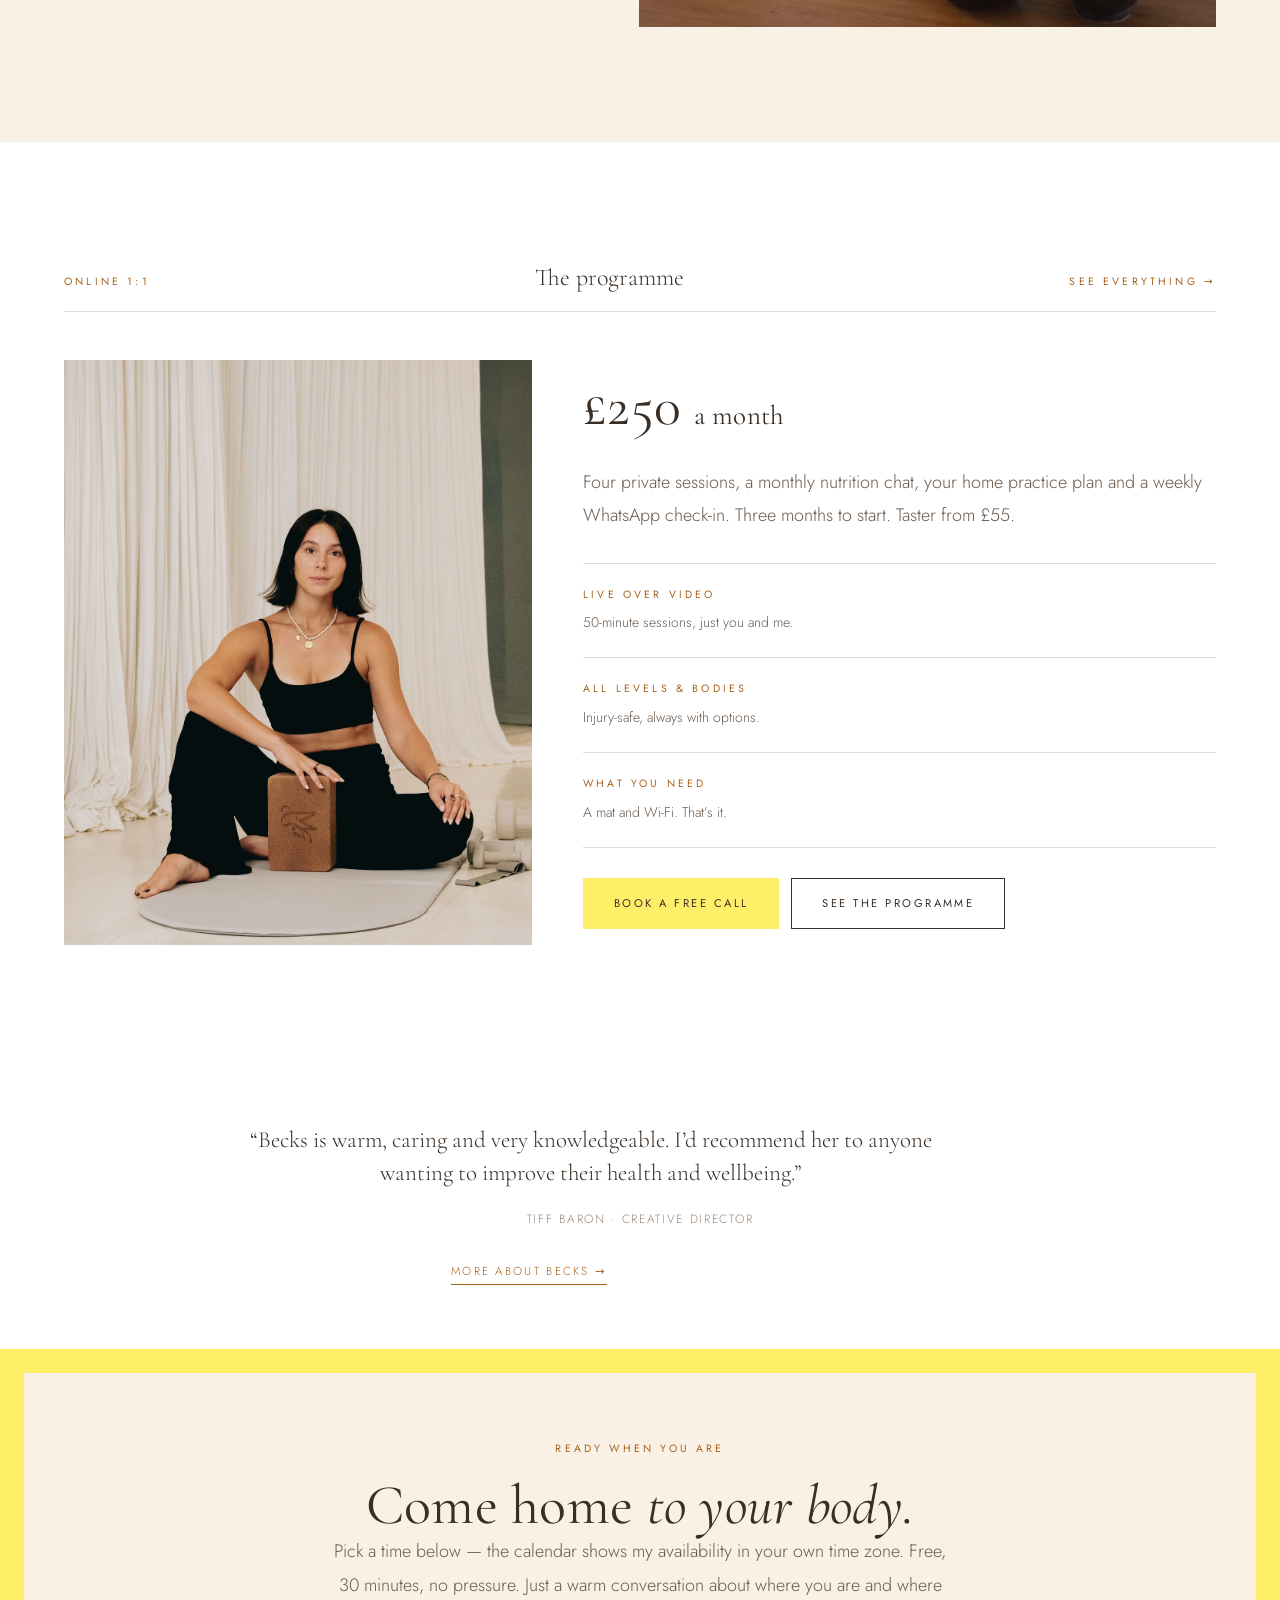
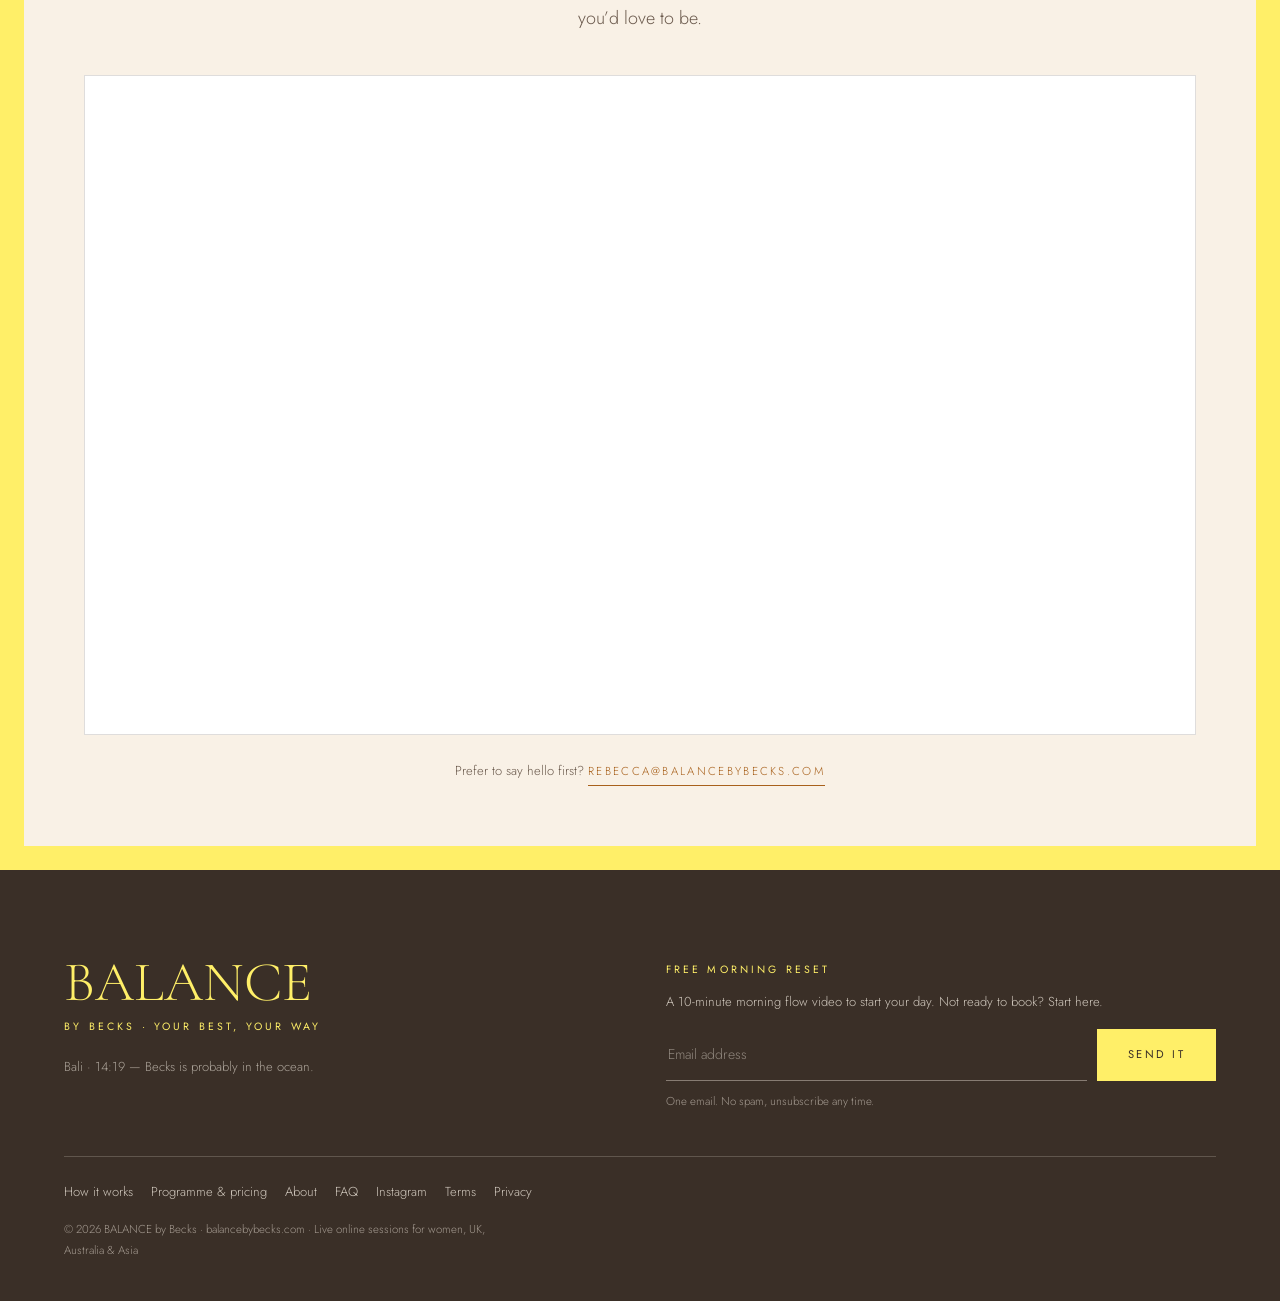
==== commit 270a6a1f: "About pasa a su propia página; fotos con cara y home más ligera Tres cosas que no estaban bien en la" ====
--- a/index.html
+++ b/index.html
@@ -69,15 +69,14 @@
   <div class="wrap cols cols--3 middle">
 
     <nav class="contents rise" aria-label="Contents">
-      <a href="#approach"><span class="n">01</span><span>Approach</span><span class="p">↓</span></a>
-      <a href="#how"><span class="n">02</span><span>How it works</span><span class="p">↓</span></a>
-      <a href="#programme"><span class="n">03</span><span>Programme</span><span class="p">↓</span></a>
-      <a href="#about"><span class="n">04</span><span>About Becks</span><span class="p">↓</span></a>
-      <a href="faq.html"><span class="n">05</span><span>Questions</span><span class="p">→</span></a>
+      <a href="#how"><span class="n">01</span><span>How it works</span><span class="p">↓</span></a>
+      <a href="#programme"><span class="n">02</span><span>Programme</span><span class="p">↓</span></a>
+      <a href="about.html"><span class="n">03</span><span>About Becks</span><span class="p">→</span></a>
+      <a href="faq.html"><span class="n">04</span><span>Questions</span><span class="p">→</span></a>
     </nav>
 
     <div class="shot shot--tall rise">
-      <img src="images/gallery-1.jpg" alt="Becks training outdoors with weights" loading="lazy">
+      <img src="images/becks-mat.jpg" alt="Becks sitting on the mat, mid-session" loading="lazy">
     </div>
 
     <div class="rise stack">
@@ -102,7 +101,7 @@
       </div>
 
       <div class="shot shot--wide rise">
-        <img src="images/gallery-2.jpg" alt="Becks practising on the mat" loading="lazy">
+        <img src="images/becks-steps.jpg" alt="Becks at home in Bali" loading="lazy">
       </div>
 
     </div>
@@ -162,7 +161,7 @@
       </div>
 
       <div class="shot shot--tall rise">
-        <img src="images/online-session.jpg" alt="A live online session in progress" loading="lazy">
+        <img src="images/becks-desk.jpg" alt="Becks on a live online session from her desk in Bali" loading="lazy">
       </div>
     </div>
   </div>
@@ -179,7 +178,7 @@
 
     <div class="cols cols--sidebar middle">
       <div class="shot shot--tall rise">
-        <img src="images/hero.jpg" alt="Becks teaching" loading="lazy">
+        <img src="images/about.jpg" alt="Becks on the mat with a block" loading="lazy">
       </div>
 
       <div class="rise stack-lg">
@@ -201,91 +200,18 @@
   </div>
 </section>
 
-<!-- ══════════════ 06 · WIDE BREAK ══════════════ -->
-<section class="shot shot--pano" aria-hidden="true">
-  <img src="images/becks-steps.jpg" alt="" loading="lazy">
-</section>
-
-<!-- ══════════════ 07 · ABOUT ══════════════ -->
-<section class="section" id="about">
-  <div class="wrap">
-    <div class="rule-head">
-      <span class="label">Becks &middot; Bali</span>
-      <span class="rule-head__mid">About</span>
-      <span class="label hide-sm">04</span>
-    </div>
-
-    <div class="cols cols--2 middle">
-      <div class="rise stack-lg">
-        <h2 class="h-md serif">It didn&rsquo;t start in a yoga studio. <em>It started in London.</em></h2>
-        <p class="lede">Fashion, startups, years of dancing and high expectations &mdash; always pushing to do more, be better. Eventually something had to change. I got fascinated by stress, nutrition and movement that supports your body instead of criticising it. Not in a cleanse-your-chakras-every-five-minutes kind of way. In a real-life way &mdash; wine and chocolate included.</p>
-        <p class="lede">Now I&rsquo;m in Bali, usually in the ocean, at reformer, or on a very serious mission to find the best smoothie bowl on the island. My mission: the best version of <em>you</em> &mdash; because balance looks different for everyone.</p>
-        <p><a class="link-cta" href="#book" data-book>Say hello on a free call →</a></p>
-      </div>
-
-      <div class="shot shot--tall rise">
-        <img src="images/becks-kitchen.jpg" alt="Becks at home in Bali" loading="lazy">
-      </div>
-    </div>
-
-    <div class="facts rise" style="margin-top:clamp(40px,5vw,70px)">
-      <div class="fact"><div class="fact__n">5</div><div class="fact__k">Years teaching</div></div>
-      <div class="fact"><div class="fact__n">1,000+</div><div class="fact__k">Classes taught</div></div>
-      <div class="fact"><div class="fact__n">3</div><div class="fact__k">Continents</div></div>
-    </div>
-  </div>
-</section>
-
-<!-- ══════════════ 08 · CREDENTIALS ══════════════ -->
+<!-- ══════════════ 06 · ONE VOICE ══════════════ -->
 <section class="section section--paper section--tight">
-  <div class="wrap">
-    <div class="rule-head">
-      <span class="label">Training</span>
-      <span class="rule-head__mid">Qualified, and still learning</span>
-      <span class="label hide-sm">&nbsp;</span>
-    </div>
-    <div class="cols cols--3">
-      <div class="rows rise">
-        <div class="row"><span class="row__k label">Certification</span><p>400-hr Vinyasa Yoga Teacher Training &mdash; Yoga Alliance · Yoga Samadhi, Thailand &amp; House of Om, Bali</p></div>
-        <div class="row"><span class="row__k label">Certification</span><p>Level 2 Exercise to Music &mdash; Dynamic Trainers, London</p></div>
-      </div>
-      <div class="rows rise">
-        <div class="row"><span class="row__k label">Certification</span><p>Nutritional Therapy &mdash; The Health Sciences Academy</p></div>
-        <div class="row"><span class="row__k label">Certification</span><p>Holistic Health Coaching &mdash; Institute for Integrative Nutrition</p></div>
-      </div>
-      <div class="rows rise">
-        <div class="row"><span class="row__k label">Experience</span><p>5 years teaching &mdash; classes, private clients, retreats &amp; events across studios and brands.</p></div>
-      </div>
-    </div>
-  </div>
-</section>
-
-<!-- ══════════════ 09 · WORDS ══════════════ -->
-<section class="section">
-  <div class="wrap">
-    <div class="rule-head">
-      <span class="label">In their words</span>
-      <span class="rule-head__mid">Clients &amp; students</span>
-      <span class="label hide-sm">&nbsp;</span>
-    </div>
-    <div class="cols cols--3">
-      <blockquote class="quote rise">
-        <p>&ldquo;Becks is warm, caring and very knowledgeable. I&rsquo;d recommend her to anyone wanting to improve their health and wellbeing.&rdquo;</p>
-        <cite>Tiff Baron &middot; Creative Director</cite>
-      </blockquote>
-      <blockquote class="quote rise">
-        <p>&ldquo;Becks&rsquo; classes are the perfect balance of challenge and calm. I always leave feeling stronger and lighter.&rdquo;</p>
-        <cite>Power Vinyasa student</cite>
-      </blockquote>
-      <blockquote class="quote rise">
-        <p>&ldquo;Exactly what we needed at the retreat. Practical, grounding, and full of tangible takeaways.&rdquo;</p>
-        <cite>Gen Greensted &middot; The Barre Coach</cite>
-      </blockquote>
-    </div>
-  </div>
-</section>
-
-<!-- ══════════════ 10 · BOOK ══════════════ -->
+  <div class="wrap wrap--narrow center">
+    <blockquote class="quote rise" style="background:transparent;padding:0">
+      <p>&ldquo;Becks is warm, caring and very knowledgeable. I&rsquo;d recommend her to anyone wanting to improve their health and wellbeing.&rdquo;</p>
+      <cite>Tiff Baron &middot; Creative Director</cite>
+    </blockquote>
+    <p style="margin-top:26px"><a class="link-cta" href="about.html">More about Becks →</a></p>
+  </div>
+</section>
+
+<!-- ══════════════ 07 · BOOK ══════════════ -->
 <section class="frame" id="book">
   <div class="frame__inner frame--paper">
     <div class="wrap">
@@ -343,7 +269,7 @@
     <nav class="foot__nav" aria-label="Footer">
       <a href="index.html#how">How it works</a>
       <a href="programme.html">Programme &amp; pricing</a>
-      <a href="index.html#about">About</a>
+      <a href="about.html">About</a>
       <a href="faq.html">FAQ</a>
       <a href="https://www.instagram.com/balancebybecks" rel="noopener">Instagram</a>
       <a href="terms.html">Terms</a>
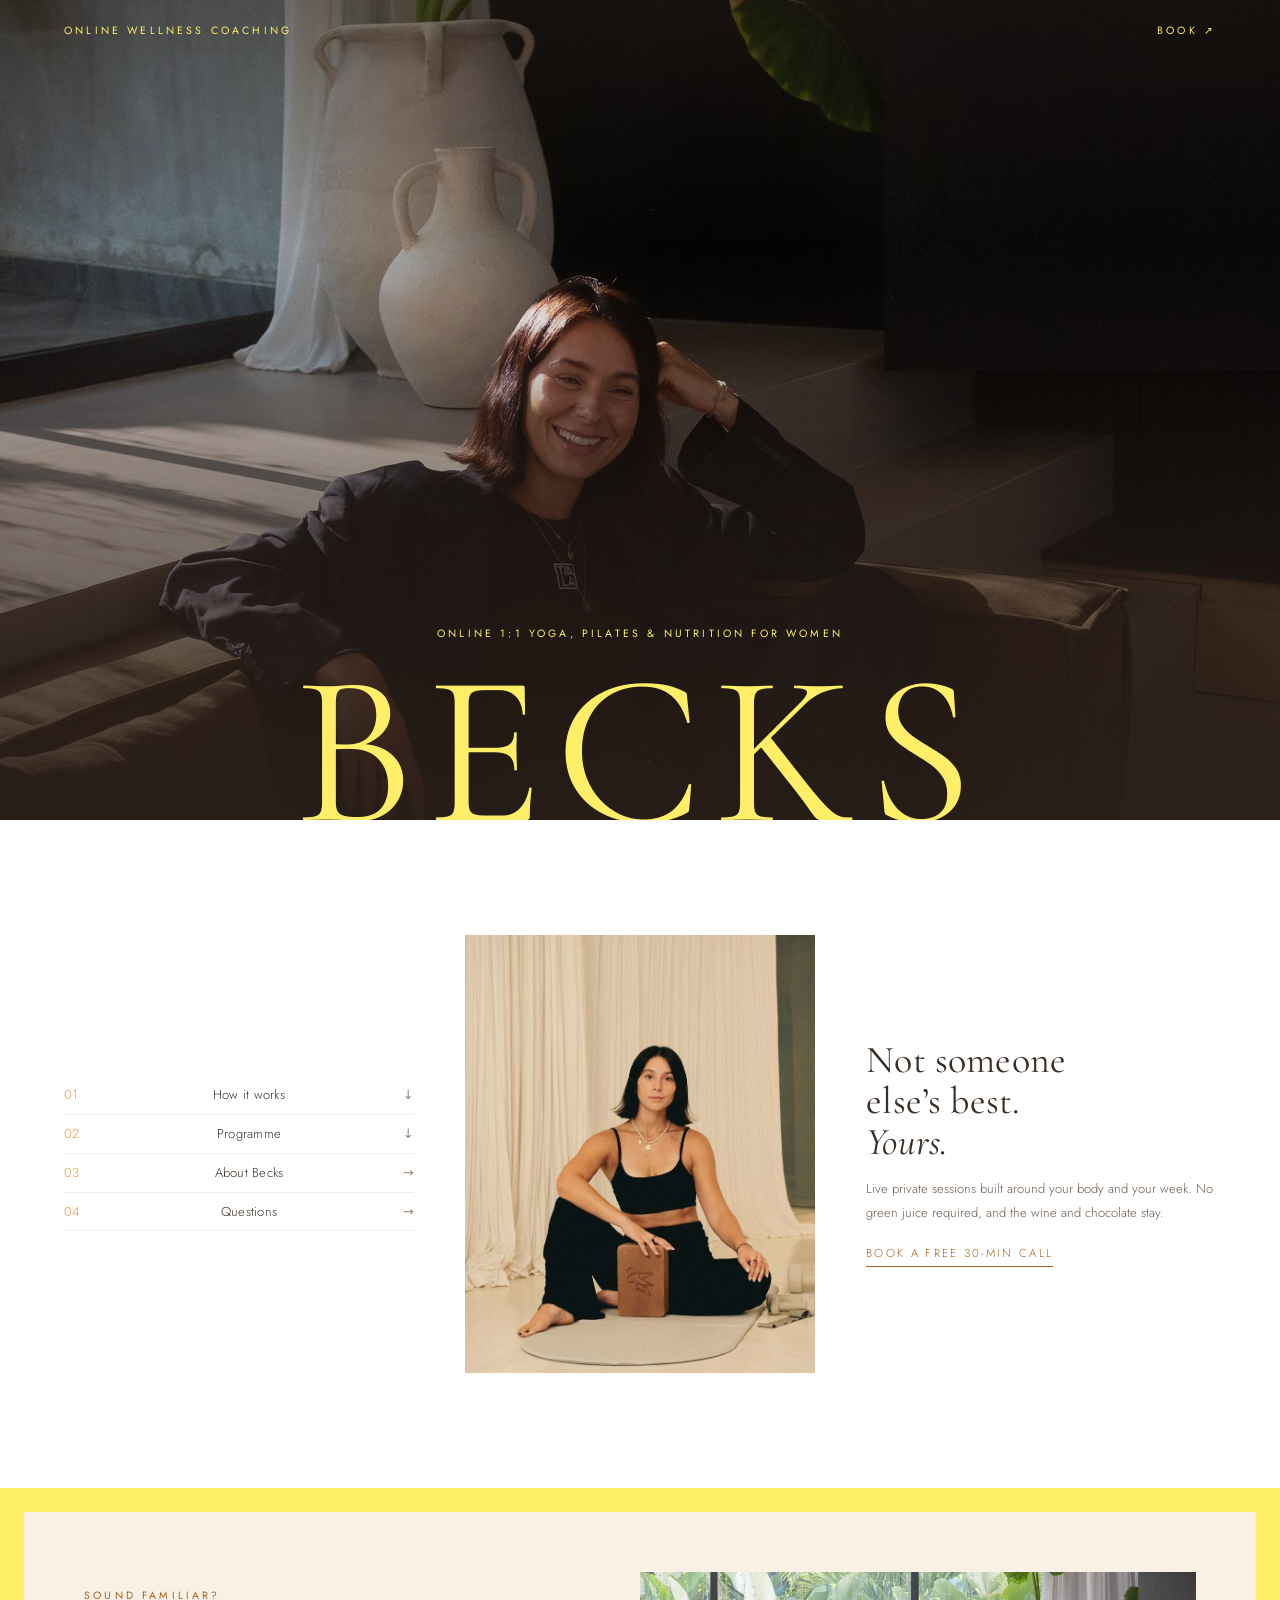
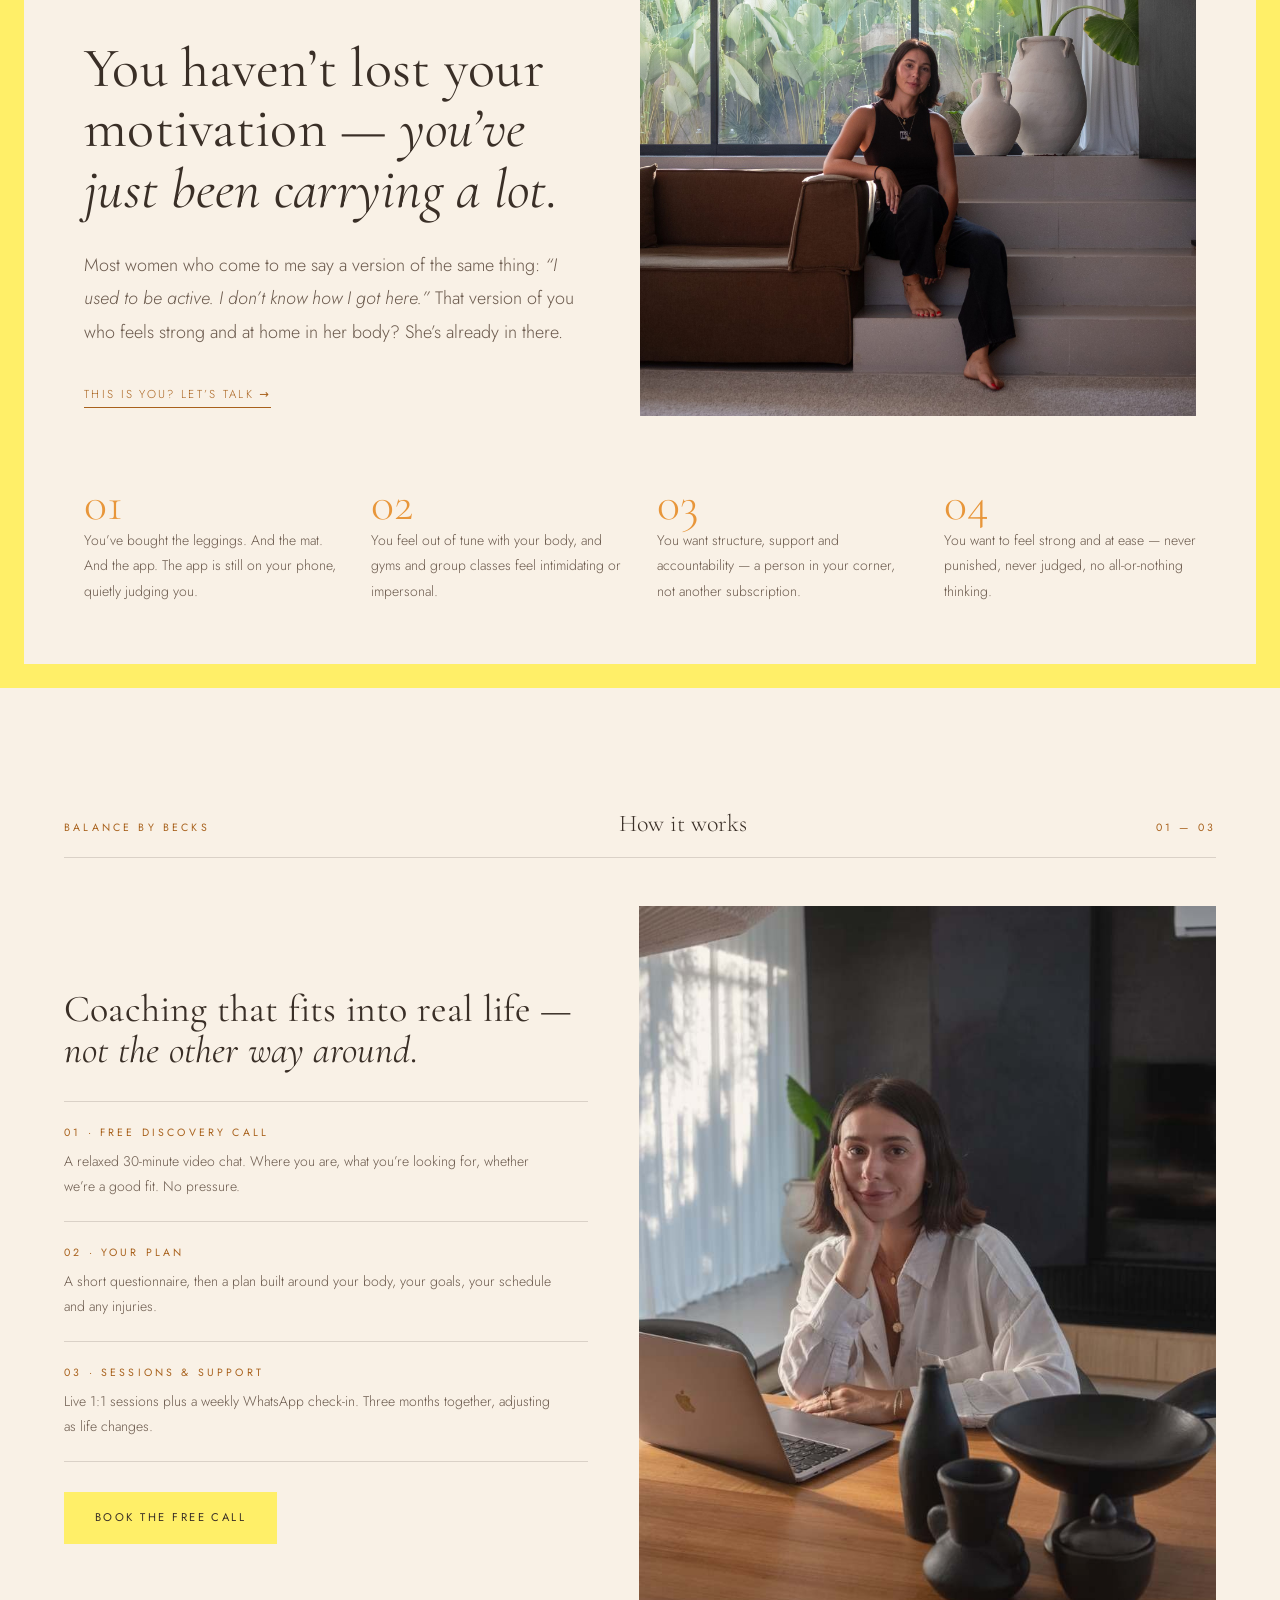
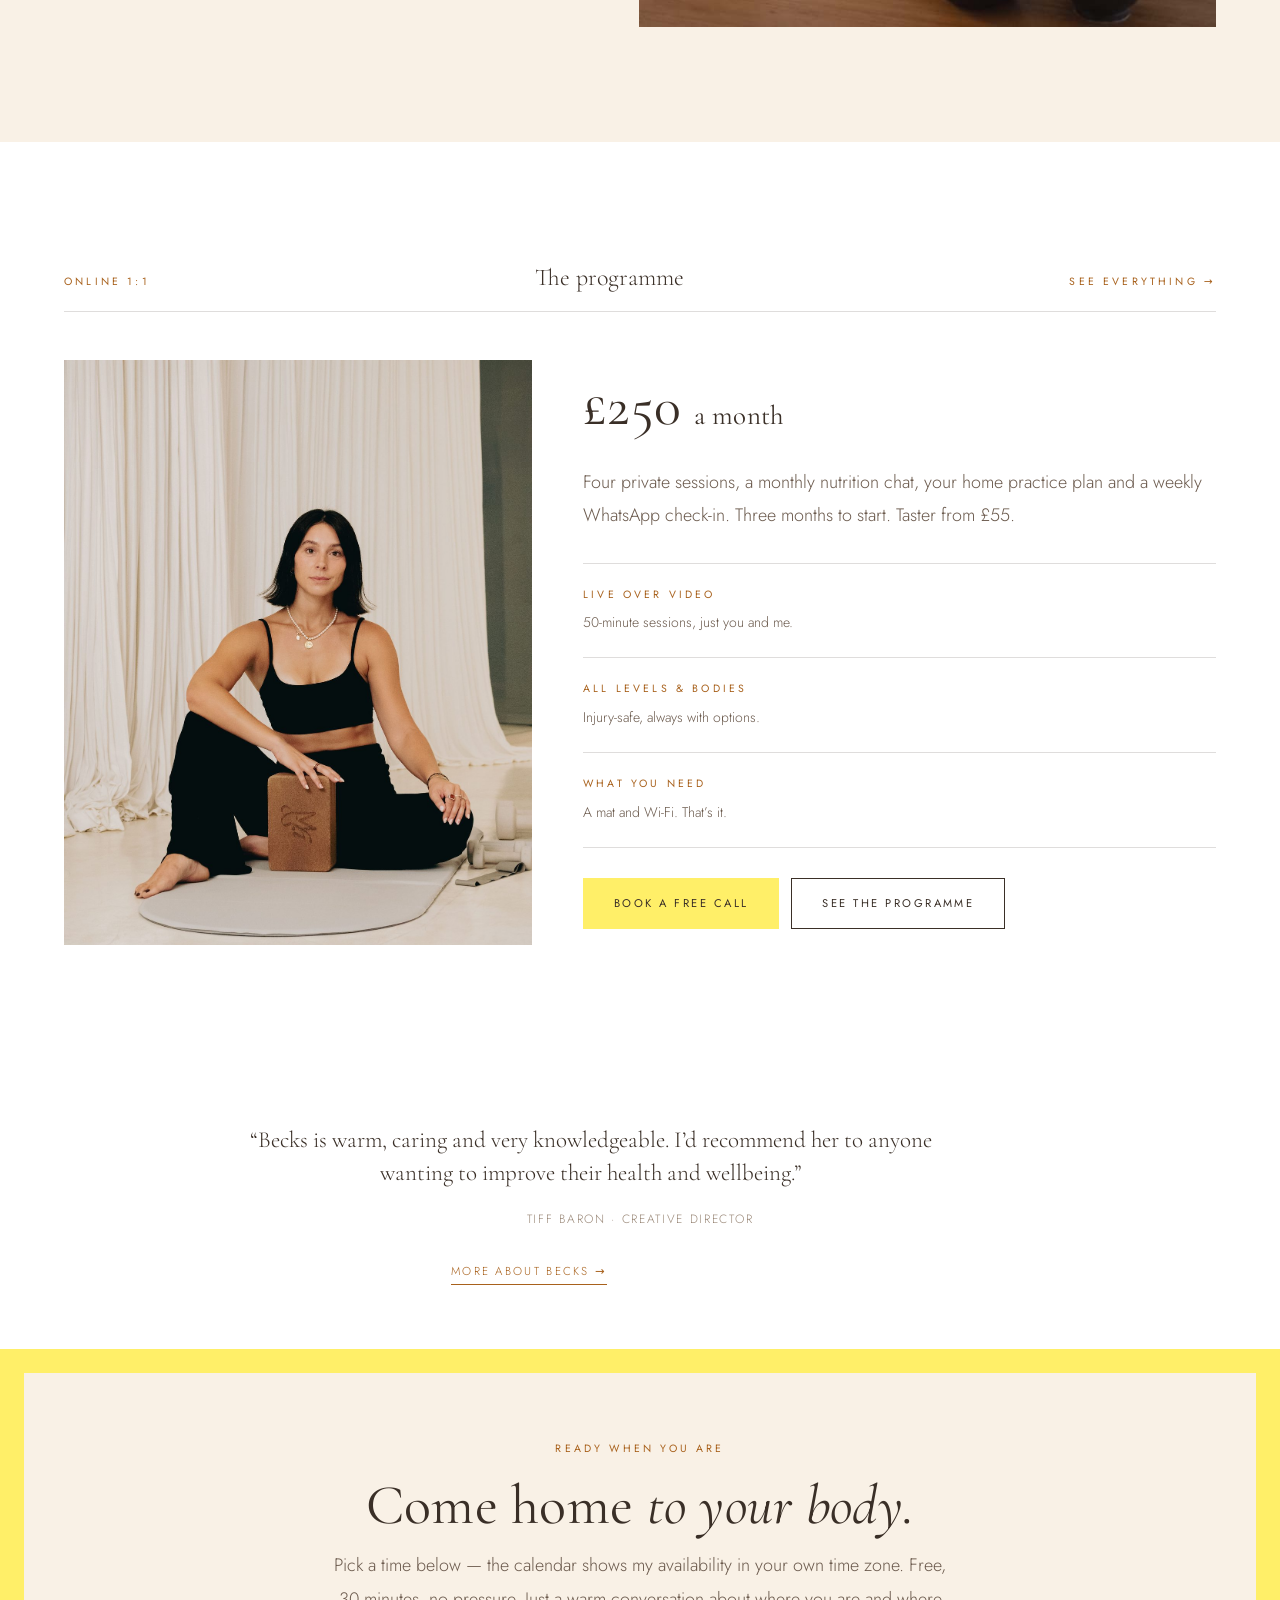
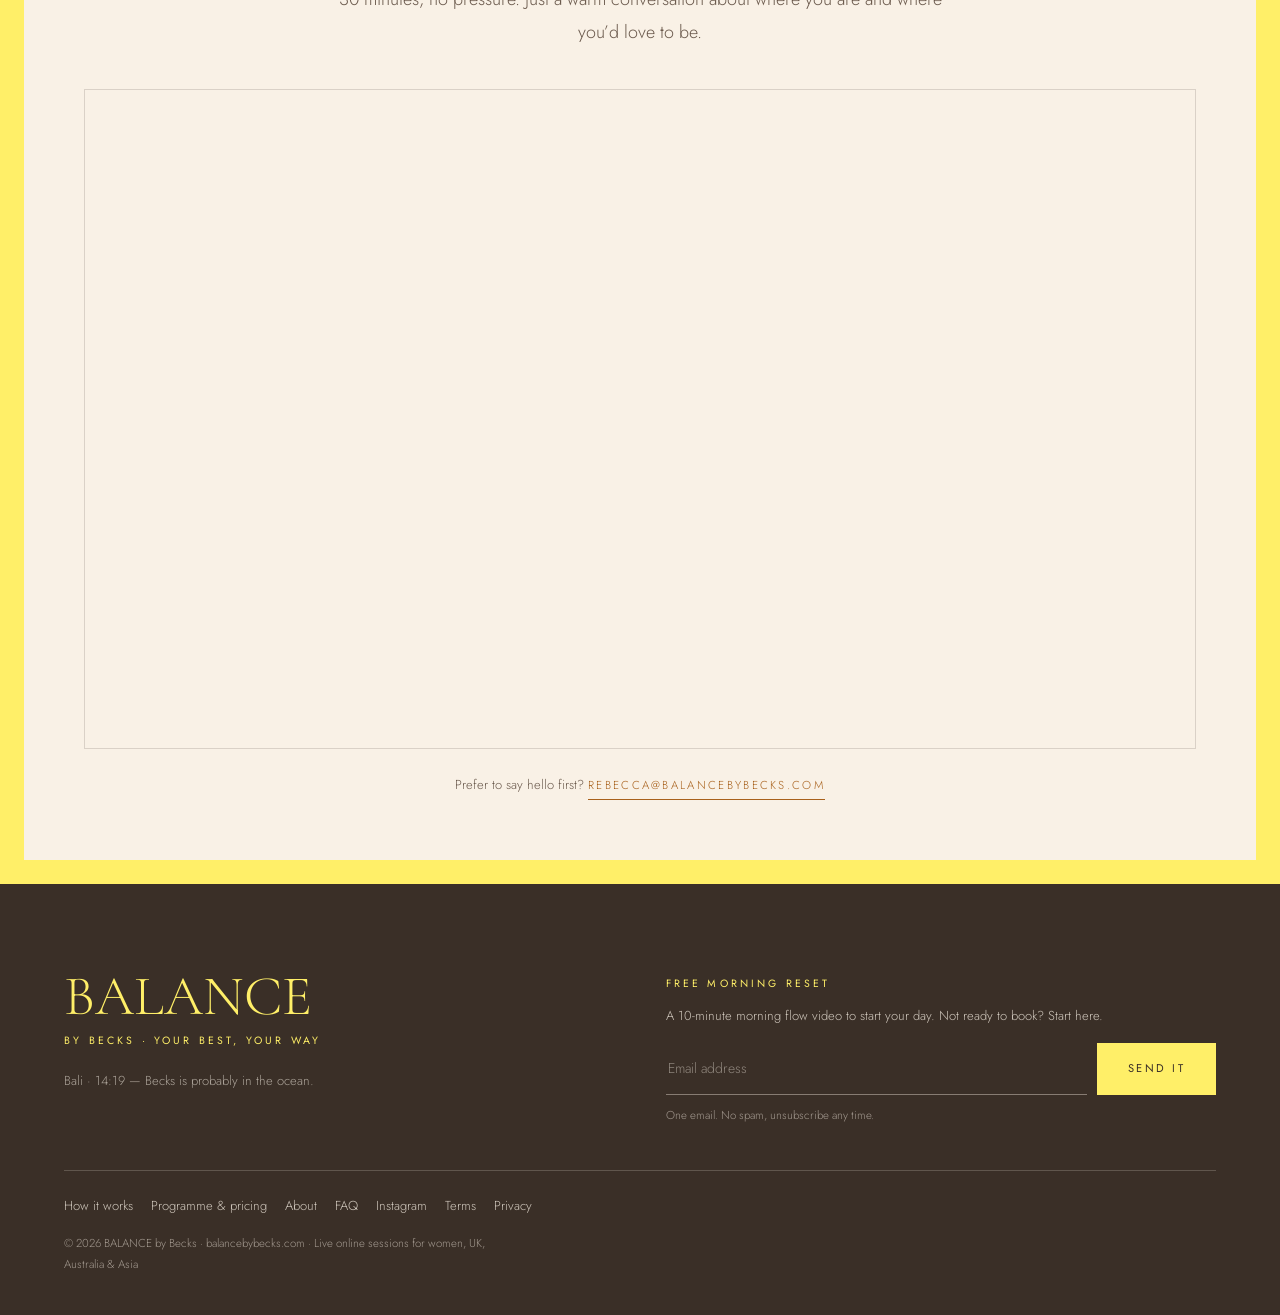
==== commit 7f59c3c5: "Calendly con el estilo del sitio y a prueba de fallos Estilo - window.BOOKING_STYLE en el head de ca" ====
--- a/index.html
+++ b/index.html
@@ -25,7 +25,18 @@
               becks-steps.jpg (wide) · hero.jpg · about.jpg · gallery-1/2
               online-session.jpg · final.jpg
      ============================================================ -->
-<script>window.BOOKING_URL = "https://calendly.com/balancebybecks/new-meeting";</script>
+<script>
+  /* Reserva: un solo lugar. El estilo viaja por parámetros de URL —
+     Calendly sólo los aplica en plan de pago; en gratuito los ignora
+     y usa su tema por defecto, sin romper nada. */
+  window.BOOKING_URL = "https://calendly.com/balancebybecks/new-meeting";
+  window.BOOKING_STYLE = {
+    hide_gdpr_banner: 1,
+    background_color: "F9F1E6",   /* crema del sitio */
+    text_color:       "3A2F27",   /* tinta */
+    primary_color:    "A8611C"    /* naranja profundo: 4.8:1 con texto blanco */
+  };
+</script>
 <!-- <script defer data-domain="balancebybecks.com" src="https://plausible.io/js/script.js"></script> -->
 
 <link rel="preconnect" href="https://fonts.googleapis.com">
@@ -218,12 +229,14 @@
       <div class="center stack" style="margin-bottom:clamp(26px,3.5vw,40px)">
         <span class="label">Ready when you are</span>
         <h2 class="h-lg serif">Come home <em>to your body.</em></h2>
-        <p class="lede" style="margin:0 auto">Pick a time below &mdash; the calendar shows my availability in your own time zone. Free, 30 minutes, no pressure. Just a warm conversation about where you are and where you&rsquo;d love to be.</p>
+        <p class="lede" style="margin:14px auto 0">Pick a time below &mdash; the calendar shows my availability in your own time zone. Free, 30 minutes, no pressure. Just a warm conversation about where you are and where you&rsquo;d love to be.</p>
       </div>
 
       <!-- Calendly inline; falls back to a plain link if the widget can't load -->
-      <div id="calendar" class="calendly-inline-widget booking"
-           data-url="https://calendly.com/balancebybecks/new-meeting?hide_gdpr_banner=1&background_color=ffffff&text_color=3a2f27&primary_color=e8963a">
+      <div id="calendar" class="calendly-inline-widget booking" data-auto-load="false">
+        <a class="booking__fallback" href="https://calendly.com/balancebybecks/new-meeting" hidden>
+          Open the calendar in a new tab ↗
+        </a>
         <noscript>
           <p style="padding:40px">Book your free 30-minute call:
             <a href="https://calendly.com/balancebybecks/new-meeting">calendly.com/balancebybecks</a>
--- a/assets/site.css
+++ b/assets/site.css
@@ -191,8 +191,20 @@
   .sticky{position:sticky;top:clamp(24px,4vw,56px);align-self:start}
 }
 
-/* ---------- booking ---------- */
-.booking{min-height:660px;background:var(--paper);border:1px solid var(--line)}
+/* ---------- booking ----------
+   The cream matches Calendly's background_color parameter, so the widget
+   sits in the page instead of on top of it. On the free plan Calendly
+   ignores the colour parameters and renders white; the border keeps that
+   looking deliberate either way. */
+.booking{
+  min-height:660px;background:var(--cream);border:1px solid var(--line);
+  display:flex;align-items:center;justify-content:center;
+}
+.booking__fallback{
+  font-size:.72rem;letter-spacing:.2em;text-transform:uppercase;
+  color:var(--orange-deep);border-bottom:1px solid currentColor;padding-bottom:3px;
+}
+.booking > iframe{width:100%!important}
 
 /* ---------- prose (privacy / terms) ---------- */
 .prose h2{font-size:clamp(22px,2.4vw,30px);margin:clamp(34px,4vw,52px) 0 14px}
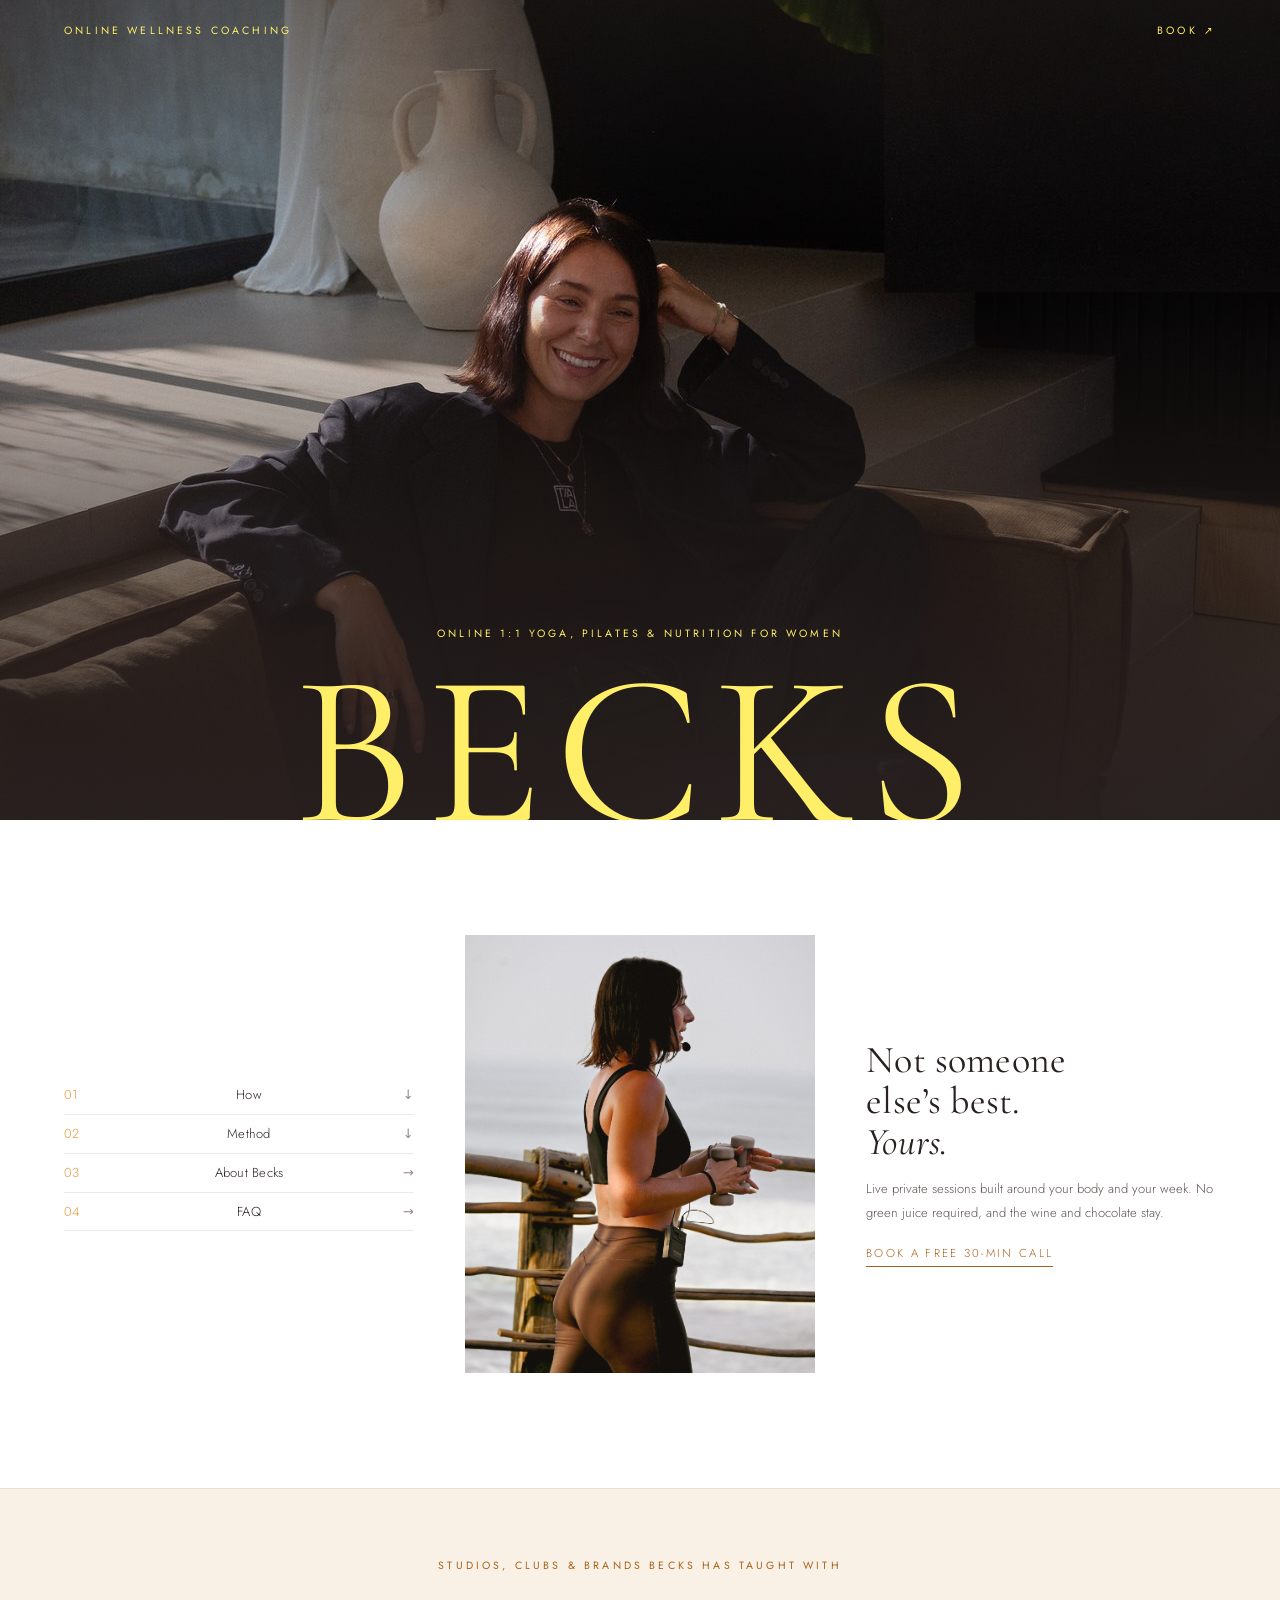
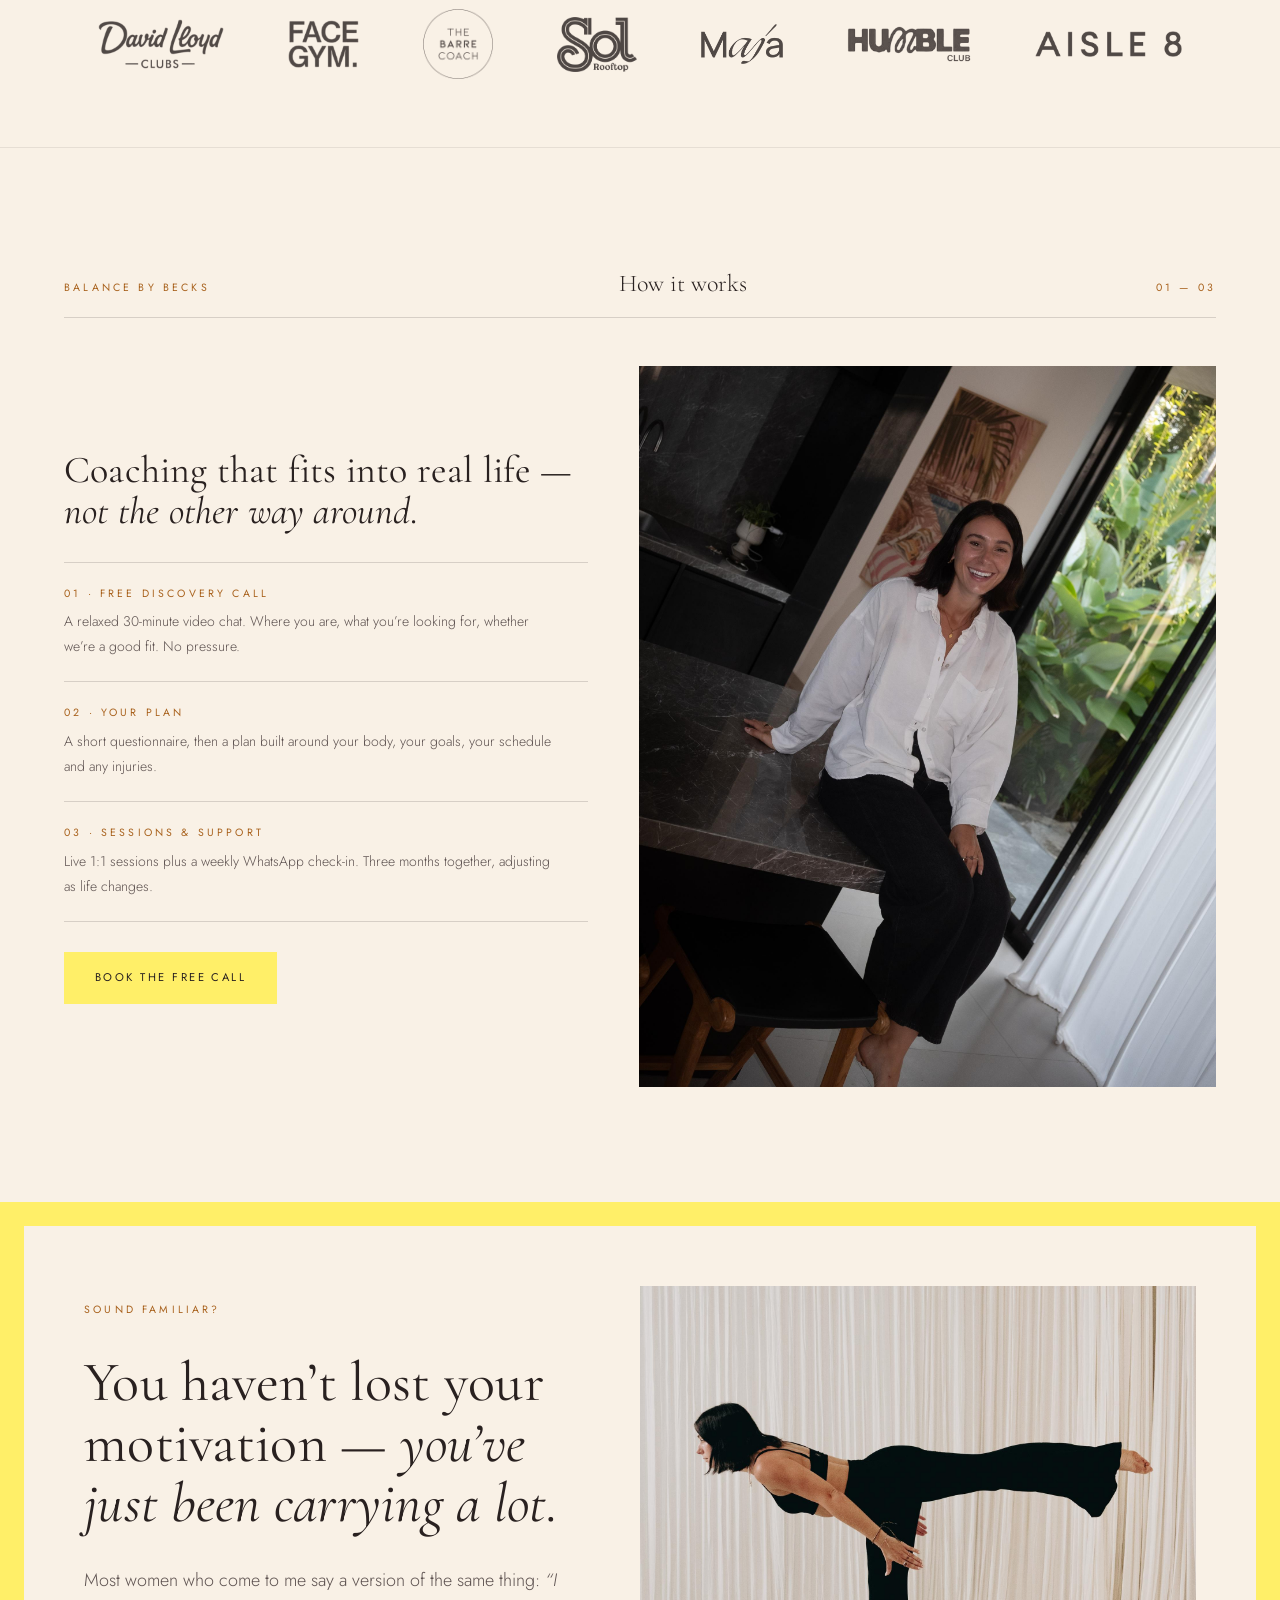
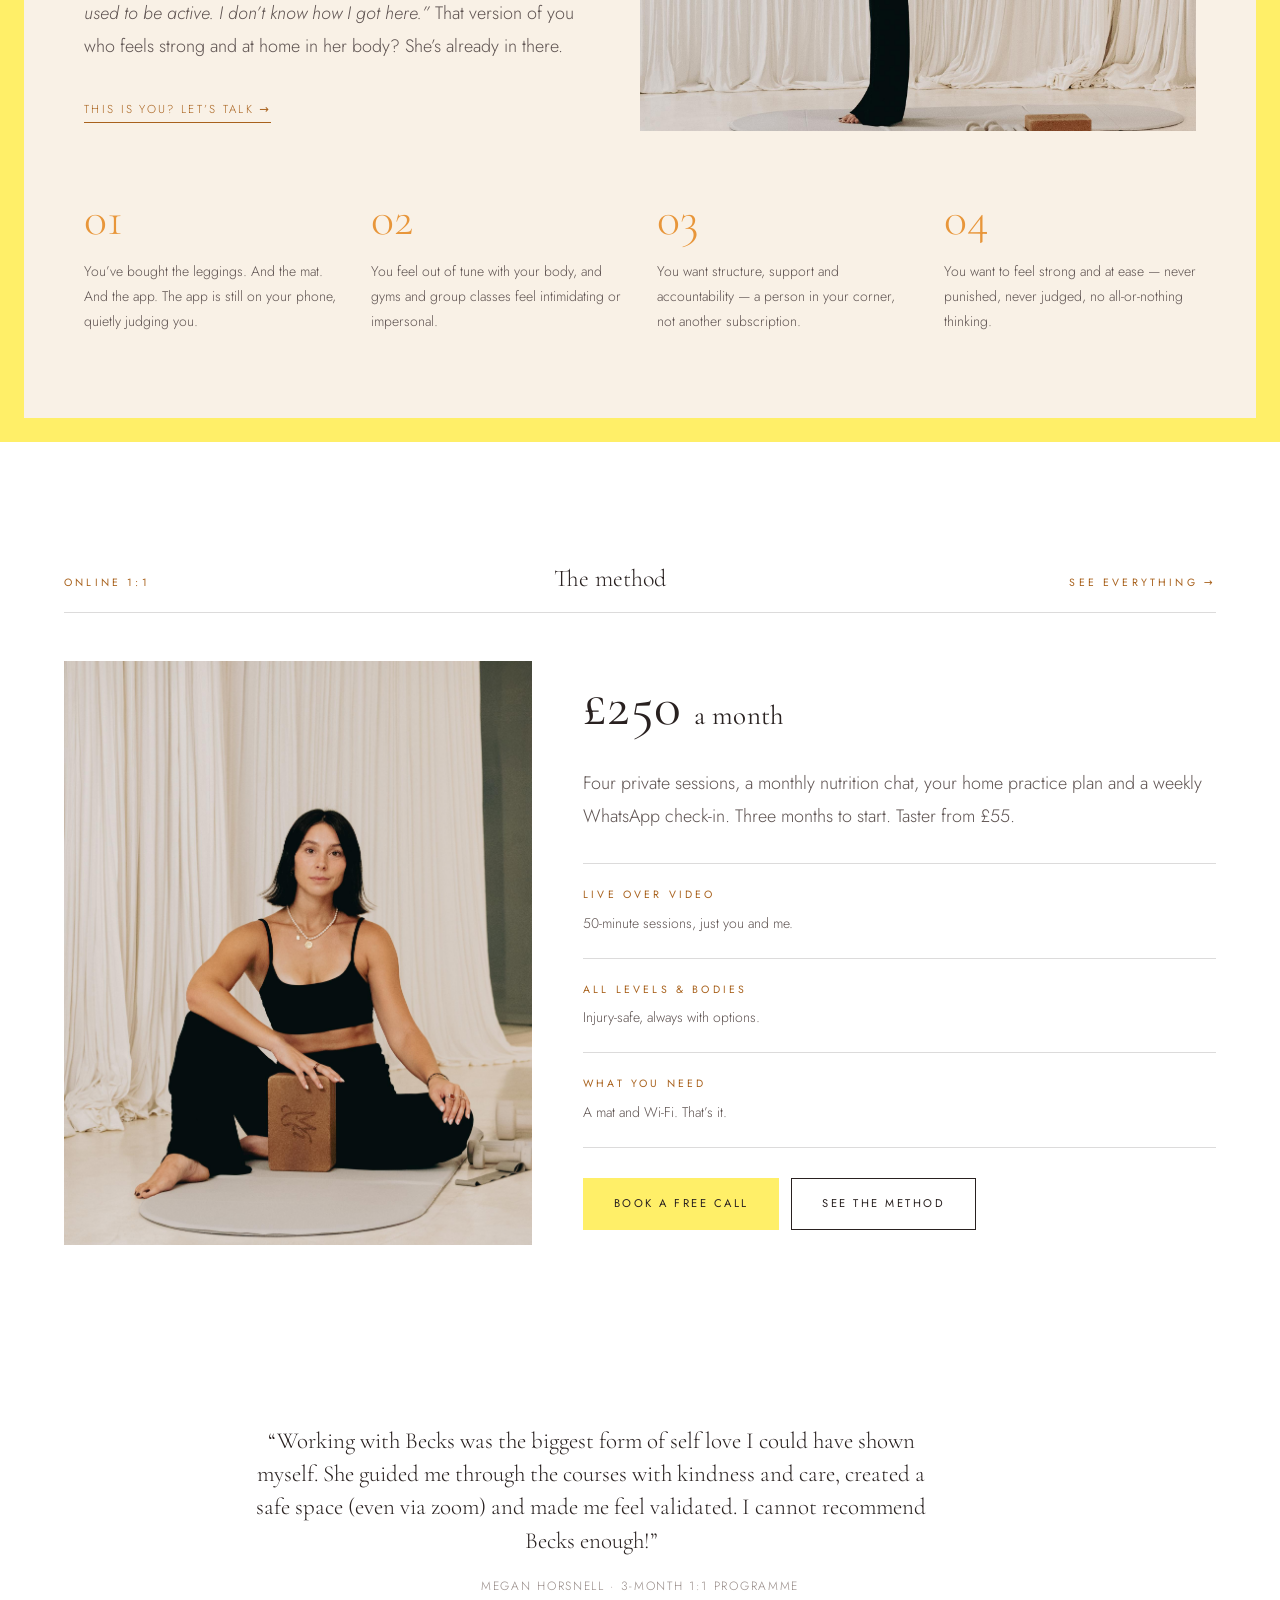
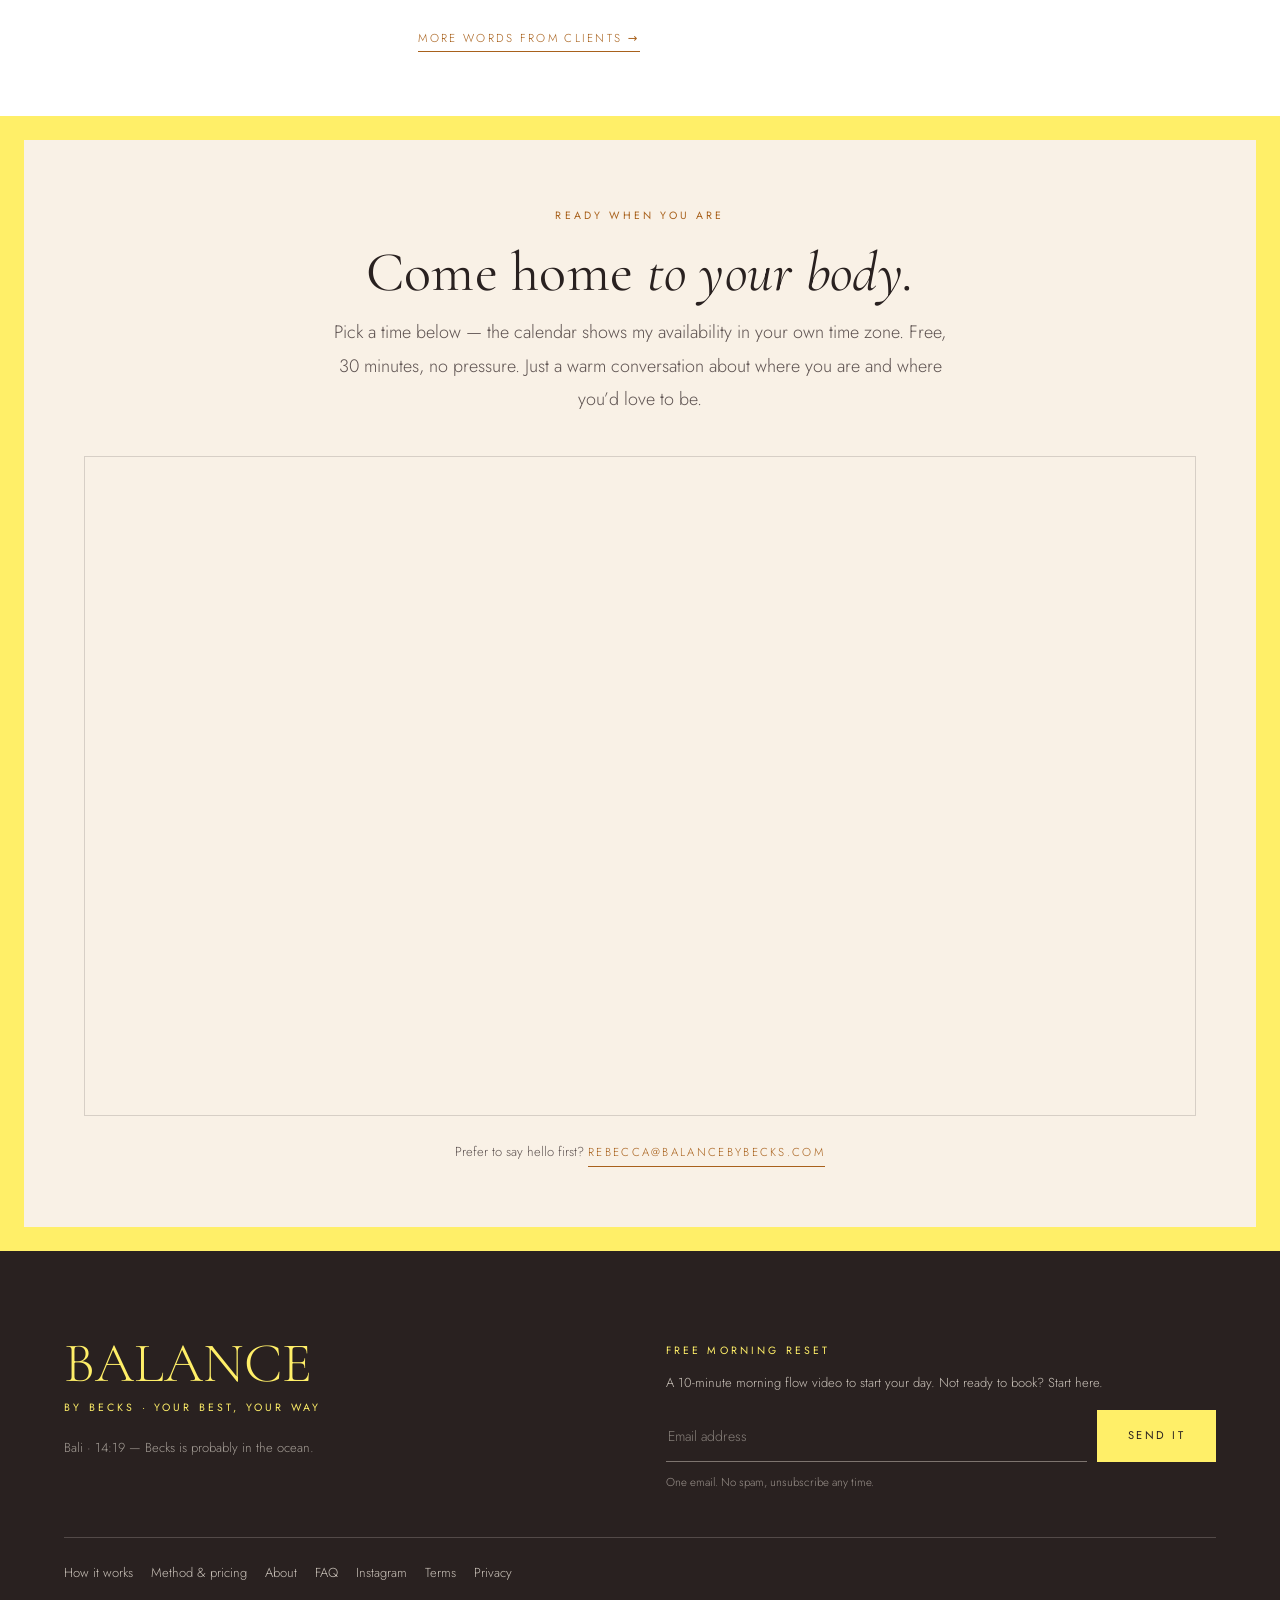
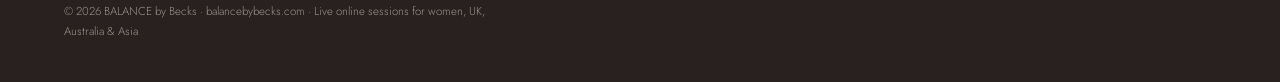
==== commit e8e3355b: "Fotos nuevas, sección Method, banner de clientes, testimonios y café más frío - Hero: foto más arrib" ====
--- a/index.html
+++ b/index.html
@@ -21,8 +21,8 @@
         with data-book opens it as a pop-up; #calendar embeds it.
      2) ANALYTICS — create Plausible, then uncomment the line.
      3) NEWSLETTER — paste the Formspree URL in the footer form action.
-     IMAGES — images/becks-lounge.jpg (hero) · becks-kitchen.jpg (about)
-              becks-steps.jpg (wide) · hero.jpg · about.jpg · gallery-1/2
+     IMAGES — images/becks-lounge.jpg (hero) · logos/ (client banner)
+              becks-warrior.jpg · becks-ocean.jpg · becks-home.jpg · hero.jpg · about.jpg · gallery-1/2
               online-session.jpg · final.jpg
      ============================================================ -->
 <script>
@@ -33,7 +33,7 @@
   window.BOOKING_STYLE = {
     hide_gdpr_banner: 1,
     background_color: "F9F1E6",   /* crema del sitio */
-    text_color:       "3A2F27",   /* tinta */
+    text_color:       "292120",   /* tinta */
     primary_color:    "A8611C"    /* naranja profundo: 4.8:1 con texto blanco */
   };
 </script>
@@ -80,14 +80,14 @@
   <div class="wrap cols cols--3 middle">
 
     <nav class="contents rise" aria-label="Contents">
-      <a href="#how"><span class="n">01</span><span>How it works</span><span class="p">↓</span></a>
-      <a href="#programme"><span class="n">02</span><span>Programme</span><span class="p">↓</span></a>
+      <a href="#how"><span class="n">01</span><span>How</span><span class="p">↓</span></a>
+      <a href="#method"><span class="n">02</span><span>Method</span><span class="p">↓</span></a>
       <a href="about.html"><span class="n">03</span><span>About Becks</span><span class="p">→</span></a>
-      <a href="faq.html"><span class="n">04</span><span>Questions</span><span class="p">→</span></a>
+      <a href="faq.html"><span class="n">04</span><span>FAQ</span><span class="p">→</span></a>
     </nav>
 
     <div class="shot shot--tall rise">
-      <img src="images/becks-mat.jpg" alt="Becks sitting on the mat, mid-session" loading="lazy">
+      <img src="images/becks-ocean.jpg" alt="Becks teaching a class by the ocean in Bali" loading="lazy" width="1667" height="2500">
     </div>
 
     <div class="rise stack">
@@ -99,46 +99,21 @@
   </div>
 </section>
 
-<!-- ══════════════ 03 · THE YELLOW FRAME ══════════════ -->
-<section class="frame" id="approach">
-  <div class="frame__inner">
-    <div class="wrap cols cols--text-photo middle">
-
-      <div class="rise stack-lg">
-        <span class="label">Sound familiar?</span>
-        <h2 class="h-lg serif">You haven&rsquo;t lost your motivation &mdash; <em>you&rsquo;ve just been carrying a lot.</em></h2>
-        <p class="lede">Most women who come to me say a version of the same thing: <em>&ldquo;I used to be active. I don&rsquo;t know how I got here.&rdquo;</em> That version of you who feels strong and at home in her body? She&rsquo;s already in there.</p>
-        <p><a class="link-cta" href="#book" data-book>This is you? Let&rsquo;s talk →</a></p>
-      </div>
-
-      <div class="shot shot--wide rise">
-        <img src="images/becks-steps.jpg" alt="Becks at home in Bali" loading="lazy">
-      </div>
-
-    </div>
-
-    <div class="wrap steps steps--4 rise" style="margin-top:clamp(36px,5vw,64px)">
-      <div class="step">
-        <div class="step__n">01</div>
-        <p>You&rsquo;ve bought the leggings. And the mat. And the app. The app is still on your phone, quietly judging you.</p>
-      </div>
-      <div class="step">
-        <div class="step__n">02</div>
-        <p>You feel out of tune with your body, and gyms and group classes feel intimidating or impersonal.</p>
-      </div>
-      <div class="step">
-        <div class="step__n">03</div>
-        <p>You want structure, support and accountability &mdash; a person in your corner, not another subscription.</p>
-      </div>
-      <div class="step">
-        <div class="step__n">04</div>
-        <p>You want to feel strong and at ease &mdash; never punished, never judged, no all-or-nothing thinking.</p>
-      </div>
-    </div>
-  </div>
-</section>
-
-<!-- ══════════════ 04 · HOW IT WORKS ══════════════ -->
+<!-- ══════════════ CLIENT LOGOS ══════════════ -->
+<section class="logos" aria-label="Studios and brands Becks has taught with">
+  <span class="label">Studios, clubs &amp; brands Becks has taught with</span>
+  <div class="logos__row rise">
+    <img src="images/logos/david-lloyd.png" alt="David Lloyd Clubs" style="--h:1.5" width="754" height="300" loading="lazy">
+    <img src="images/logos/facegym.png" alt="FaceGym" style="--h:1.45" width="445" height="300" loading="lazy">
+    <img src="images/logos/the-barre-coach.png" alt="The Barre Coach" style="--h:2.1" width="300" height="300" loading="lazy">
+    <img src="images/logos/sol-rooftop.png" alt="Sol Rooftop" style="--h:1.65" width="438" height="300" loading="lazy">
+    <img src="images/logos/maja.png" alt="Maja" style="--h:1.2" width="614" height="300" loading="lazy">
+    <img src="images/logos/humble-club.png" alt="Humble Club" style="--h:1.1" width="820" height="243" loading="lazy">
+    <img src="images/logos/aisle-8.png" alt="Aisle 8" style="--h:.8" width="900" height="163" loading="lazy">
+  </div>
+</section>
+
+<!-- ══════════════ 03 · HOW IT WORKS ══════════════ -->
 <section class="section" id="how">
   <div class="wrap">
     <div class="rule-head">
@@ -172,24 +147,63 @@
       </div>
 
       <div class="shot shot--tall rise">
-        <img src="images/becks-desk.jpg" alt="Becks on a live online session from her desk in Bali" loading="lazy">
-      </div>
-    </div>
-  </div>
-</section>
-
-<!-- ══════════════ 05 · PROGRAMME ══════════════ -->
-<section class="section section--paper" id="programme">
+        <img src="images/becks-home.jpg" alt="Becks at home in Bali" loading="lazy" width="2000" height="2500">
+      </div>
+    </div>
+  </div>
+</section>
+
+<!-- ══════════════ 04 · SOUND FAMILIAR (yellow frame) ══════════════ -->
+<section class="frame" id="approach">
+  <div class="frame__inner">
+    <div class="wrap cols cols--text-photo middle">
+
+      <div class="rise stack-lg">
+        <span class="label">Sound familiar?</span>
+        <h2 class="h-lg serif">You haven&rsquo;t lost your motivation &mdash; <em>you&rsquo;ve just been carrying a lot.</em></h2>
+        <p class="lede">Most women who come to me say a version of the same thing: <em>&ldquo;I used to be active. I don&rsquo;t know how I got here.&rdquo;</em> That version of you who feels strong and at home in her body? She&rsquo;s already in there.</p>
+        <p><a class="link-cta" href="#book" data-book>This is you? Let&rsquo;s talk →</a></p>
+      </div>
+
+      <div class="shot shot--wide shot--warrior rise">
+        <img src="images/becks-warrior.jpg" alt="Becks balancing in a standing yoga pose" loading="lazy" width="1746" height="2500">
+      </div>
+
+    </div>
+
+    <div class="wrap steps steps--4 rise" style="margin-top:clamp(36px,5vw,64px);margin-bottom:clamp(12px,2vw,24px)">
+      <div class="step">
+        <div class="step__n">01</div>
+        <p>You&rsquo;ve bought the leggings. And the mat. And the app. The app is still on your phone, quietly judging you.</p>
+      </div>
+      <div class="step">
+        <div class="step__n">02</div>
+        <p>You feel out of tune with your body, and gyms and group classes feel intimidating or impersonal.</p>
+      </div>
+      <div class="step">
+        <div class="step__n">03</div>
+        <p>You want structure, support and accountability &mdash; a person in your corner, not another subscription.</p>
+      </div>
+      <div class="step">
+        <div class="step__n">04</div>
+        <p>You want to feel strong and at ease &mdash; never punished, never judged, no all-or-nothing thinking.</p>
+      </div>
+    </div>
+  </div>
+</section>
+
+<!-- ══════════════ 05 · METHOD ══════════════ -->
+<section class="section section--paper" id="method">
   <div class="wrap">
     <div class="rule-head">
       <span class="label">Online 1:1</span>
-      <span class="rule-head__mid">The programme</span>
+      <span class="rule-head__mid">The method</span>
       <a class="label" href="programme.html">See everything →</a>
     </div>
 
     <div class="cols cols--sidebar middle">
       <div class="shot shot--tall rise">
-        <img src="images/about.jpg" alt="Becks on the mat with a block" loading="lazy">
+        <img src="images/about.jpg" alt="Becks on the mat with a block" loading="lazy" width="1898" height="2500">
       </div>
 
       <div class="rise stack-lg">
@@ -204,7 +218,7 @@
 
         <div class="btn-row">
           <a class="btn" href="#book" data-book>Book a free call</a>
-          <a class="btn btn--ghost" href="programme.html">See the programme</a>
+          <a class="btn btn--ghost" href="programme.html">See the method</a>
         </div>
       </div>
     </div>
@@ -215,10 +229,10 @@
 <section class="section section--paper section--tight">
   <div class="wrap wrap--narrow center">
     <blockquote class="quote rise" style="background:transparent;padding:0">
-      <p>&ldquo;Becks is warm, caring and very knowledgeable. I&rsquo;d recommend her to anyone wanting to improve their health and wellbeing.&rdquo;</p>
-      <cite>Tiff Baron &middot; Creative Director</cite>
+      <p>&ldquo;Working with Becks was the biggest form of self love I could have shown myself. She guided me through the courses with kindness and care, created a safe space (even via zoom) and made me feel validated. I cannot recommend Becks enough!&rdquo;</p>
+      <cite>Megan Horsnell &middot; 3-month 1:1 programme</cite>
     </blockquote>
-    <p style="margin-top:26px"><a class="link-cta" href="about.html">More about Becks →</a></p>
+    <p style="margin-top:26px"><a class="link-cta" href="about.html#words">More words from clients →</a></p>
   </div>
 </section>
 
@@ -281,7 +295,7 @@
   <div class="wrap">
     <nav class="foot__nav" aria-label="Footer">
       <a href="index.html#how">How it works</a>
-      <a href="programme.html">Programme &amp; pricing</a>
+      <a href="programme.html">Method &amp; pricing</a>
       <a href="about.html">About</a>
       <a href="faq.html">FAQ</a>
       <a href="https://www.instagram.com/balancebybecks" rel="noopener">Instagram</a>
--- a/assets/site.css
+++ b/assets/site.css
@@ -8,14 +8,14 @@
 :root{
   --cream:#F9F1E6;
   --paper:#FFFFFF;
-  --ink:#3A2F27;
-  --ink-soft:#6B5A4D;
-  --ink-faint:#9A8878;
+  --ink:#292120;
+  --ink-soft:#5E5351;
+  --ink-faint:#958985;
   --yellow:#FFEF68;
   --orange:#E8963A;
   --orange-deep:#A8611C;      /* 4.8:1 on cream — small text */
-  --line:rgba(58,47,39,.16);
-  --line-soft:rgba(58,47,39,.09);
+  --line:rgba(41,33,32,.16);
+  --line-soft:rgba(41,33,32,.09);
 
   --serif:'Cormorant Garamond',Georgia,'Times New Roman',serif;
   --sans:'Jost',system-ui,-apple-system,'Segoe UI',sans-serif;
@@ -88,7 +88,15 @@
 .hero{position:relative;min-height:min(94vh,820px);display:flex;align-items:flex-end;overflow:hidden}
 .hero__foot{position:relative;width:100%;flex:1 0 100%}
 .hero__img{position:absolute;inset:0;width:100%;height:100%;object-fit:cover;object-position:center 38%}
-.hero__veil{position:absolute;inset:0;background:linear-gradient(rgba(42,31,25,.38) 0%,rgba(42,31,25,0) 30%,rgba(42,31,25,.55) 62%,rgba(42,31,25,.92) 100%)}
+/* desktop: lift the photo so Becks' face clears the BECKS wordmark */
+@media(min-width:861px){.hero__img{object-position:center 48%}}
+/* phones: a shorter hero so BECKS is on screen the moment the page opens
+   (svh = the viewport with the browser bars showing) */
+@media(max-width:640px){
+  .hero{min-height:0;height:76vh;height:76svh;max-height:640px}
+  .hero__img{object-position:center 30%}
+}
+.hero__veil{position:absolute;inset:0;background:linear-gradient(rgba(41,33,32,.38) 0%,rgba(41,33,32,0) 30%,rgba(41,33,32,.55) 62%,rgba(41,33,32,.92) 100%)}
 .hero__mark{
   position:relative;width:100%;text-align:center;
   font-family:var(--serif);font-weight:400;
@@ -126,6 +134,8 @@
 .shot--tall{aspect-ratio:4/5}
 .shot--wide{aspect-ratio:5/4}
 .shot--pano{aspect-ratio:16/10}
+.shot--warrior img{object-position:center 66%}
+.shot--faq img{object-position:center 85%}
 
 /* ---------- buttons ---------- */
 .btn{
@@ -155,6 +165,7 @@
 @media(min-width:1100px){.steps--4{grid-template-columns:repeat(4,1fr)}}
 .step__n{font-family:var(--serif);font-size:clamp(34px,4vw,48px);color:var(--orange);line-height:1}
 .step h3{margin:10px 0 8px}
+.step__n + p{margin-top:16px}
 .step p{font-size:14px;line-height:1.8;color:var(--ink-soft)}
 
 /* ---------- values / list rows ---------- */
@@ -167,6 +178,19 @@
 .quote{background:var(--paper);padding:clamp(26px,3.4vw,40px)}
 .quote p{font-family:var(--serif);font-size:clamp(18px,1.9vw,23px);line-height:1.45}
 .quote cite{display:block;margin-top:18px;font-style:normal;font-size:12px;letter-spacing:.14em;text-transform:uppercase;color:var(--ink-faint)}
+
+.quote__more{margin-top:18px;padding-top:16px;border-top:1px solid var(--line-soft)}
+.quote .quote__more p{font-size:clamp(15px,1.4vw,17px);font-style:italic;color:var(--ink-soft)}
+.quote__more p+p{margin-top:10px}
+.quotes{display:grid;gap:var(--gap)}
+@media(min-width:860px){.quotes{grid-template-columns:1.25fr 1fr}.quotes .quote--lead{grid-row:span 2;display:flex;flex-direction:column;justify-content:center}}
+
+/* ---------- client logos ---------- */
+.logos{padding:clamp(40px,5.5vw,68px) var(--pad);background:var(--cream);border-top:1px solid var(--line-soft);border-bottom:1px solid var(--line-soft)}
+.logos .label{display:block;text-align:center;margin-bottom:clamp(22px,3vw,34px)}
+.logos__row{display:flex;flex-wrap:wrap;justify-content:center;align-items:center;gap:clamp(26px,4.6vw,64px) clamp(30px,5vw,72px);max-width:1180px;margin:0 auto}
+.logos__row img{height:calc(var(--h,1) * clamp(24px,2.6vw,34px));width:auto;opacity:.82;transition:opacity .3s var(--ease)}
+.logos__row img:hover{opacity:1}
 
 /* ---------- facts ---------- */
 .facts{display:flex;flex-wrap:wrap;gap:clamp(26px,5vw,64px)}
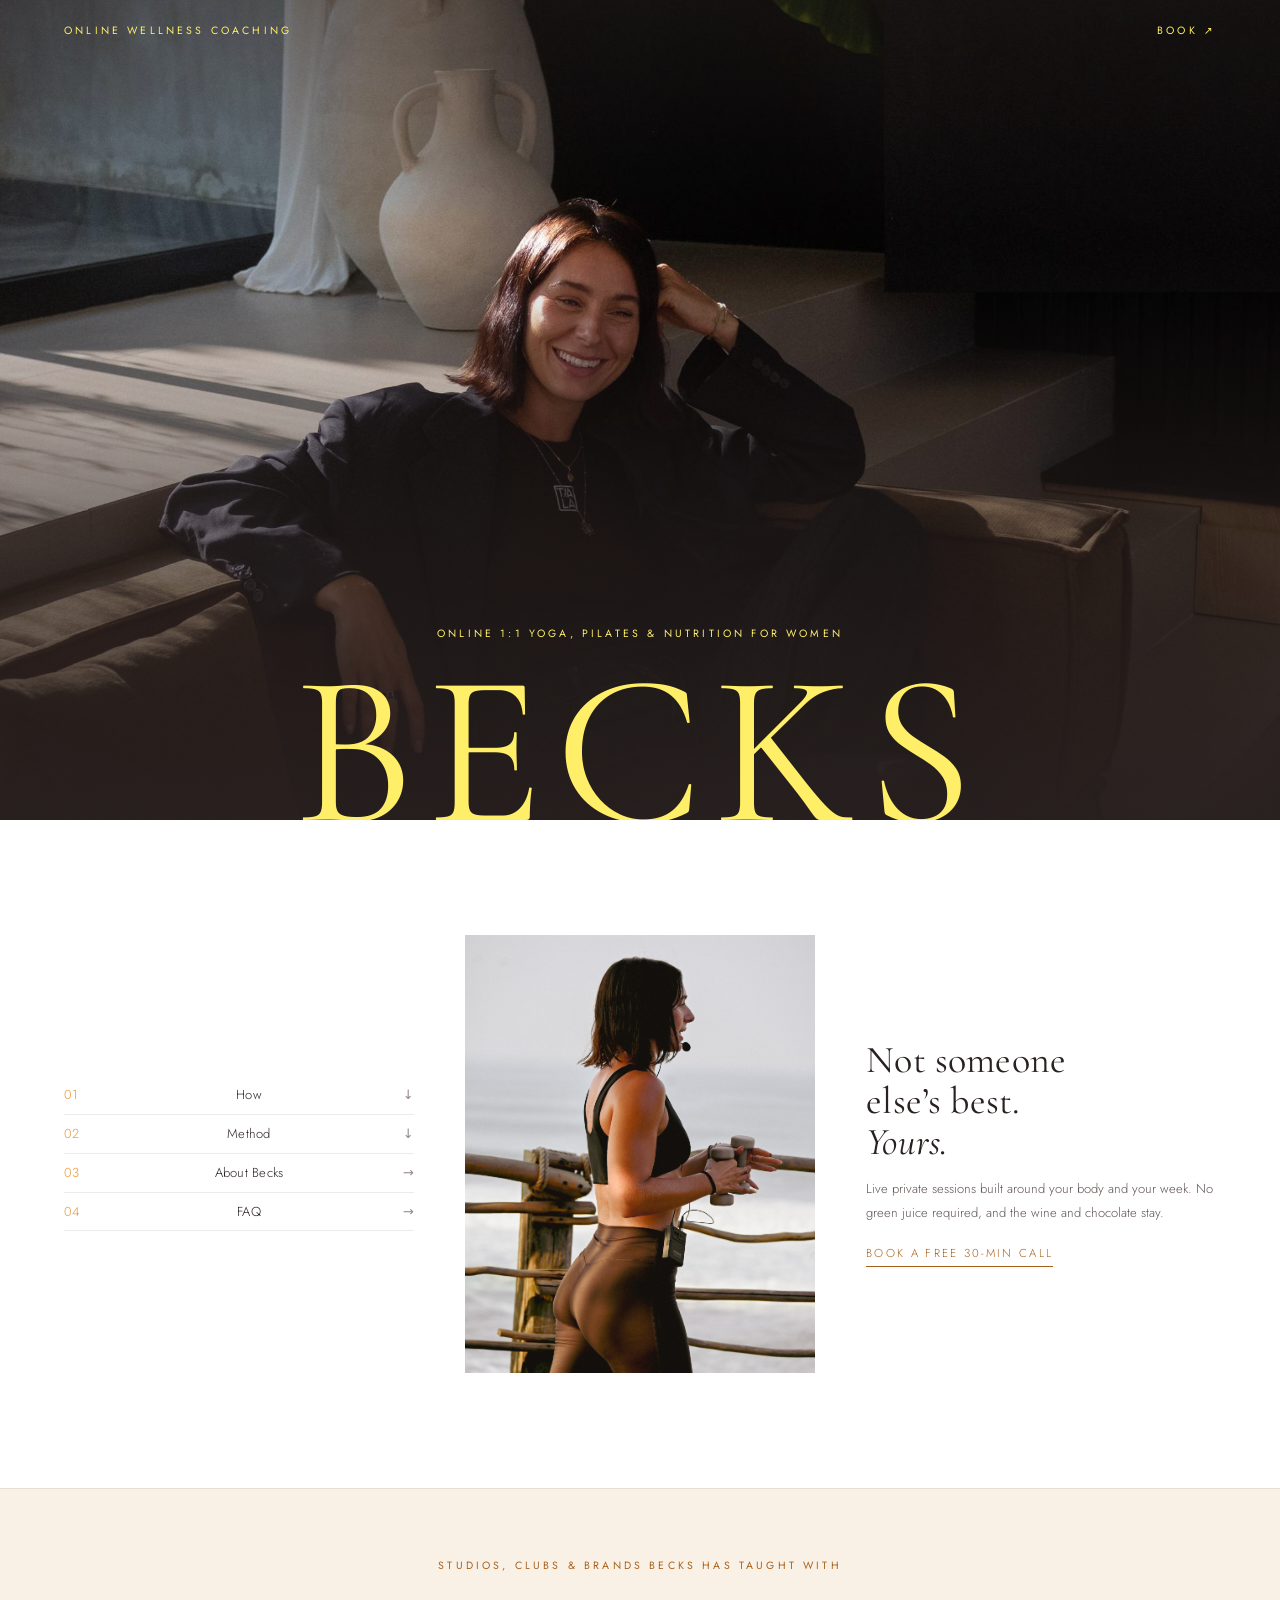
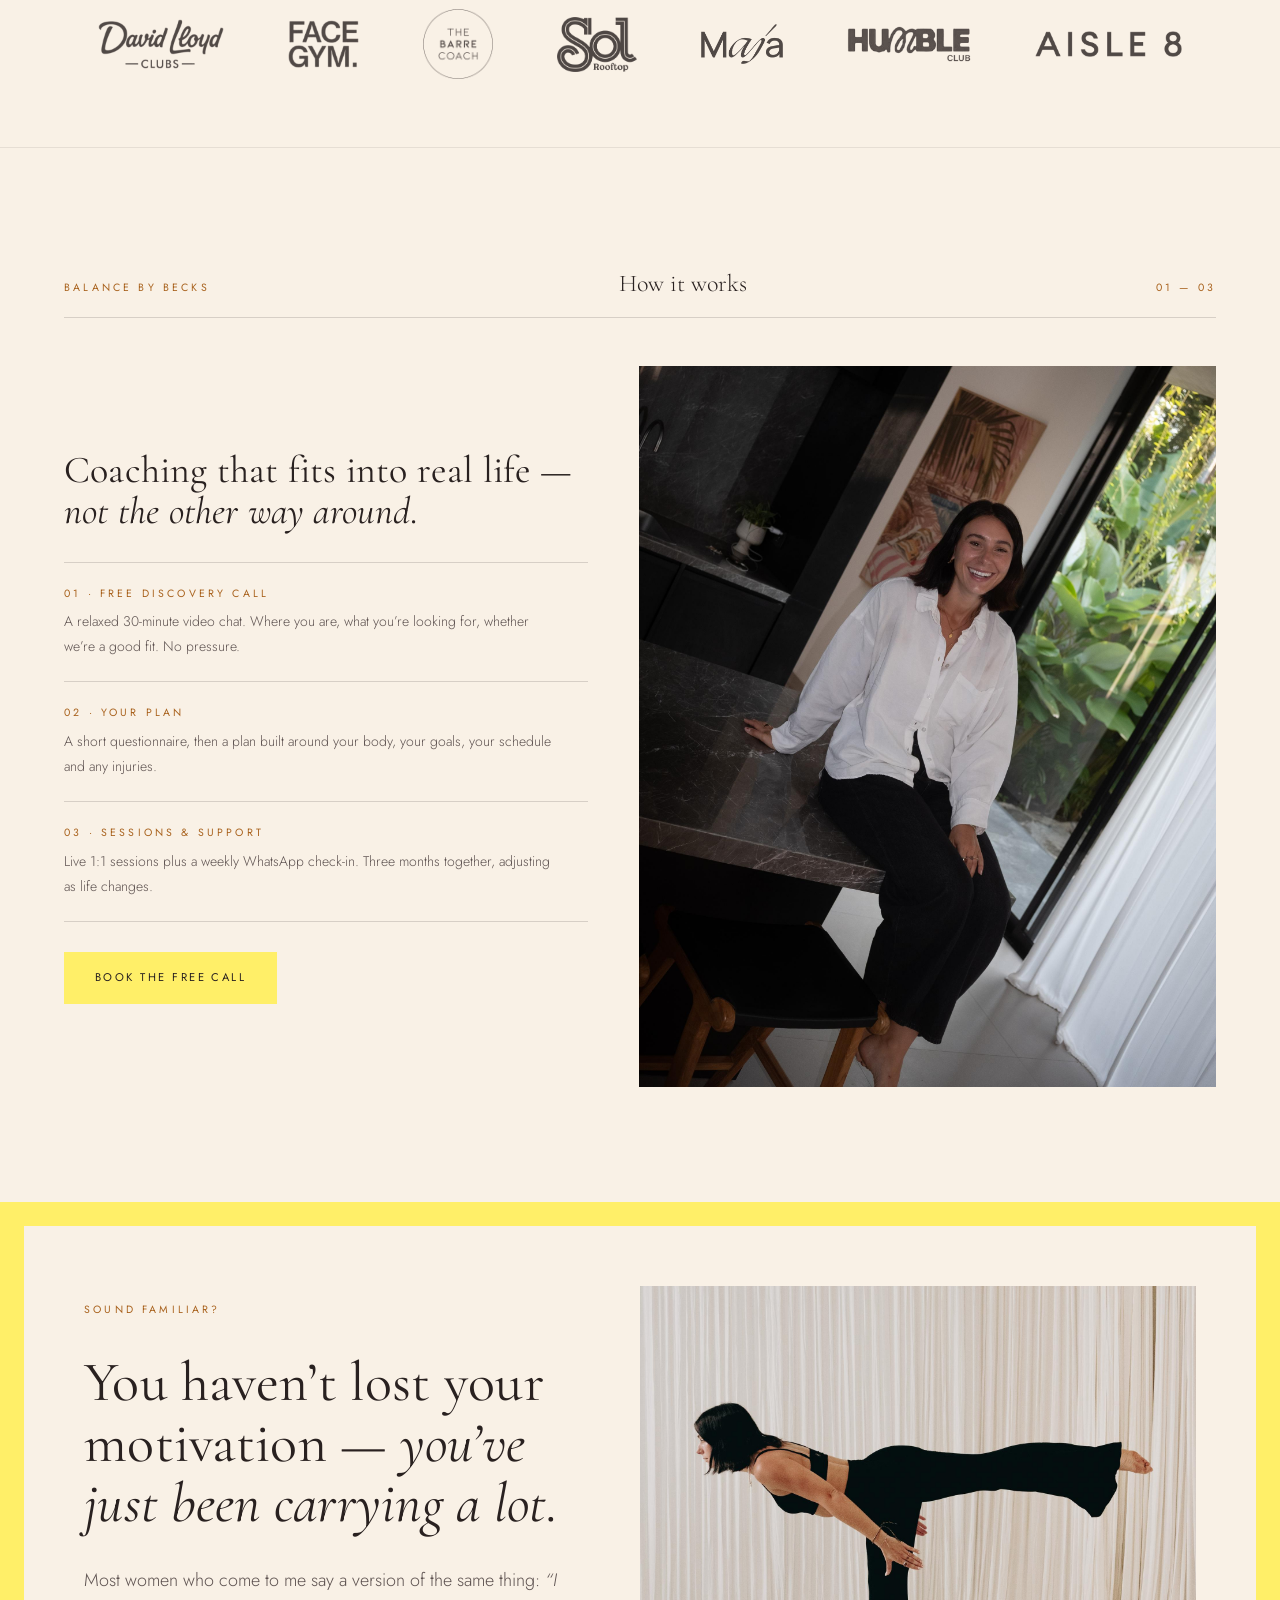
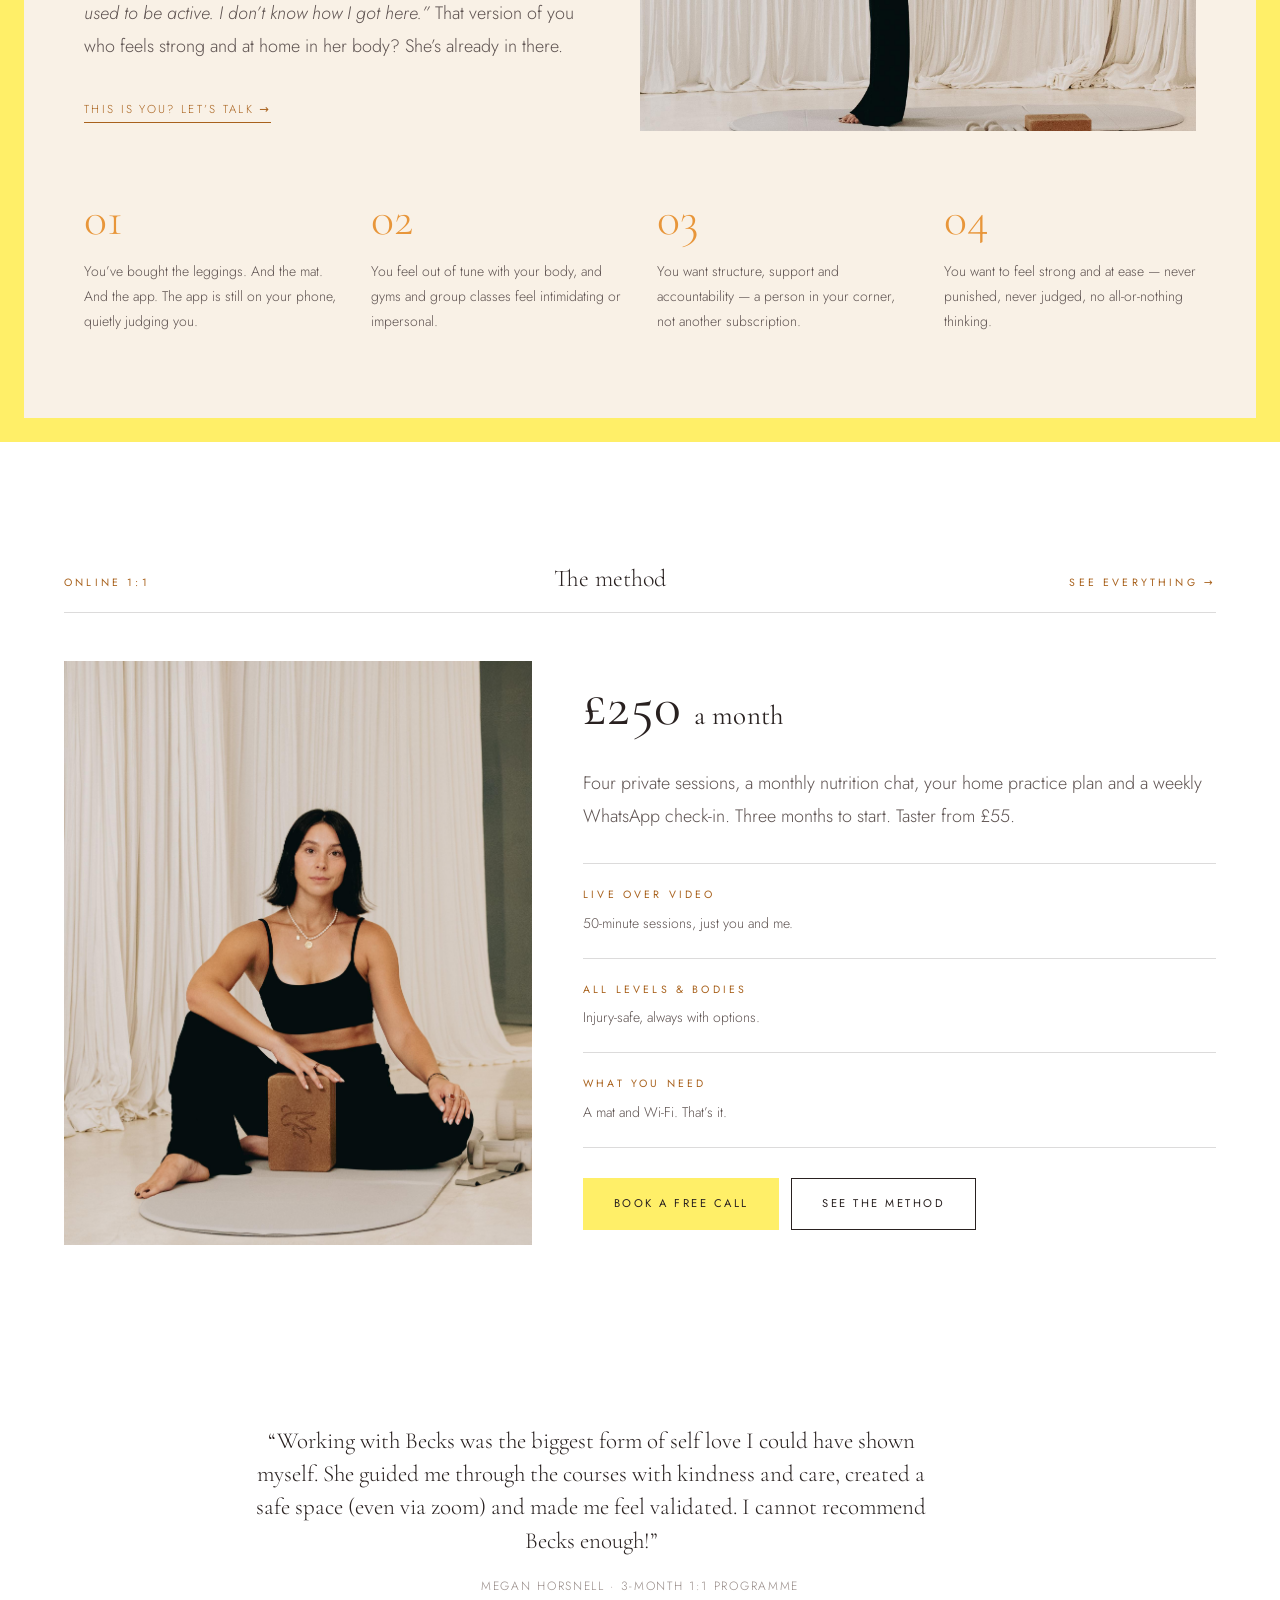
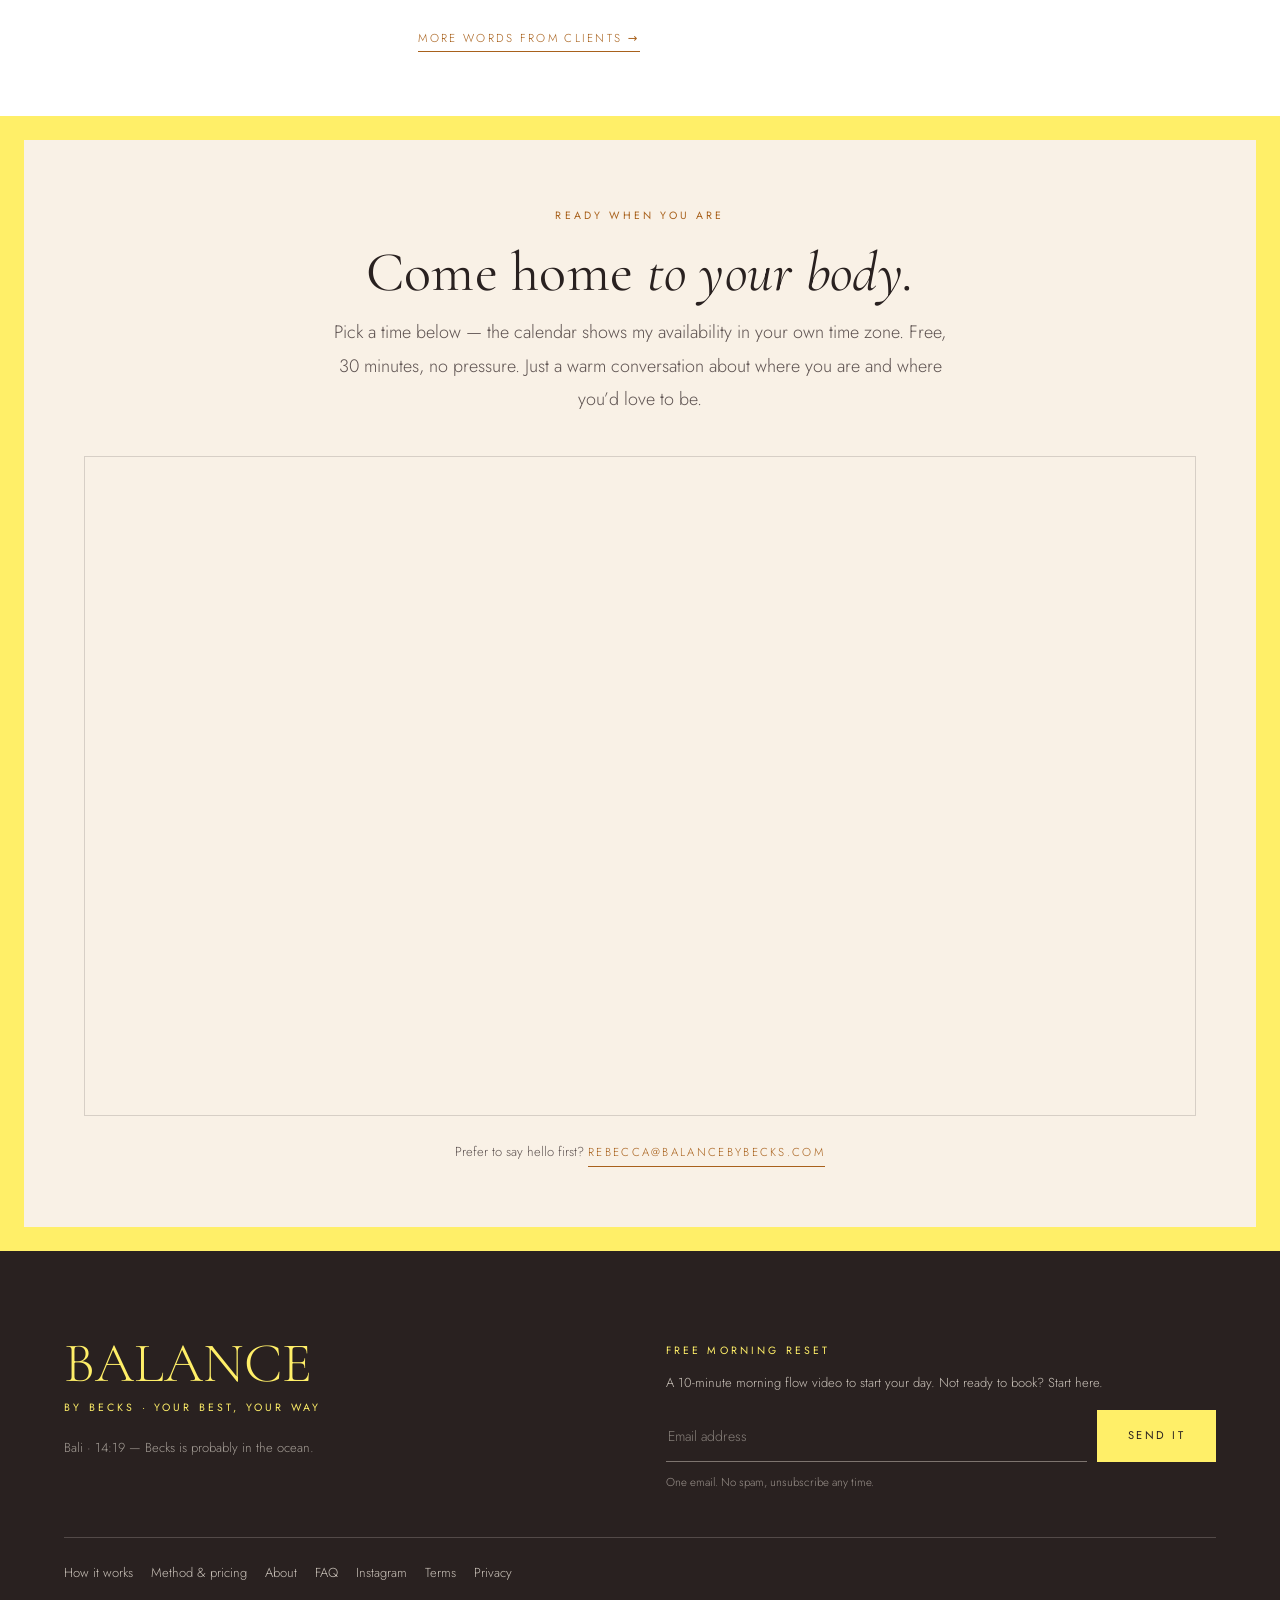
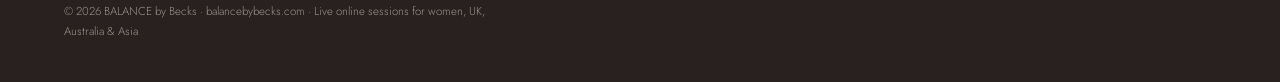
==== commit ef901e74: "Fotos en alta resolución: hero (becks-lounge) y About 'And now' (becks-beach) Co-Authored-By: Claude" ====
--- a/index.html
+++ b/index.html
@@ -64,7 +64,7 @@
   </div>
 
   <img class="hero__img" src="images/becks-lounge.jpg"
-       alt="Becks, online yoga and Pilates coach, sitting in warm afternoon light" width="1280" height="1600">
+       alt="Becks, online yoga and Pilates coach, sitting in warm afternoon light" width="2000" height="2500">
   <div class="hero__veil"></div>
 
   <div class="hero__foot">
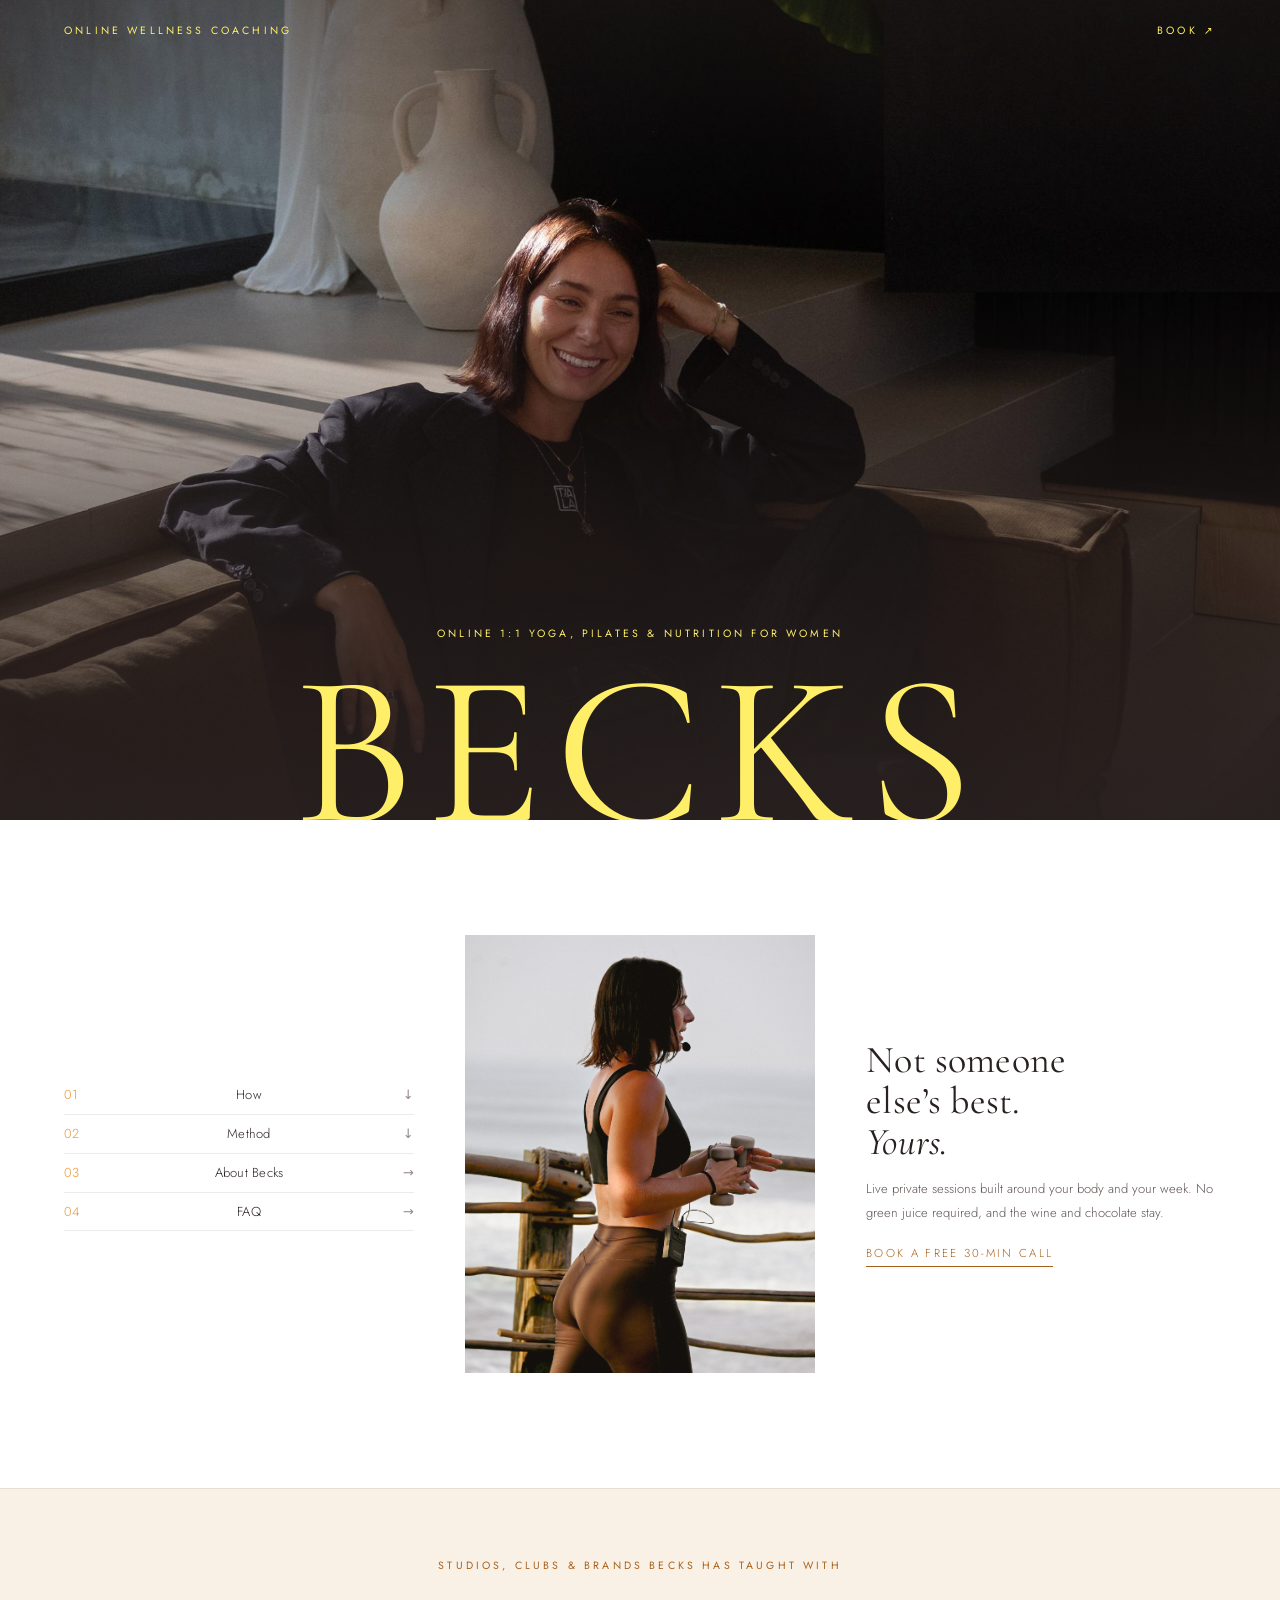
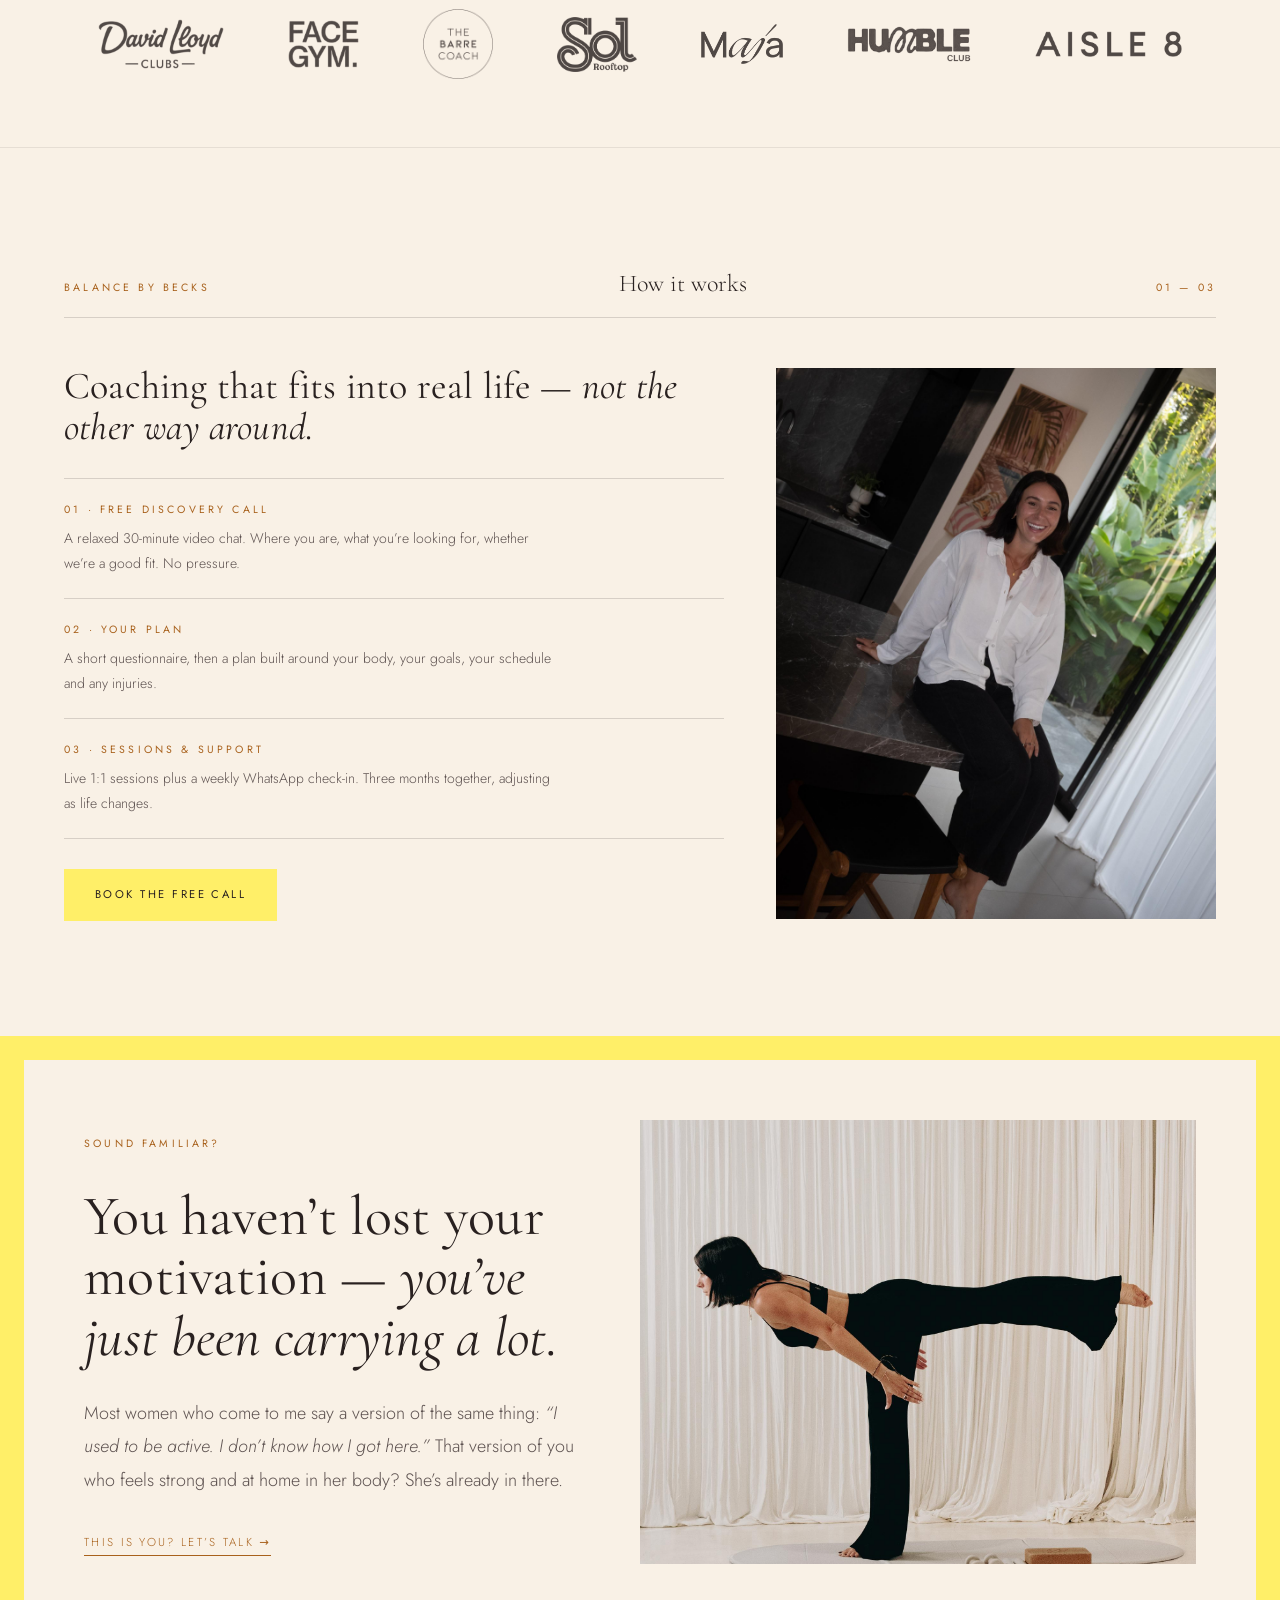
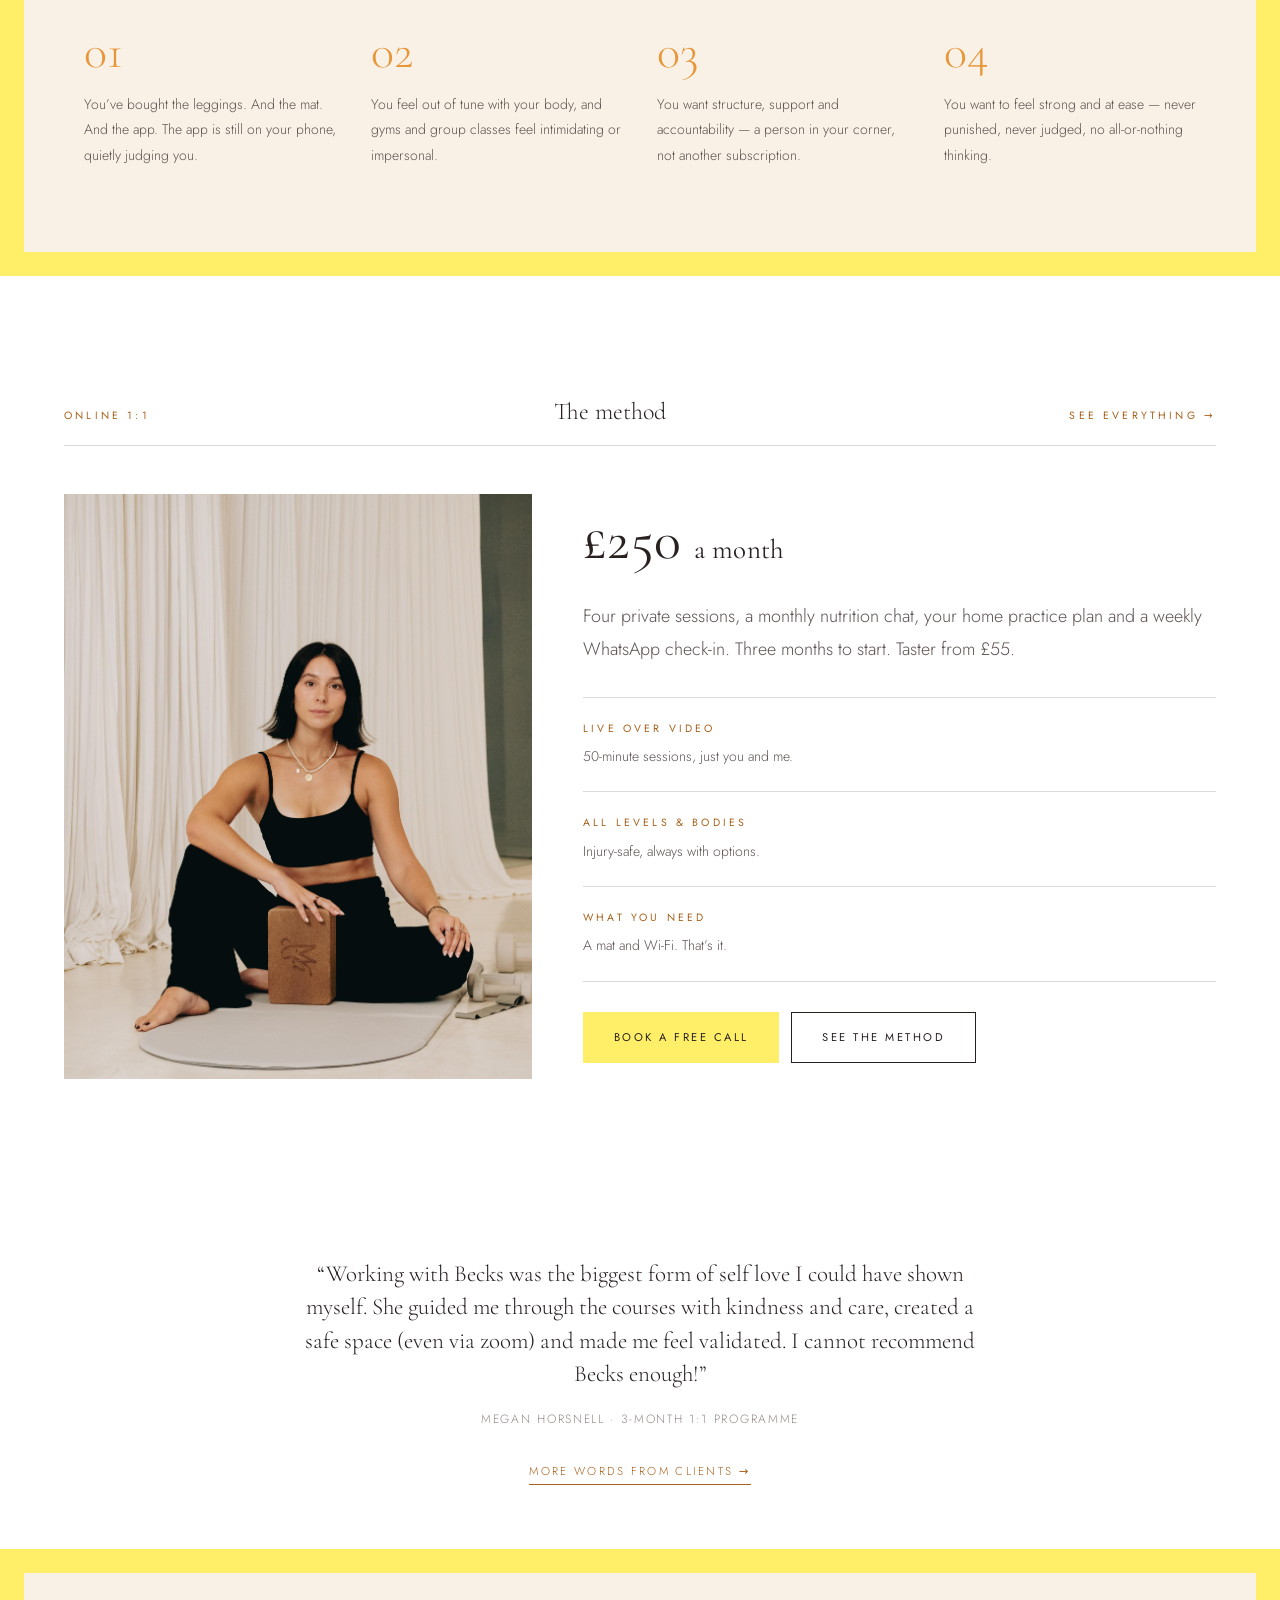
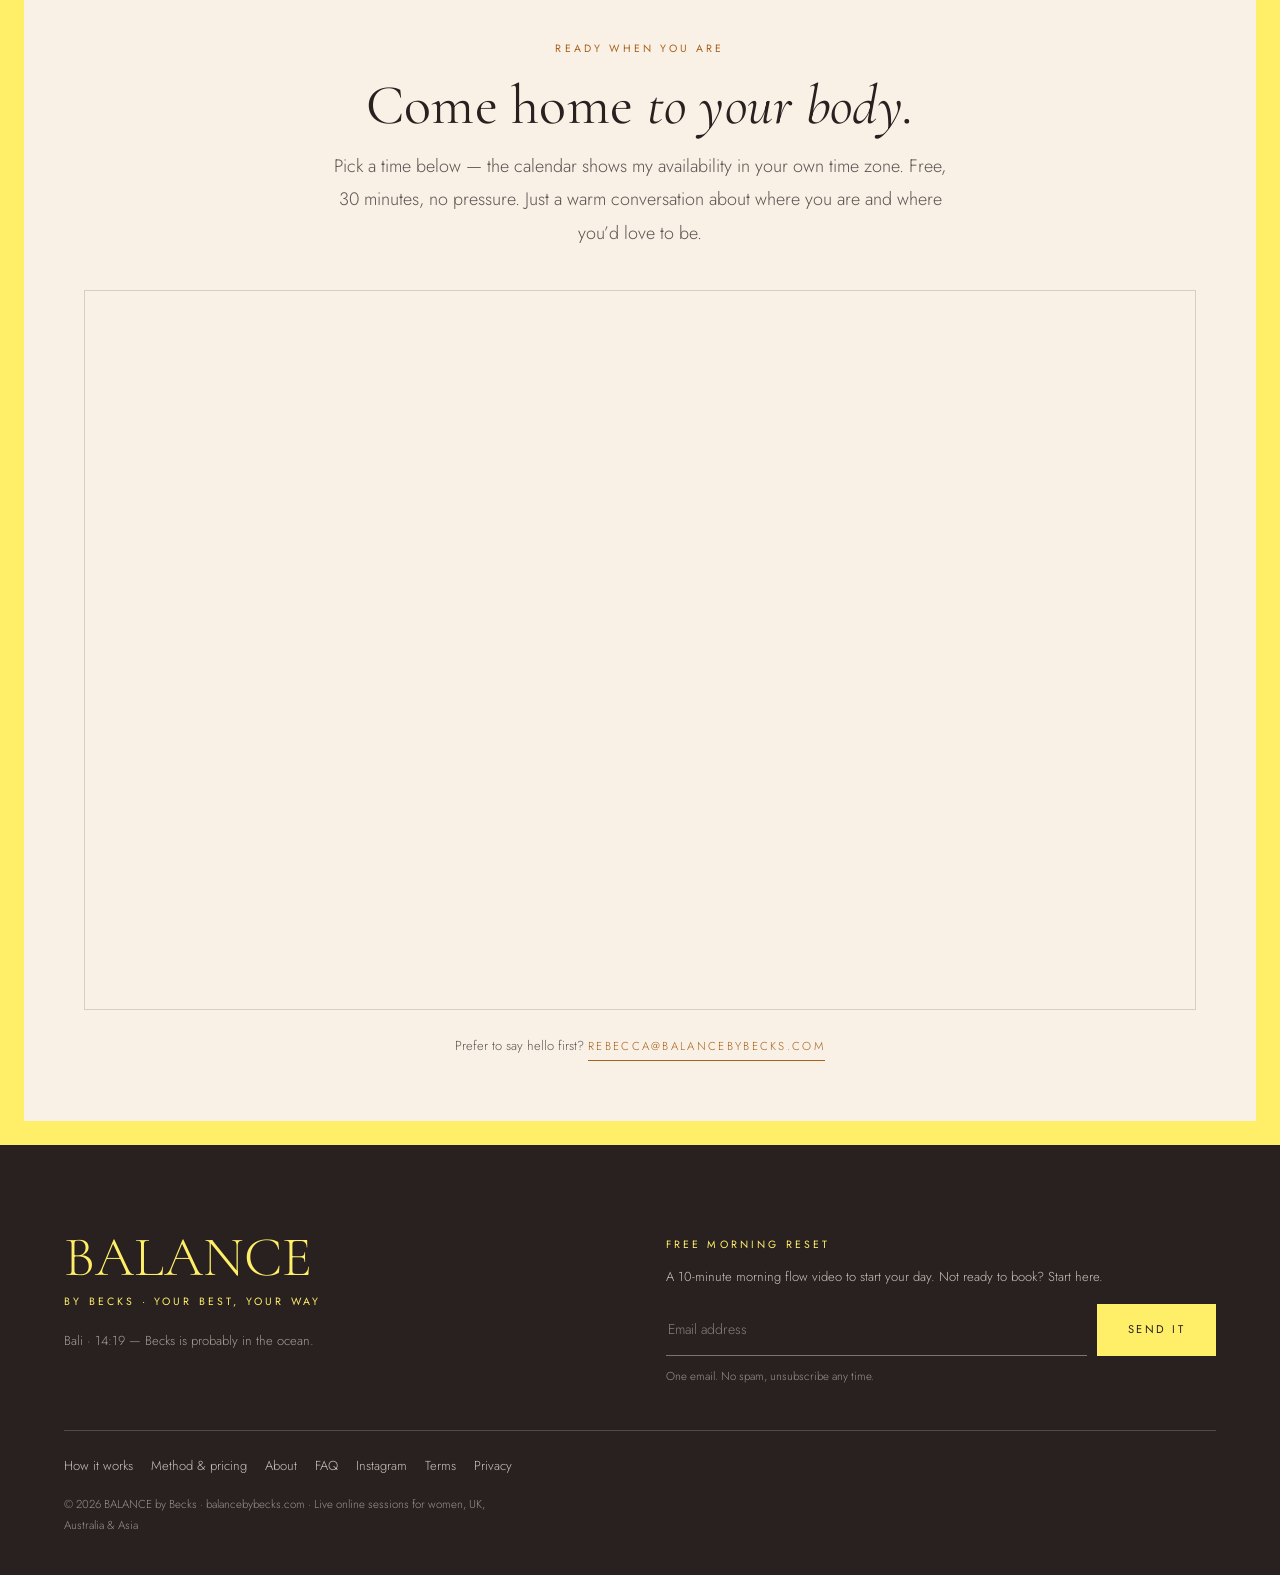
==== commit cbed7485: "Ajustes finales: calendario visible, textos centrados, fotos Method y Now - Calendario: altura fija " ====
--- a/index.html
+++ b/index.html
@@ -22,7 +22,7 @@
      2) ANALYTICS — create Plausible, then uncomment the line.
      3) NEWSLETTER — paste the Formspree URL in the footer form action.
      IMAGES — images/becks-lounge.jpg (hero) · logos/ (client banner)
-              becks-warrior.jpg · becks-ocean.jpg · becks-home.jpg · hero.jpg · about.jpg · gallery-1/2
+              becks-warrior.jpg · becks-ocean.jpg · becks-home.jpg · becks-method.jpg · gallery-1/2
               online-session.jpg · final.jpg
      ============================================================ -->
 <script>
@@ -146,7 +146,7 @@
         </div>
       </div>
 
-      <div class="shot shot--tall rise">
+      <div class="shot shot--tall shot--how rise">
         <img src="images/becks-home.jpg" alt="Becks at home in Bali" loading="lazy" width="2000" height="2500">
       </div>
     </div>
@@ -203,7 +203,7 @@
 
     <div class="cols cols--sidebar middle">
       <div class="shot shot--tall rise">
-        <img src="images/about.jpg" alt="Becks on the mat with a block" loading="lazy" width="1898" height="2500">
+        <img src="images/becks-method.jpg" alt="Becks on the mat with a block" loading="lazy" width="1898" height="2500">
       </div>
 
       <div class="rise stack-lg">
--- a/assets/site.css
+++ b/assets/site.css
@@ -136,6 +136,8 @@
 .shot--pano{aspect-ratio:16/10}
 .shot--warrior img{object-position:center 66%}
 .shot--faq img{object-position:center 85%}
+/* How it works: a smaller photo that sits level with the text beside it */
+@media(min-width:860px){.cols:has(.shot--how){grid-template-columns:1.2fr .8fr}.shot--how{max-width:460px;justify-self:end;width:100%}}
 
 /* ---------- buttons ---------- */
 .btn{
@@ -221,8 +223,17 @@
    ignores the colour parameters and renders white; the border keeps that
    looking deliberate either way. */
 .booking{
-  min-height:660px;background:var(--cream);border:1px solid var(--line);
+  height:720px;background:var(--cream);border:1px solid var(--line);
   display:flex;align-items:center;justify-content:center;
+}
+.booking:has(iframe){display:block}
+.booking > iframe{height:100%!important}
+/* phones: Calendly needs at least 320px of width and more height, so the
+   booking frame gives back most of its padding there */
+@media(max-width:640px){
+  .booking{height:1000px;min-width:0}
+  .frame:has(#calendar){padding:10px}
+  .frame:has(#calendar) .frame__inner{padding:36px 8px}
 }
 .booking__fallback{
   font-size:.72rem;letter-spacing:.2em;text-transform:uppercase;
@@ -270,6 +281,7 @@
 .stack>*+*{margin-top:14px}
 .stack-lg>*+*{margin-top:clamp(20px,2.6vw,30px)}
 .center{text-align:center}
+.center p,p.center{margin-left:auto;margin-right:auto}
 .vh{position:absolute!important;width:1px;height:1px;overflow:hidden;clip:rect(0 0 0 0);white-space:nowrap}
 .skip{position:absolute;left:16px;top:-64px;background:var(--ink);color:var(--cream);padding:10px 20px;z-index:300;transition:top .2s}
 .skip:focus{top:12px}
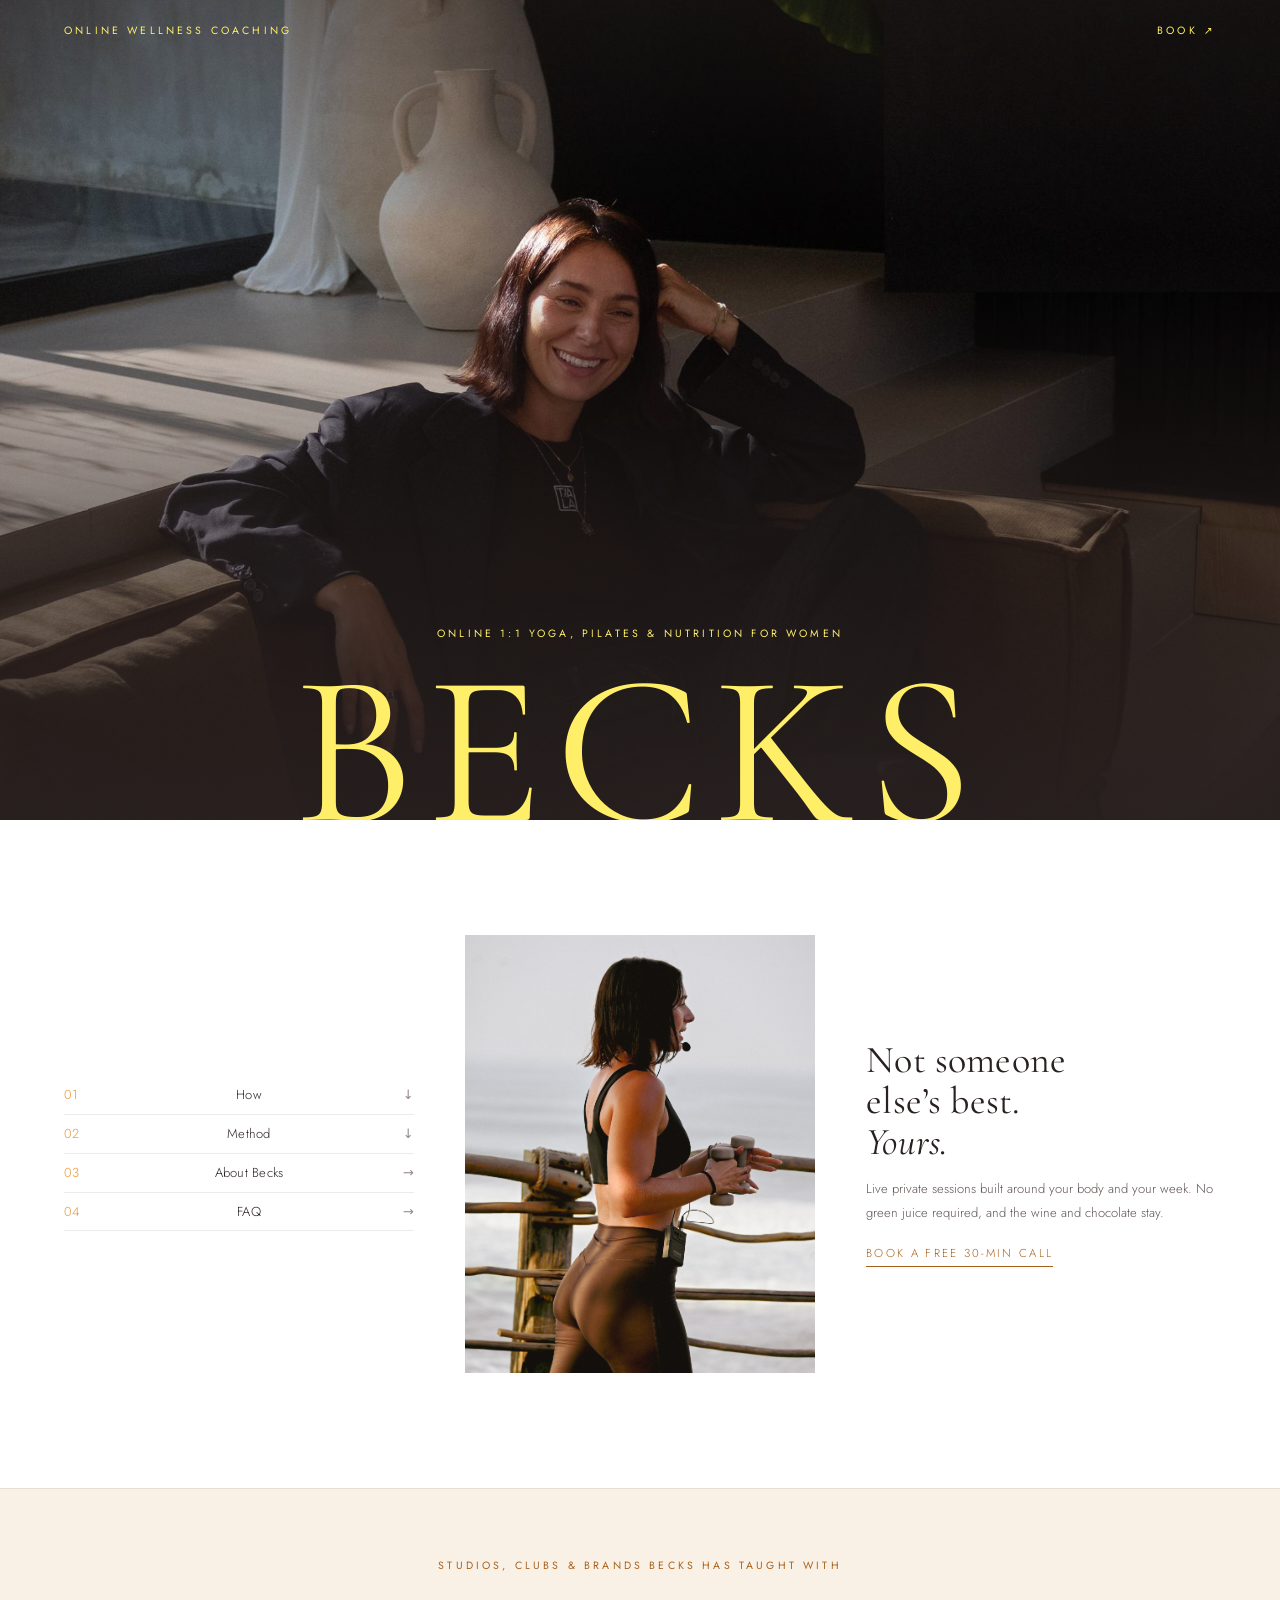
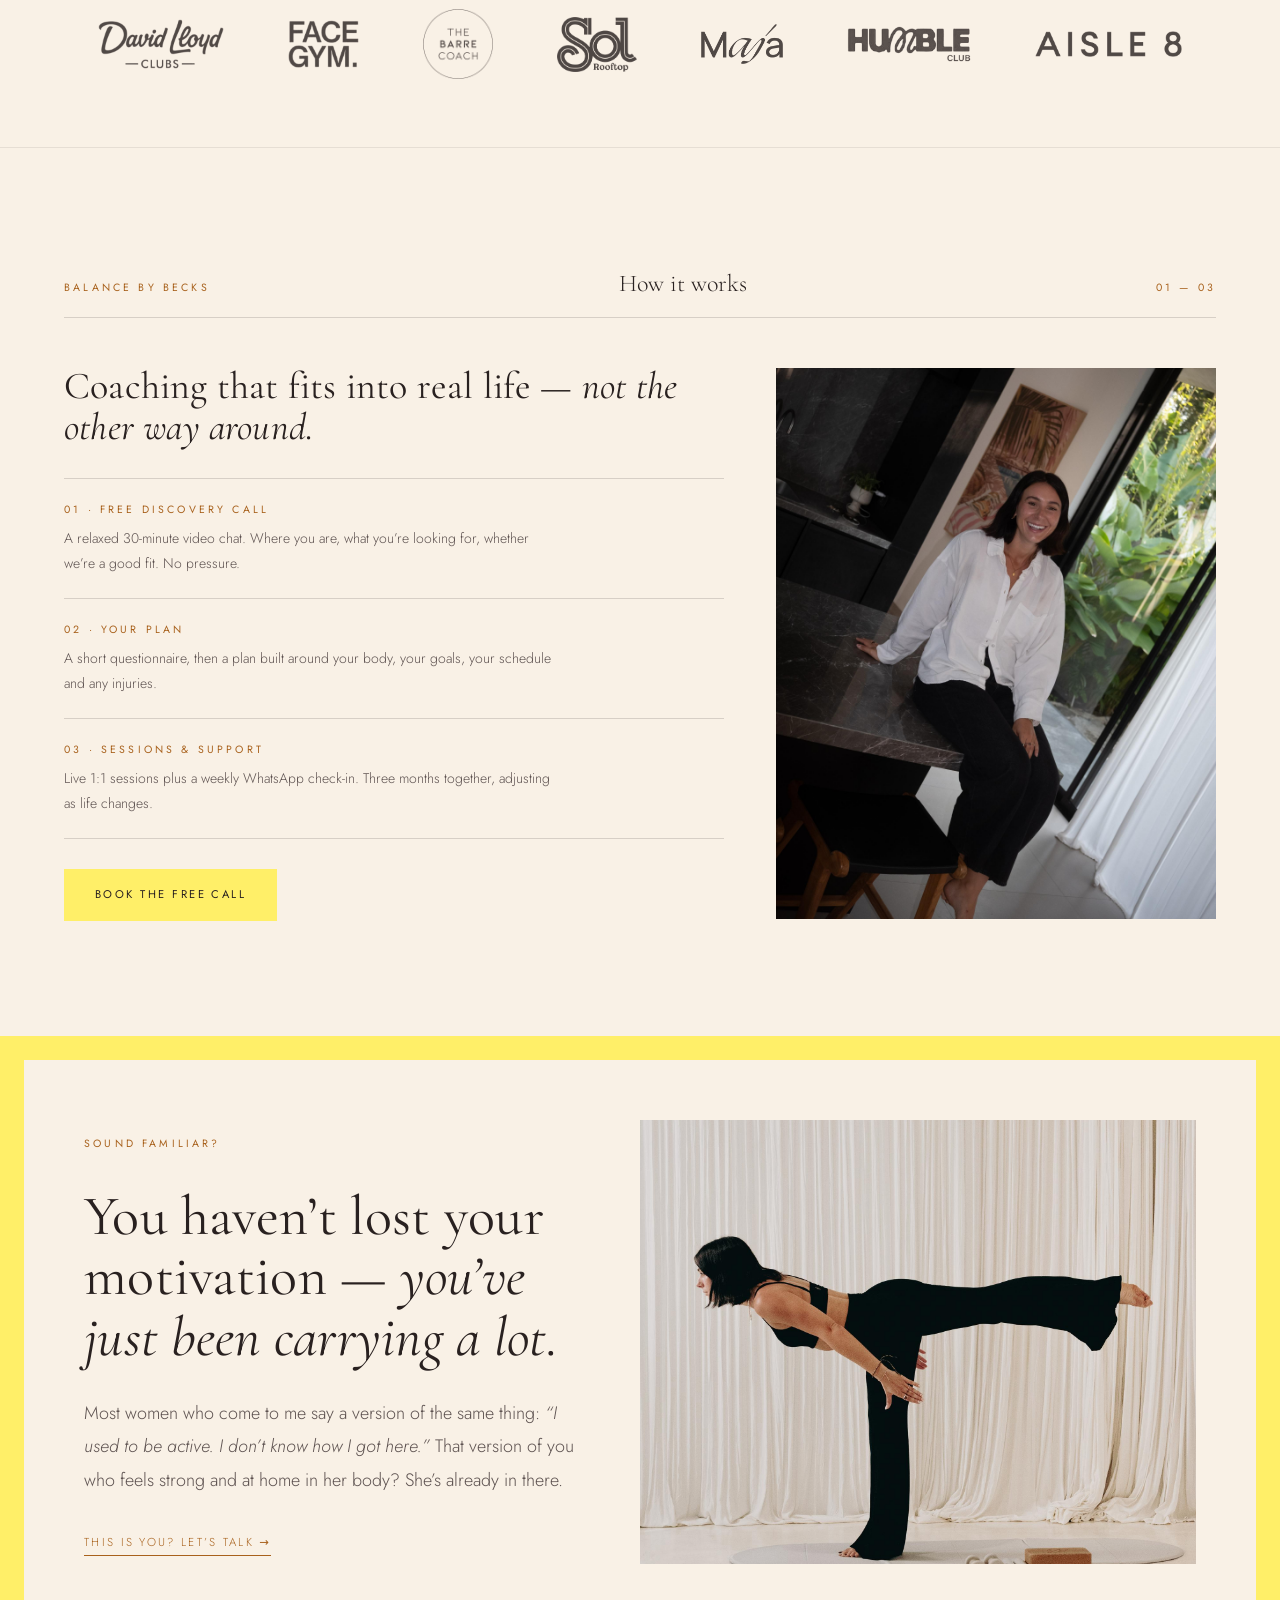
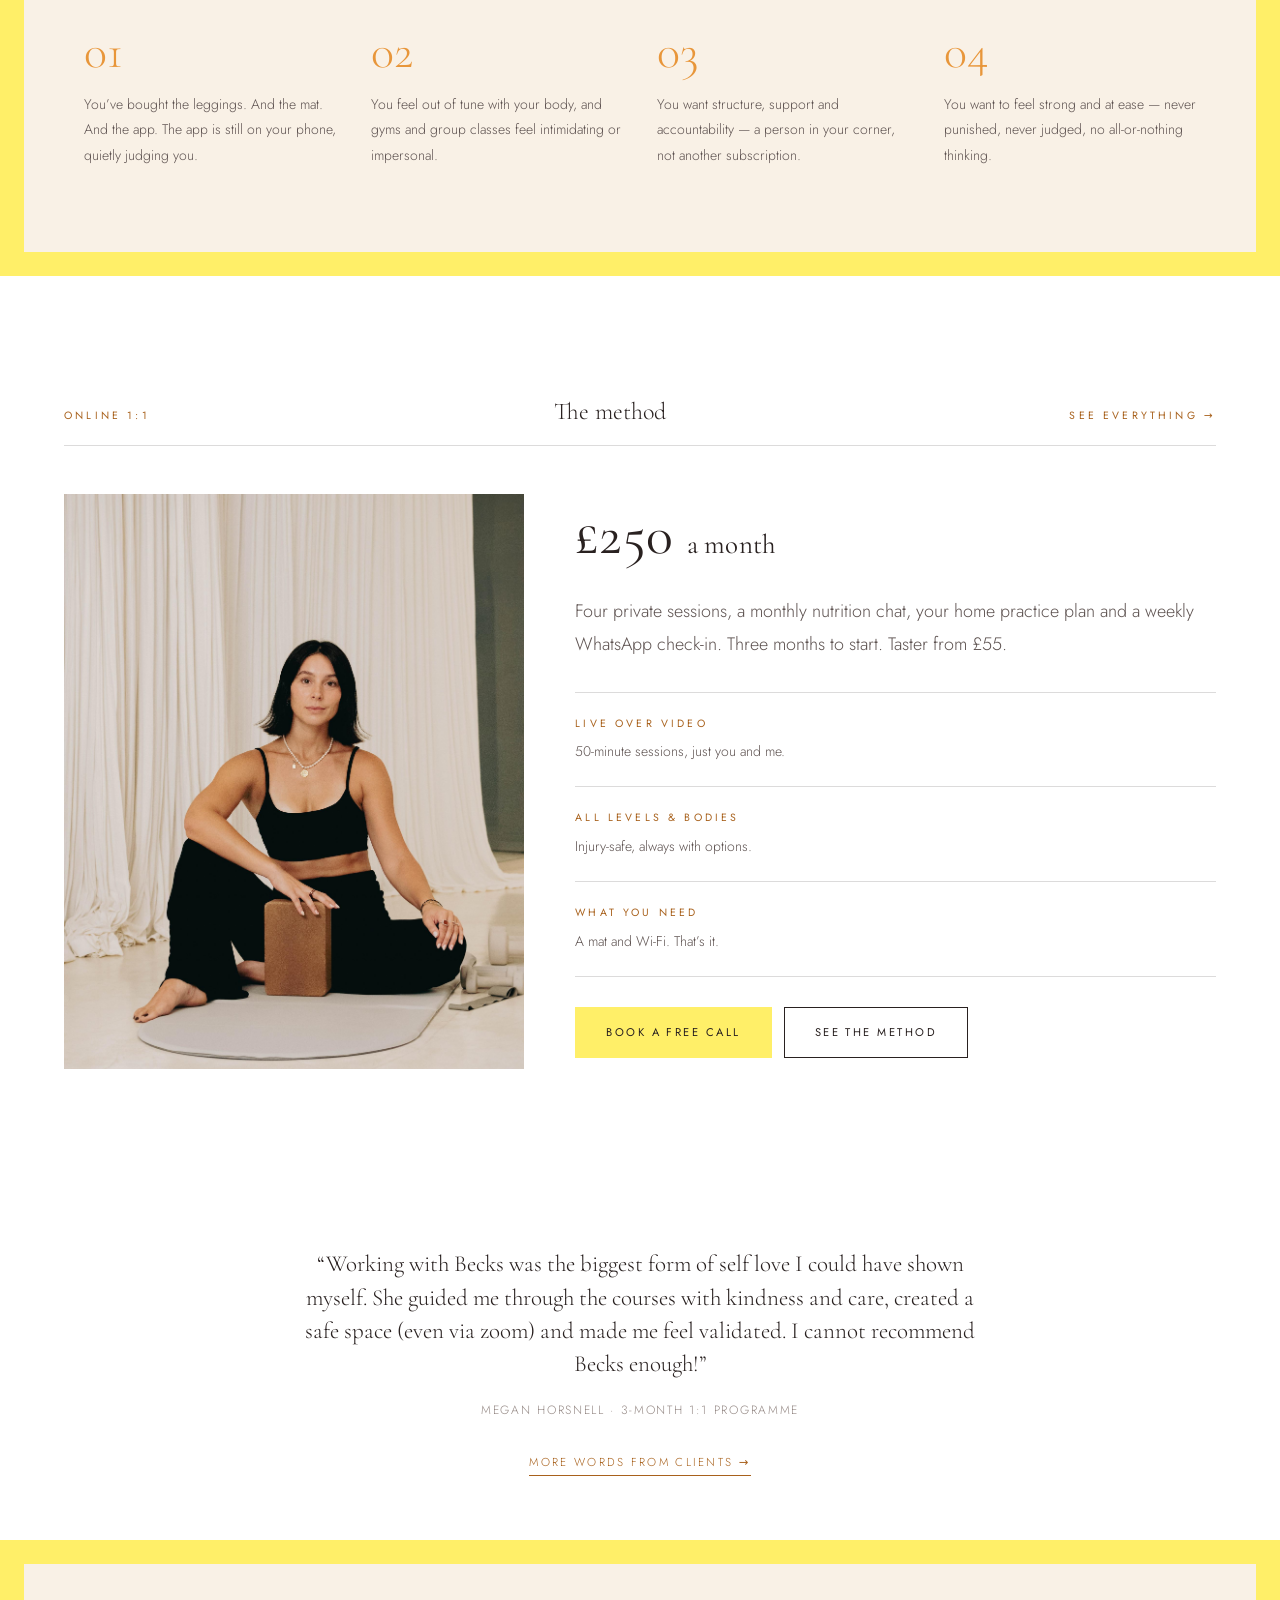
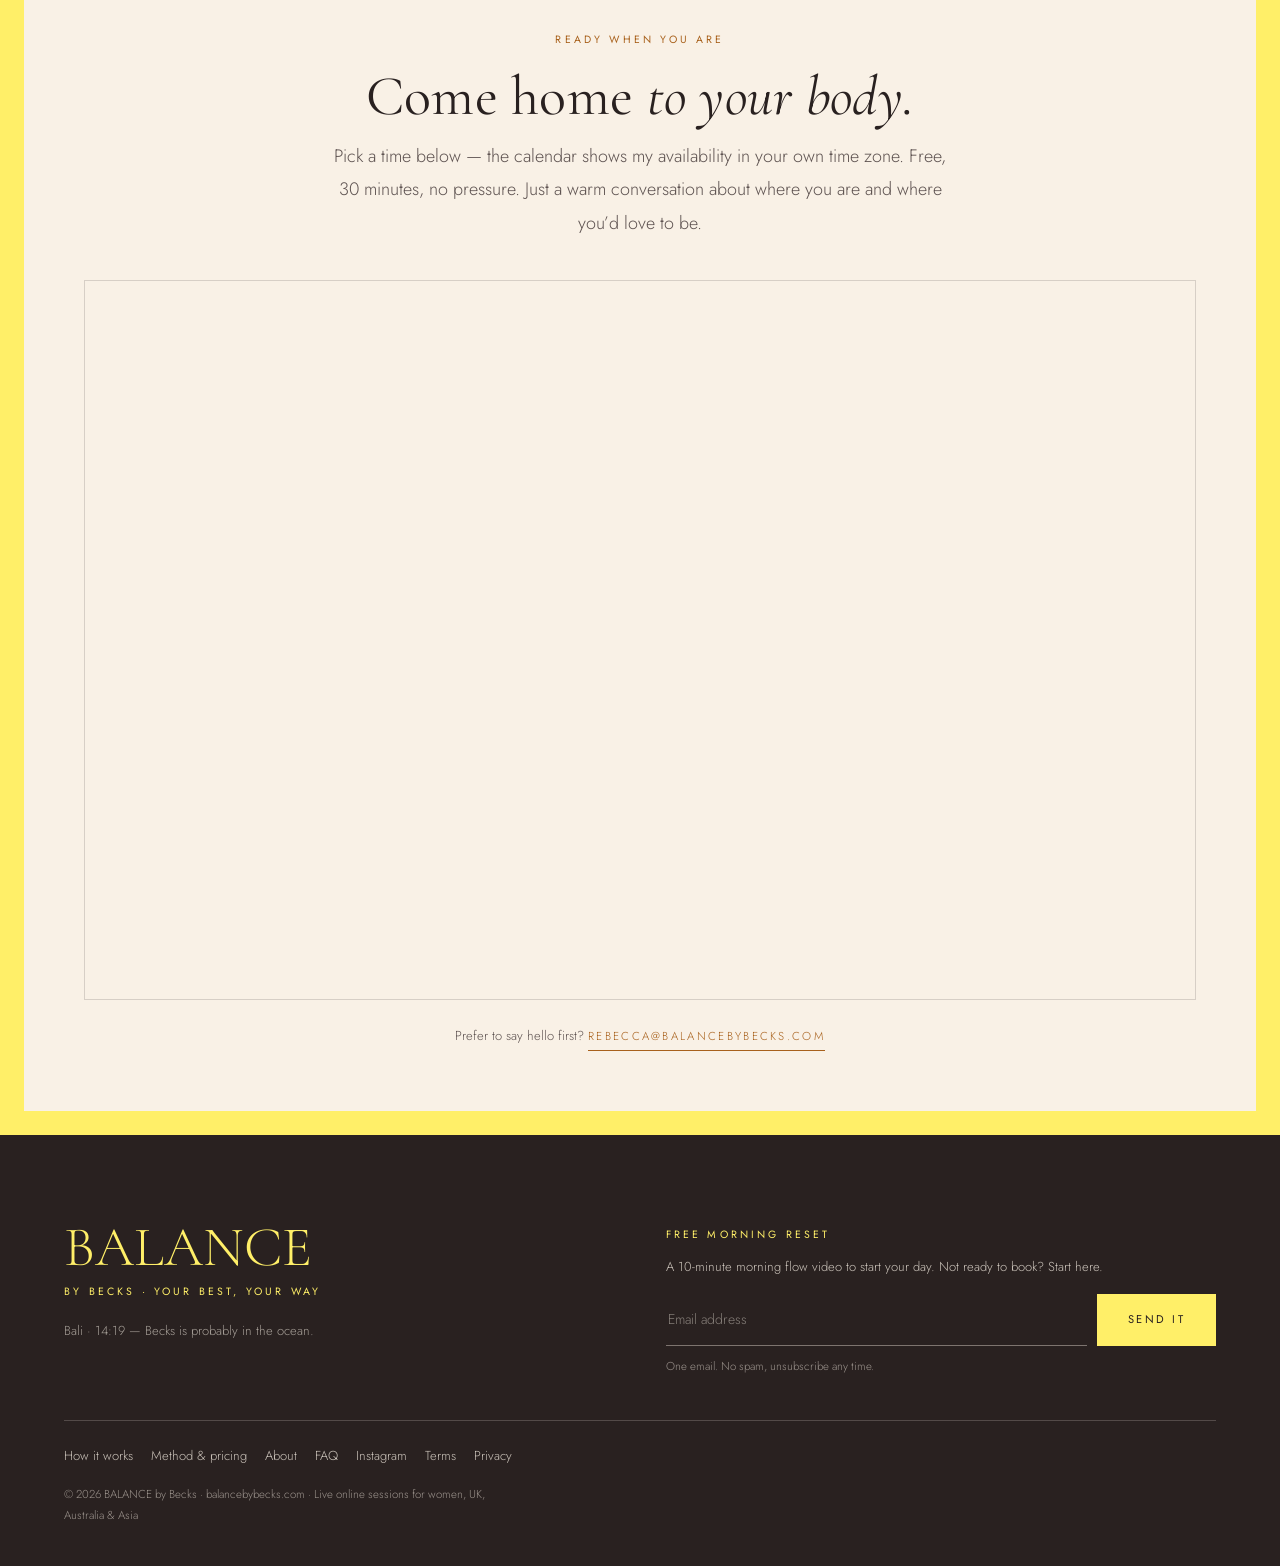
==== commit d280ea54: "Foto correcta DSC_6560 y fotos verticales alineadas con su texto - becks-block.jpg (DSC_6560 correct" ====
--- a/index.html
+++ b/index.html
@@ -22,7 +22,7 @@
      2) ANALYTICS — create Plausible, then uncomment the line.
      3) NEWSLETTER — paste the Formspree URL in the footer form action.
      IMAGES — images/becks-lounge.jpg (hero) · logos/ (client banner)
-              becks-warrior.jpg · becks-ocean.jpg · becks-home.jpg · becks-method.jpg · gallery-1/2
+              becks-warrior.jpg · becks-ocean.jpg · becks-home.jpg · becks-block.jpg · gallery-1/2
               online-session.jpg · final.jpg
      ============================================================ -->
 <script>
@@ -203,7 +203,7 @@
 
     <div class="cols cols--sidebar middle">
       <div class="shot shot--tall rise">
-        <img src="images/becks-method.jpg" alt="Becks on the mat with a block" loading="lazy" width="1898" height="2500">
+        <img src="images/becks-block.jpg" alt="Becks on the mat with a block" loading="lazy" width="1898" height="2500">
       </div>
 
       <div class="rise stack-lg">
--- a/assets/site.css
+++ b/assets/site.css
@@ -136,8 +136,12 @@
 .shot--pano{aspect-ratio:16/10}
 .shot--warrior img{object-position:center 66%}
 .shot--faq img{object-position:center 85%}
-/* How it works: a smaller photo that sits level with the text beside it */
-@media(min-width:860px){.cols:has(.shot--how){grid-template-columns:1.2fr .8fr}.shot--how{max-width:460px;justify-self:end;width:100%}}
+/* text + tall photo: keep the photo close to the height of the text beside it */
+@media(min-width:860px){
+  .cols--text-photo:has(> .shot--tall){grid-template-columns:1.2fr .8fr}
+  .cols--text-photo > .shot--tall{width:100%;max-width:460px;justify-self:end}
+  .cols--sidebar:has(> .shot--tall){grid-template-columns:minmax(0,460px) 1fr}
+}
 
 /* ---------- buttons ---------- */
 .btn{
